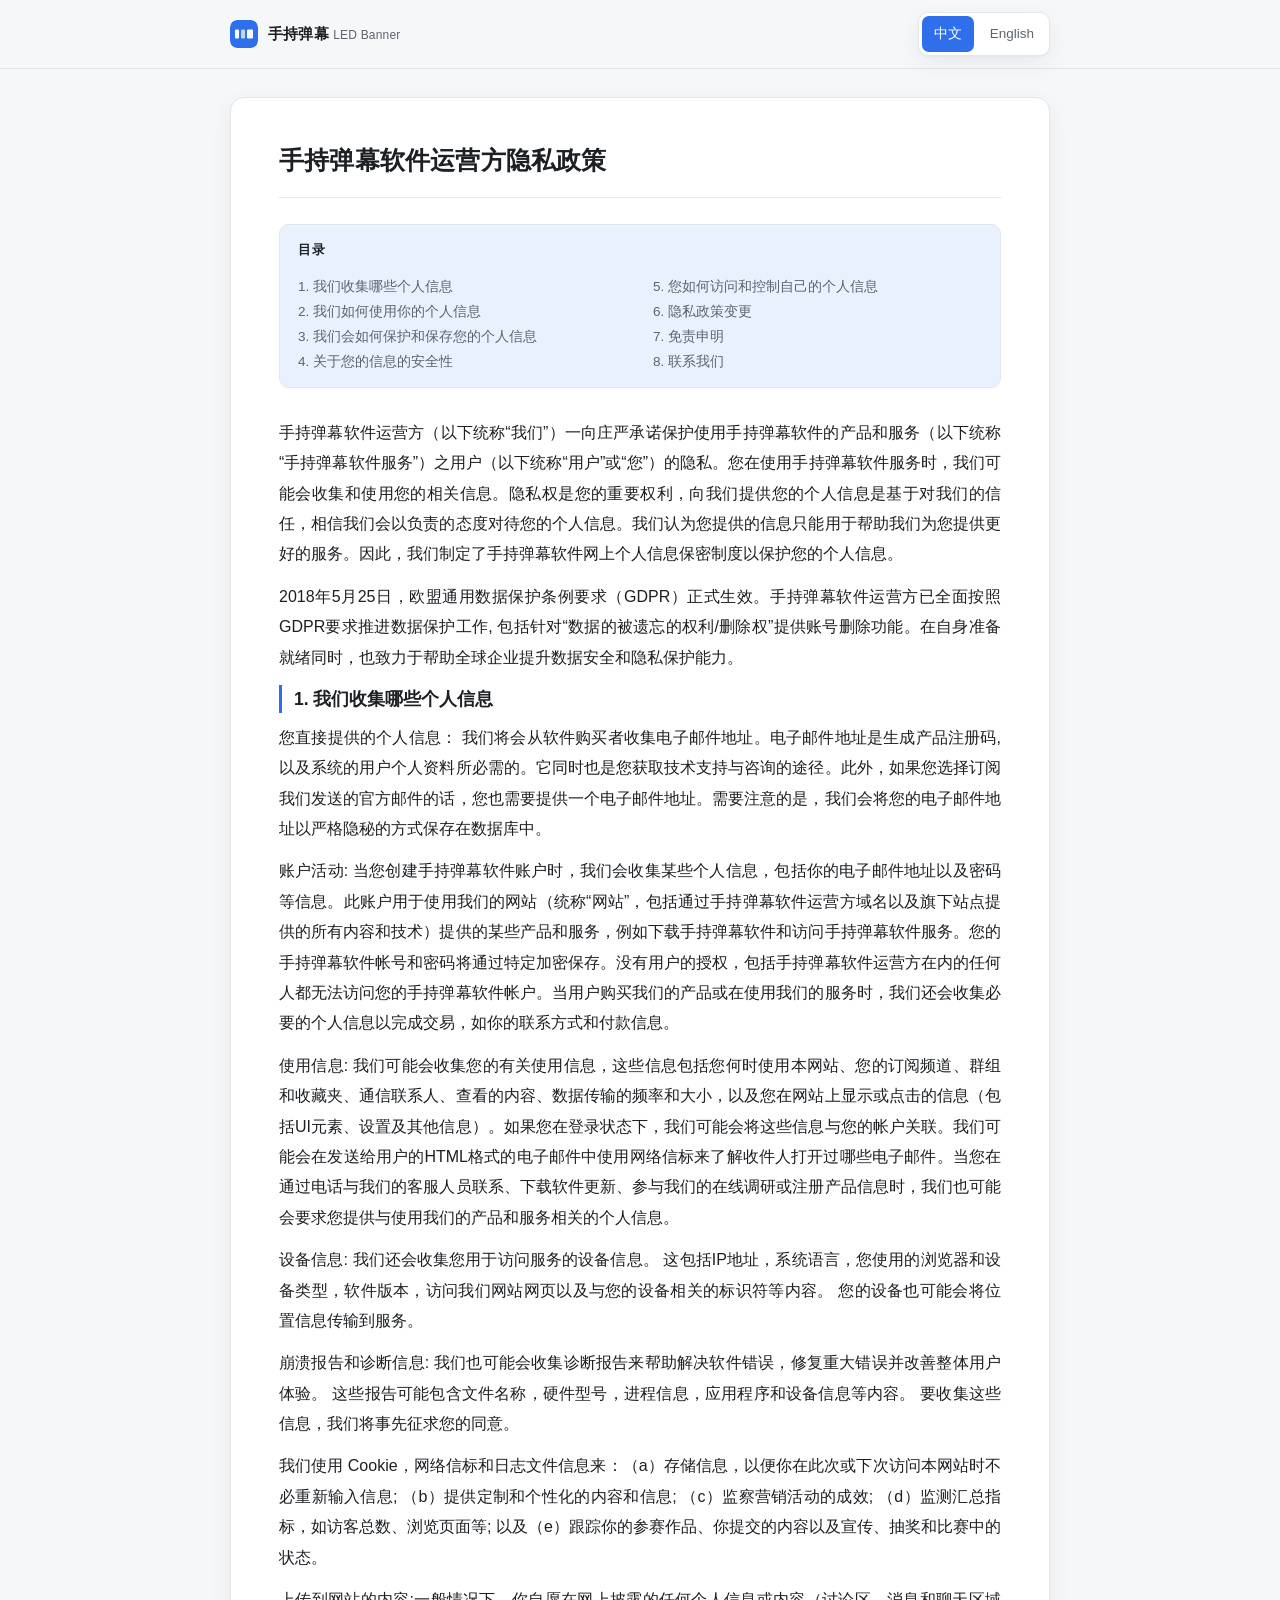
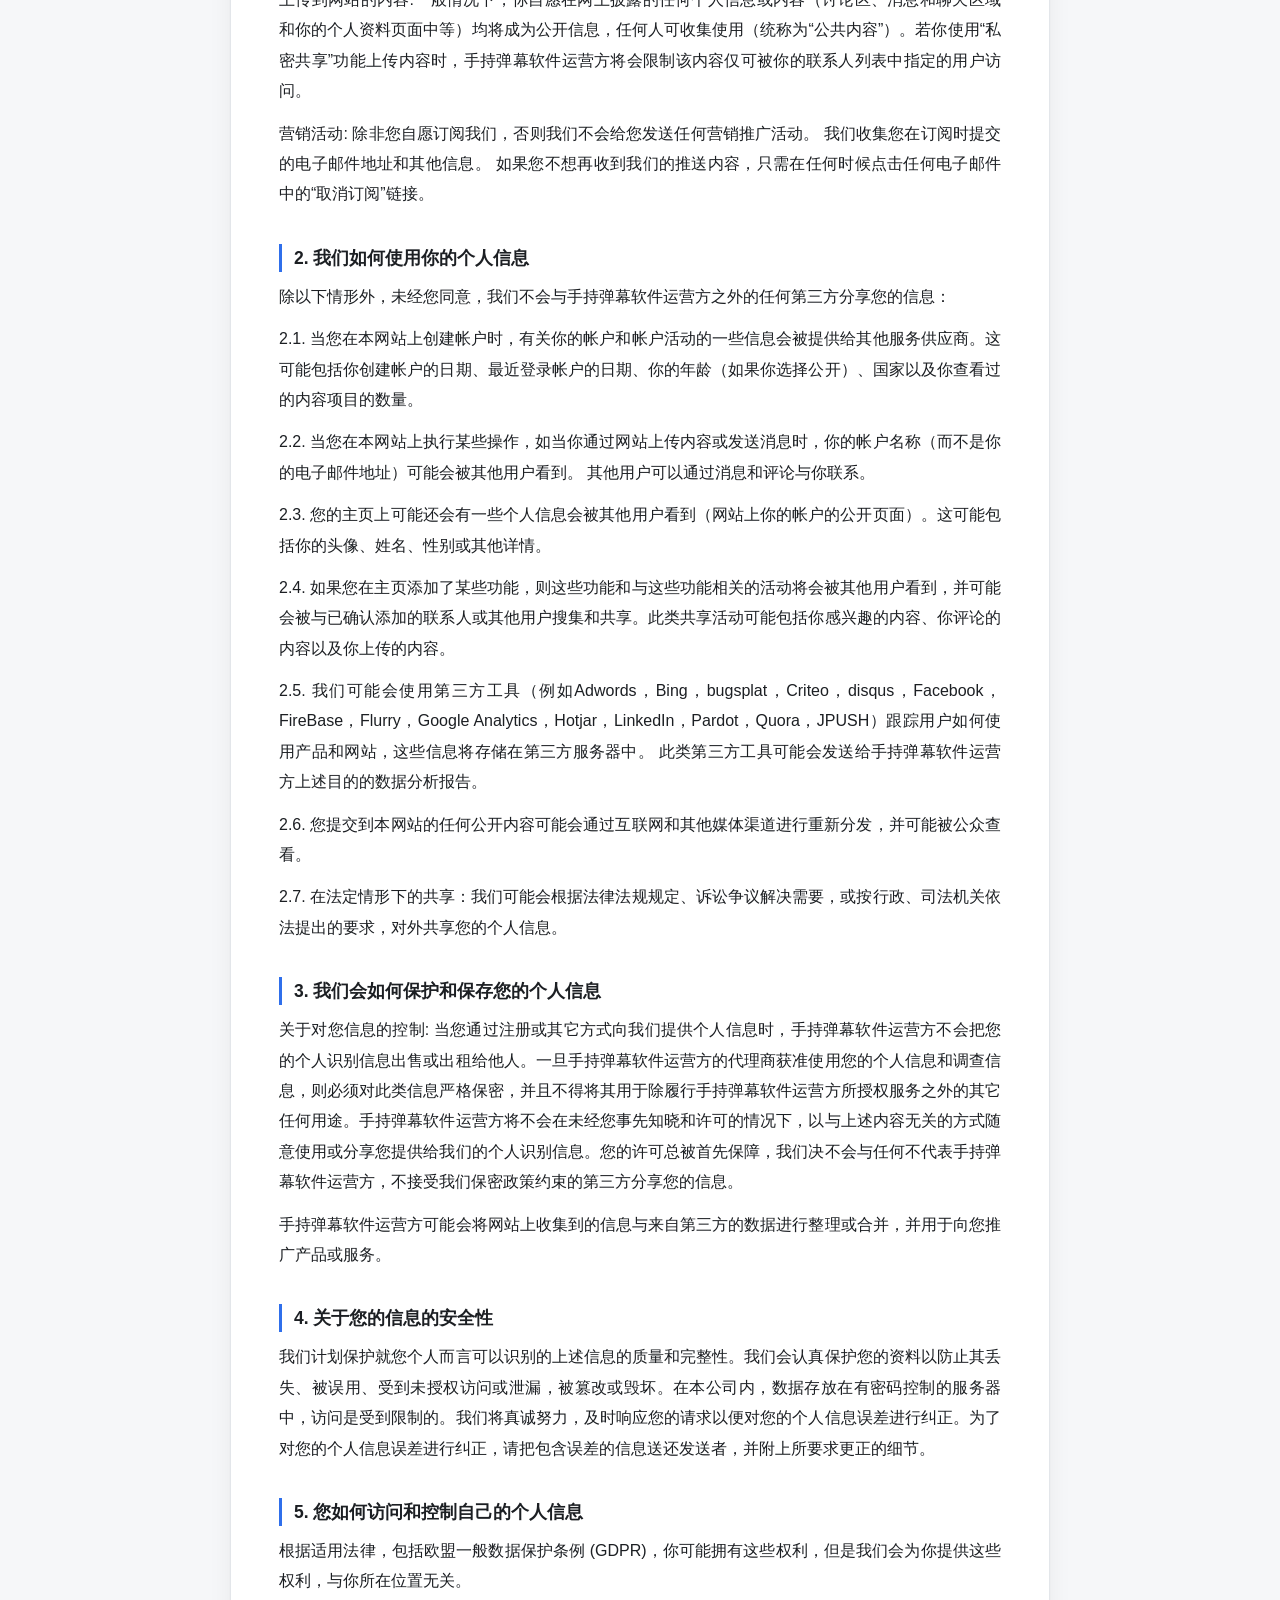
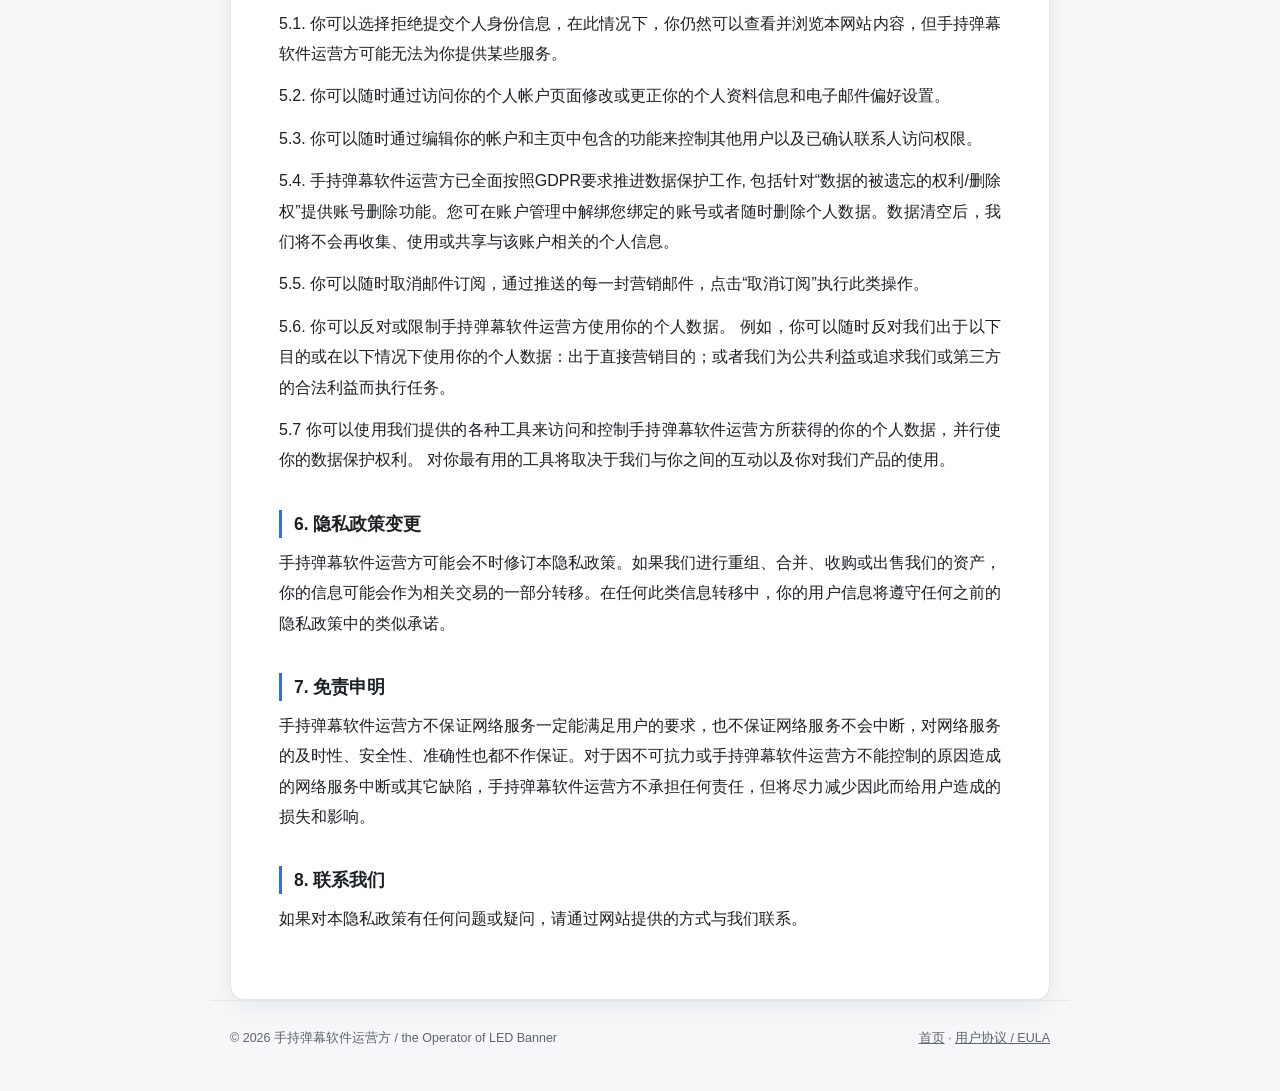
==== privacy.html @ 0177c6c2 "Add files via upload" ====
<!DOCTYPE html>
<html lang="zh-CN">
<head>
<meta charset="utf-8">
<meta name="viewport" content="width=device-width,initial-scale=1">
<title>手持弹幕 LED Banner · 隐私政策 / Privacy Policy</title>
<meta name="description" content="手持弹幕（LED Banner）隐私政策，说明个人信息的收集、使用、保护与用户权利。">
<meta name="theme-color" content="#2f6feb">
<link rel="icon" href="data:image/svg+xml,%3Csvg xmlns='http://www.w3.org/2000/svg' viewBox='0 0 28 28'%3E%3Crect width='28' height='28' rx='7' fill='%232f6feb'/%3E%3Crect x='5' y='9.5' width='4' height='9' rx='1.2' fill='%23fff'/%3E%3Crect x='11' y='9.5' width='4' height='9' rx='1.2' fill='%23fff' opacity='.72'/%3E%3Crect x='17' y='9.5' width='6' height='9' rx='1.2' fill='%23fff'/%3E%3C/svg%3E">
<style>
*,*::before,*::after{box-sizing:border-box}
:root{
  --bg:#f6f7f9; --card:#ffffff; --text:#1c1f23; --muted:#5d646e;
  --line:#e3e6ea; --accent:#2f6feb; --accent-soft:#eaf1fe;
  --ph-bg:#fff7e6; --ph-line:#e0a32e; --ph-text:#8a5b00;
  --shadow:0 1px 2px rgba(16,24,40,.04),0 8px 24px rgba(16,24,40,.06);
}
@media (prefers-color-scheme:dark){
  :root{--bg:#14161a;--card:#1c1f24;--text:#e8eaed;--muted:#a2a9b4;--line:#2c3138;
        --accent:#6c9bff;--accent-soft:#1f2a3d;--ph-bg:#33280f;--ph-line:#a97d1f;--ph-text:#e8c477;
        --shadow:0 1px 2px rgba(0,0,0,.4),0 8px 24px rgba(0,0,0,.35);}
}
html{-webkit-text-size-adjust:100%}
body{margin:0;background:var(--bg);color:var(--text);
  font-family:-apple-system,BlinkMacSystemFont,"Segoe UI","PingFang SC","Hiragino Sans GB","Microsoft YaHei",Roboto,Helvetica,Arial,sans-serif;
  line-height:1.9;font-size:16px}
header{position:sticky;top:0;z-index:10;background:var(--bg);border-bottom:1px solid var(--line)}
@supports (backdrop-filter:blur(1px)) or (-webkit-backdrop-filter:blur(1px)){
  header{background:rgba(246,247,249,.86);-webkit-backdrop-filter:saturate(180%) blur(12px);backdrop-filter:saturate(180%) blur(12px)}
  @media (prefers-color-scheme:dark){header{background:rgba(20,22,26,.86)}}
}
.hd{max-width:860px;margin:0 auto;padding:12px 20px;display:flex;flex-wrap:wrap;gap:10px;align-items:center}
.brand{display:flex;align-items:center;gap:10px;font-weight:700;font-size:15px;letter-spacing:.2px;text-decoration:none;color:inherit}
.brand svg{flex:none;border-radius:7px}
.brand small{font-weight:500;color:var(--muted);font-size:12px}
.spacer{flex:1 1 auto}
.seg{display:flex;gap:4px;background:var(--card);border:1px solid var(--line);border-radius:10px;padding:3px;box-shadow:var(--shadow)}
.seg a{padding:5px 12px;border-radius:7px;font-size:13.5px;color:var(--muted);text-decoration:none;white-space:nowrap;font-weight:500}
.seg a.on{background:var(--accent);color:#fff}
.seg a:not(.on):hover{background:var(--accent-soft);color:var(--accent)}
main{max-width:860px;margin:0 auto;padding:28px 20px 0}
.doc{display:none;background:var(--card);border:1px solid var(--line);border-radius:14px;
  padding:44px 48px 52px;box-shadow:var(--shadow)}
.doc.on{display:block}
.doc h1{font-size:25px;line-height:1.5;margin:0 0 26px;padding-bottom:18px;border-bottom:1px solid var(--line);letter-spacing:.2px}
.doc h2{font-size:17.5px;margin:34px 0 10px;padding-left:12px;border-left:3px solid var(--accent);line-height:1.6}
.doc h2:first-of-type{margin-top:0}
.doc p{margin:0 0 12px;color:var(--text);text-align:justify}
.doc ol,.doc ul{padding-left:22px}
.toc{background:var(--accent-soft);border:1px solid var(--line);border-radius:10px;padding:14px 18px 12px;margin:0 0 30px}
.toc-t{margin:0 0 6px;font-size:12.5px;font-weight:700;color:var(--accent);letter-spacing:1px;text-transform:uppercase}
.toc ul{margin:0;padding:0;list-style:none;columns:2;column-gap:26px}
.toc li{font-size:13.5px;color:var(--muted);line-height:1.85;break-inside:avoid}
.ph{background:var(--ph-bg);border-bottom:1px dashed var(--ph-line);color:var(--ph-text);
  padding:1px 5px;border-radius:4px;font-weight:600;white-space:nowrap}
footer{max-width:860px;margin:0 auto;padding:26px 20px 40px;color:var(--muted);font-size:12.5px;
  border-top:1px solid var(--line);display:flex;flex-wrap:wrap;gap:8px;justify-content:space-between}
footer a{color:inherit}
@media (max-width:640px){
  .doc{padding:26px 20px 34px;border-radius:12px}
  .doc h1{font-size:20px}.doc h2{font-size:16px}
  .toc ul{columns:1}
  .hd{padding:10px 14px;row-gap:8px}
  .spacer{display:none}
  .seg{flex:1 1 46%}
  .seg a{flex:1 1 auto;text-align:center;padding:6px 4px;font-size:13px}
}
@media print{
  header,footer,.toc{display:none!important}
  body{background:#fff;font-size:11.5pt;line-height:1.75}
  .doc{display:none;border:0;box-shadow:none;padding:0}
  .doc.on{display:block}
  .doc h2{page-break-after:avoid}
  .doc p{page-break-inside:avoid}
}
</style>
</head>
<body>
<header>
  <div class="hd">
    <a class="brand" href="index.html"><svg width='28' height='28' viewBox='0 0 28 28' xmlns='http://www.w3.org/2000/svg'><rect width='28' height='28' rx='7' fill='#2f6feb'/><rect x='5' y='9.5' width='4' height='9' rx='1.2' fill='#fff'/><rect x='11' y='9.5' width='4' height='9' rx='1.2' fill='#fff' opacity='.72'/><rect x='17' y='9.5' width='6' height='9' rx='1.2' fill='#fff'/></svg><span>手持弹幕 <small>LED Banner</small></span></a>
    <div class="spacer"></div>
    <nav class="seg" id="langSeg" aria-label="语言 / Language">
      <a href="#zh" data-lang="zh">中文</a>
      <a href="#en" data-lang="en">English</a>
    </nav>
  </div>
</header>
<main>
<section class="doc" id="zh" lang="zh-CN">
<h1>手持弹幕软件运营方隐私政策</h1>
<nav class="toc"><p class="toc-t">目录</p><ul><li>1. 我们收集哪些个人信息</li><li>2. 我们如何使用你的个人信息</li><li>3. 我们会如何保护和保存您的个人信息</li><li>4. 关于您的信息的安全性</li><li>5. 您如何访问和控制自己的个人信息</li><li>6. 隐私政策变更</li><li>7. 免责申明</li><li>8. 联系我们</li></ul></nav>
<p>手持弹幕软件运营方（以下统称“我们”）一向庄严承诺保护使用手持弹幕软件的产品和服务（以下统称“手持弹幕软件服务”）之用户（以下统称“用户”或“您”）的隐私。您在使用手持弹幕软件服务时，我们可能会收集和使用您的相关信息。隐私权是您的重要权利，向我们提供您的个人信息是基于对我们的信任，相信我们会以负责的态度对待您的个人信息。我们认为您提供的信息只能用于帮助我们为您提供更好的服务。因此，我们制定了手持弹幕软件网上个人信息保密制度以保护您的个人信息。</p>
<p>2018年5月25日，欧盟通用数据保护条例要求（GDPR）正式生效。手持弹幕软件运营方已全面按照GDPR要求推进数据保护工作, 包括针对“数据的被遗忘的权利/删除权”提供账号删除功能。在自身准备就绪同时，也致力于帮助全球企业提升数据安全和隐私保护能力。</p>
<h2>1. 我们收集哪些个人信息</h2>
<p>您直接提供的个人信息： 我们将会从软件购买者收集电子邮件地址。电子邮件地址是生成产品注册码, 以及系统的用户个人资料所必需的。它同时也是您获取技术支持与咨询的途径。此外，如果您选择订阅我们发送的官方邮件的话，您也需要提供一个电子邮件地址。需要注意的是，我们会将您的电子邮件地址以严格隐秘的方式保存在数据库中。</p>
<p>账户活动: 当您创建手持弹幕软件账户时，我们会收集某些个人信息，包括你的电子邮件地址以及密码等信息。此账户用于使用我们的网站（统称“网站”，包括通过手持弹幕软件运营方域名以及旗下站点提供的所有内容和技术）提供的某些产品和服务，例如下载手持弹幕软件和访问手持弹幕软件服务。您的手持弹幕软件帐号和密码将通过特定加密保存。没有用户的授权，包括手持弹幕软件运营方在内的任何人都无法访问您的手持弹幕软件帐户。当用户购买我们的产品或在使用我们的服务时，我们还会收集必要的个人信息以完成交易，如你的联系方式和付款信息。</p>
<p>使用信息: 我们可能会收集您的有关使用信息，这些信息包括您何时使用本网站、您的订阅频道、群组和收藏夹、通信联系人、查看的内容、数据传输的频率和大小，以及您在网站上显示或点击的信息（包括UI元素、设置及其他信息）。如果您在登录状态下，我们可能会将这些信息与您的帐户关联。我们可能会在发送给用户的HTML格式的电子邮件中使用网络信标来了解收件人打开过哪些电子邮件。当您在通过电话与我们的客服人员联系、下载软件更新、参与我们的在线调研或注册产品信息时，我们也可能会要求您提供与使用我们的产品和服务相关的个人信息。</p>
<p>设备信息: 我们还会收集您用于访问服务的设备信息。 这包括IP地址，系统语言，您使用的浏览器和设备类型，软件版本，访问我们网站网页以及与您的设备相关的标识符等内容。 您的设备也可能会将位置信息传输到服务。</p>
<p>崩溃报告和诊断信息: 我们也可能会收集诊断报告来帮助解决软件错误，修复重大错误并改善整体用户体验。 这些报告可能包含文件名称，硬件型号，进程信息，应用程序和设备信息等内容。 要收集这些信息，我们将事先征求您的同意。</p>
<p>我们使用 Cookie，网络信标和日志文件信息来：（a）存储信息，以便你在此次或下次访问本网站时不必重新输入信息; （b）提供定制和个性化的内容和信息; （c）监察营销活动的成效; （d）监测汇总指标，如访客总数、浏览页面等; 以及（e）跟踪你的参赛作品、你提交的内容以及宣传、抽奖和比赛中的状态。</p>
<p>上传到网站的内容:一般情况下，你自愿在网上披露的任何个人信息或内容（讨论区、消息和聊天区域和你的个人资料页面中等）均将成为公开信息，任何人可收集使用（统称为“公共内容”）。若你使用“私密共享”功能上传内容时，手持弹幕软件运营方将会限制该内容仅可被你的联系人列表中指定的用户访问。</p>
<p>营销活动: 除非您自愿订阅我们，否则我们不会给您发送任何营销推广活动。 我们收集您在订阅时提交的电子邮件地址和其他信息。 如果您不想再收到我们的推送内容，只需在任何时候点击任何电子邮件中的“取消订阅”链接。</p>
<h2>2. 我们如何使用你的个人信息</h2>
<p>除以下情形外，未经您同意，我们不会与手持弹幕软件运营方之外的任何第三方分享您的信息：</p>
<p>2.1. 当您在本网站上创建帐户时，有关你的帐户和帐户活动的一些信息会被提供给其他服务供应商。这可能包括你创建帐户的日期、最近登录帐户的日期、你的年龄（如果你选择公开）、国家以及你查看过的内容项目的数量。</p>
<p>2.2. 当您在本网站上执行某些操作，如当你通过网站上传内容或发送消息时，你的帐户名称（而不是你的电子邮件地址）可能会被其他用户看到。 其他用户可以通过消息和评论与你联系。</p>
<p>2.3. 您的主页上可能还会有一些个人信息会被其他用户看到（网站上你的帐户的公开页面）。这可能包括你的头像、姓名、性别或其他详情。</p>
<p>2.4. 如果您在主页添加了某些功能，则这些功能和与这些功能相关的活动将会被其他用户看到，并可能会被与已确认添加的联系人或其他用户搜集和共享。此类共享活动可能包括你感兴趣的内容、你评论的内容以及你上传的内容。</p>
<p>2.5. 我们可能会使用第三方工具（例如Adwords，Bing，bugsplat，Criteo，disqus，Facebook，FireBase，Flurry，Google Analytics，Hotjar，LinkedIn，Pardot，Quora，JPUSH）跟踪用户如何使用产品和网站，这些信息将存储在第三方服务器中。 此类第三方工具可能会发送给手持弹幕软件运营方上述目的的数据分析报告。</p>
<p>2.6. 您提交到本网站的任何公开内容可能会通过互联网和其他媒体渠道进行重新分发，并可能被公众查看。</p>
<p>2.7. 在法定情形下的共享：我们可能会根据法律法规规定、诉讼争议解决需要，或按行政、司法机关依法提出的要求，对外共享您的个人信息。</p>
<h2>3. 我们会如何保护和保存您的个人信息</h2>
<p>关于对您信息的控制: 当您通过注册或其它方式向我们提供个人信息时，手持弹幕软件运营方不会把您的个人识别信息出售或出租给他人。一旦手持弹幕软件运营方的代理商获准使用您的个人信息和调查信息，则必须对此类信息严格保密，并且不得将其用于除履行手持弹幕软件运营方所授权服务之外的其它任何用途。手持弹幕软件运营方将不会在未经您事先知晓和许可的情况下，以与上述内容无关的方式随意使用或分享您提供给我们的个人识别信息。您的许可总被首先保障，我们决不会与任何不代表手持弹幕软件运营方，不接受我们保密政策约束的第三方分享您的信息。</p>
<p>手持弹幕软件运营方可能会将网站上收集到的信息与来自第三方的数据进行整理或合并，并用于向您推广产品或服务。</p>
<h2>4. 关于您的信息的安全性</h2>
<p>我们计划保护就您个人而言可以识别的上述信息的质量和完整性。我们会认真保护您的资料以防止其丢失、被误用、受到未授权访问或泄漏，被篡改或毁坏。在本公司内，数据存放在有密码控制的服务器中，访问是受到限制的。我们将真诚努力，及时响应您的请求以便对您的个人信息误差进行纠正。为了对您的个人信息误差进行纠正，请把包含误差的信息送还发送者，并附上所要求更正的细节。</p>
<h2>5. 您如何访问和控制自己的个人信息</h2>
<p>根据适用法律，包括欧盟一般数据保护条例 (GDPR)，你可能拥有这些权利，但是我们会为你提供这些权利，与你所在位置无关。</p>
<p>5.1. 你可以选择拒绝提交个人身份信息，在此情况下，你仍然可以查看并浏览本网站内容，但手持弹幕软件运营方可能无法为你提供某些服务。</p>
<p>5.2. 你可以随时通过访问你的个人帐户页面修改或更正你的个人资料信息和电子邮件偏好设置。</p>
<p>5.3. 你可以随时通过编辑你的帐户和主页中包含的功能来控制其他用户以及已确认联系人访问权限。</p>
<p>5.4. 手持弹幕软件运营方已全面按照GDPR要求推进数据保护工作, 包括针对“数据的被遗忘的权利/删除权”提供账号删除功能。您可在账户管理中解绑您绑定的账号或者随时删除个人数据。数据清空后，我们将不会再收集、使用或共享与该账户相关的个人信息。</p>
<p>5.5. 你可以随时取消邮件订阅，通过推送的每一封营销邮件，点击“取消订阅”执行此类操作。</p>
<p>5.6. 你可以反对或限制手持弹幕软件运营方使用你的个人数据。 例如，你可以随时反对我们出于以下目的或在以下情况下使用你的个人数据：出于直接营销目的；或者我们为公共利益或追求我们或第三方的合法利益而执行任务。</p>
<p>5.7 你可以使用我们提供的各种工具来访问和控制手持弹幕软件运营方所获得的你的个人数据，并行使你的数据保护权利。 对你最有用的工具将取决于我们与你之间的互动以及你对我们产品的使用。</p>
<h2>6. 隐私政策变更</h2>
<p>手持弹幕软件运营方可能会不时修订本隐私政策。如果我们进行重组、合并、收购或出售我们的资产，你的信息可能会作为相关交易的一部分转移。在任何此类信息转移中，你的用户信息将遵守任何之前的隐私政策中的类似承诺。</p>
<h2>7. 免责申明</h2>
<p>手持弹幕软件运营方不保证网络服务一定能满足用户的要求，也不保证网络服务不会中断，对网络服务的及时性、安全性、准确性也都不作保证。对于因不可抗力或手持弹幕软件运营方不能控制的原因造成的网络服务中断或其它缺陷，手持弹幕软件运营方不承担任何责任，但将尽力减少因此而给用户造成的损失和影响。</p>
<h2>8. 联系我们</h2>
<p>如果对本隐私政策有任何问题或疑问，请通过网站提供的方式与我们联系。</p>
</section>
<section class="doc" id="en" lang="en">
<h1>Privacy Policy of the Operator of LED Banner</h1>
<nav class="toc"><p class="toc-t">Contents</p><ul><li>1. What Personal Information We Collect</li><li>2. How We Use Your Personal Information</li><li>3. How We Protect and Retain Your Personal Information</li><li>4. Security of Your Information</li><li>5. How You Can Access and Control Your Personal Information</li><li>6. Changes to This Privacy Policy</li><li>7. Disclaimer</li><li>8. Contact Us</li></ul></nav>
<p>The Operator of LED Banner (hereinafter collectively referred to as “we”, “us” or “our”) has always been solemnly committed to protecting the privacy of users (hereinafter collectively referred to as “users” or “you”) of the LED Banner products and services (hereinafter collectively referred to as the “LED Banner Services”). When you use the LED Banner Services, we may collect and use information relating to you. Privacy is an important right of yours, and your provision of personal information to us is based on your trust that we will treat your personal information responsibly. We believe that the information you provide may only be used to help us provide you with better services. Accordingly, we have established an online personal information confidentiality system to protect your personal information.</p>
<p>On May 25, 2018, the EU General Data Protection Regulation (GDPR) came into effect. We have comprehensively advanced our data protection work in accordance with GDPR requirements, including providing an account deletion function for the “right to be forgotten / right to erasure” of data. While preparing ourselves, we are also committed to helping enterprises worldwide improve their data security and privacy protection capabilities.</p>
<h2>1. What Personal Information We Collect</h2>
<p>Personal information you provide directly: We collect email addresses from purchasers of the Software. An email address is required to generate a product registration code and the user profile in the system. It is also the channel through which you obtain technical support and consultation. In addition, if you choose to subscribe to official emails sent by us, you will also need to provide an email address. Please note that we store your email address in our database in a strictly confidential manner.</p>
<p>Account activity: When you create an account, we collect certain personal information, including your email address and password. This account is used to access certain products and services provided through our website (collectively the “Website”, including all content and technology provided through our domains and affiliated sites), such as downloading our software and accessing our services. Your account name and password are stored using specific encryption. Without your authorization, no one — including us — can access your account. When users purchase our products or use our services, we also collect the personal information necessary to complete the transaction, such as your contact details and payment information.</p>
<p>Usage information: We may collect information about your use, including when you use this Website, your subscribed channels, groups and favorites, communication contacts, content viewed, the frequency and size of data transmissions, and information you display or click on the Website (including UI elements, settings and other information). If you are logged in, we may associate this information with your account. We may use web beacons in HTML-format emails sent to users to understand which emails recipients have opened. When you contact our customer service by phone, download software updates, participate in our online surveys or register product information, we may also ask you to provide personal information related to your use of our products and services.</p>
<p>Device information: We also collect information about the device you use to access the services. This includes IP address, system language, the browser and device type you use, software version, the pages of our Website you visit, and identifiers related to your device. Your device may also transmit location information to the services.</p>
<p>Crash reports and diagnostic information: We may also collect diagnostic reports to help resolve software errors, fix critical bugs and improve the overall user experience. These reports may contain file names, hardware models, process information, application and device information, and the like. We will obtain your consent in advance before collecting such information.</p>
<p>We use cookies, web beacons and log file information to: (a) store information so that you do not have to re-enter it during this or your next visit to the Website; (b) provide customized and personalized content and information; (c) monitor the effectiveness of marketing campaigns; (d) monitor aggregate metrics such as total number of visitors and pages viewed; and (e) track your entries, submitted content and status in promotions, sweepstakes and contests.</p>
<p>Content uploaded to the Website: In general, any personal information or content you voluntarily disclose online (in discussion areas, message and chat areas, on your profile page, etc.) becomes public information that anyone may collect and use (collectively “Public Content”). If you use the “private sharing” function to upload content, we will restrict access to that content to the users you designate in your contact list.</p>
<p>Marketing activities: Unless you voluntarily subscribe, we will not send you any marketing or promotional materials. We collect the email address and other information you submit when subscribing. If you no longer wish to receive our communications, simply click the “unsubscribe” link in any email at any time.</p>
<h2>2. How We Use Your Personal Information</h2>
<p>Except in the circumstances below, we will not share your information with any third party other than us without your consent:</p>
<p>2.1. When you create an account on this Website, some information about your account and account activity is provided to other service providers. This may include the date you created your account, the date you last logged in, your age (if you choose to make it public), your country, and the number of content items you have viewed.</p>
<p>2.2. When you perform certain actions on this Website, such as uploading content or sending messages through the Website, your account name (not your email address) may be visible to other users. Other users may contact you through messages and comments.</p>
<p>2.3. Some personal information on your profile page may also be visible to other users (the public page of your account on the Website). This may include your avatar, name, gender or other details.</p>
<p>2.4. If you add certain features to your profile page, those features and the activity related to them will be visible to other users and may be collected and shared by contacts you have confirmed and by other users. Such sharing may include content you are interested in, content you comment on, and content you upload.</p>
<p>2.5. We may use third-party tools (such as Adwords, Bing, Bugsplat, Criteo, Disqus, Facebook, Firebase, Flurry, Google Analytics, Hotjar, LinkedIn, Pardot, Quora and JPUSH) to track how users use our products and Website; such information will be stored on third-party servers. These third-party tools may send us data analysis reports for the purposes described above.</p>
<p>2.6. Any public content you submit to this Website may be redistributed through the Internet and other media channels and may be viewed by the public.</p>
<p>2.7. Sharing under statutory circumstances: We may share your personal information externally in accordance with laws and regulations, as required for the resolution of litigation or disputes, or upon lawful requests from administrative or judicial authorities.</p>
<h2>3. How We Protect and Retain Your Personal Information</h2>
<p>Control over your information: When you provide us with personal information by registering or by other means, we will not sell or rent your personally identifiable information to others. Once our agents are authorized to use your personal and survey information, they must keep such information strictly confidential and may not use it for any purpose other than performing the services we have authorized. We will not, without your prior knowledge and permission, use or share the personally identifiable information you provide to us in any way unrelated to the foregoing. Your permission always comes first: we will never share your information with any third party that does not represent us or is not bound by our confidentiality policy.</p>
<p>We may organize or combine information collected on the Website with data from third parties and use it to promote products or services to you.</p>
<h2>4. Security of Your Information</h2>
<p>We intend to protect the quality and integrity of the above information that can identify you personally. We will carefully protect your data against loss, misuse, unauthorized access or disclosure, alteration or destruction. Within our company, data is stored on password-protected servers and access is restricted. We will make sincere efforts to respond promptly to your requests to correct inaccuracies in your personal information. To correct inaccuracies in your personal information, please return the information containing the inaccuracies to the sender together with the details of the correction requested.</p>
<h2>5. How You Can Access and Control Your Personal Information</h2>
<p>Under applicable laws, including the EU General Data Protection Regulation (GDPR), you may have these rights; however, we will provide you with these rights regardless of your location.</p>
<p>5.1. You may choose not to submit personally identifiable information. In that case, you can still view and browse the content of this Website, but we may not be able to provide you with certain services.</p>
<p>5.2. You may modify or correct your profile information and email preferences at any time by visiting your personal account page.</p>
<p>5.3. You may control the access rights of other users and confirmed contacts at any time by editing the features contained in your account and profile page.</p>
<p>5.4. We have comprehensively advanced our data protection work in accordance with GDPR requirements, including providing an account deletion function for the “right to be forgotten / right to erasure” of data. You can unbind your linked account in account management or delete your personal data at any time. Once the data is cleared, we will no longer collect, use or share personal information related to that account.</p>
<p>5.5. You may unsubscribe from emails at any time by clicking “unsubscribe” in any marketing email we send.</p>
<p>5.6. You may object to or restrict our use of your personal data. For example, you may object at any time to our use of your personal data for the following purposes or in the following circumstances: direct marketing purposes; or where we perform a task in the public interest or in pursuit of our legitimate interests or those of a third party.</p>
<p>5.7. You may use the various tools we provide to access and control your personal data held by us and to exercise your data protection rights. The tools most useful to you will depend on the interactions between us and your use of our products.</p>
<h2>6. Changes to This Privacy Policy</h2>
<p>We may revise this Privacy Policy from time to time. If we undergo a reorganization, merger, acquisition or sale of our assets, your information may be transferred as part of the relevant transaction. In any such transfer, your user information will be subject to commitments similar to those in any prior privacy policy.</p>
<h2>7. Disclaimer</h2>
<p>We do not guarantee that the network services will meet users’ requirements, nor that the network services will be uninterrupted, and we make no guarantee as to the timeliness, security or accuracy of the network services. We assume no liability for any interruption or other defect of the network services caused by force majeure or by reasons beyond our control, but we will do our best to reduce the losses and impact thereby caused to users.</p>
<h2>8. Contact Us</h2>
<p>If you have any questions or concerns about this Privacy Policy, please contact us through the contact methods provided on the website.</p>
</section>
</main>
<footer>
  <span>© <span id="yr">2026</span> 手持弹幕软件运营方 / the Operator of LED Banner</span>
  <span><a href="index.html">首页</a> · <a href="terms.html">用户协议 / EULA</a></span>
</footer>
<script>
(function(){
  var docs=document.querySelectorAll('.doc');
  var langA=document.querySelectorAll('#langSeg a');
  function apply(){
    var h=(location.hash||'').replace('#','');
    if(h!=='zh'&&h!=='en'){ h='zh'; history.replaceState(null,'','#zh'); }
    docs.forEach(function(d){ d.classList.toggle('on', d.id===h); });
    langA.forEach(function(a){ a.classList.toggle('on', a.dataset.lang===h); });
    document.documentElement.lang = (h==='zh')?'zh-CN':'en';
    document.title = (h==='zh'?'手持弹幕软件运营方隐私政策':'Privacy Policy of the Operator of LED Banner')+' · 手持弹幕 LED Banner';
  }
  window.addEventListener('hashchange',apply);
  apply();
  document.getElementById('yr').textContent=new Date().getFullYear();
})();
</script>
</body>
</html>
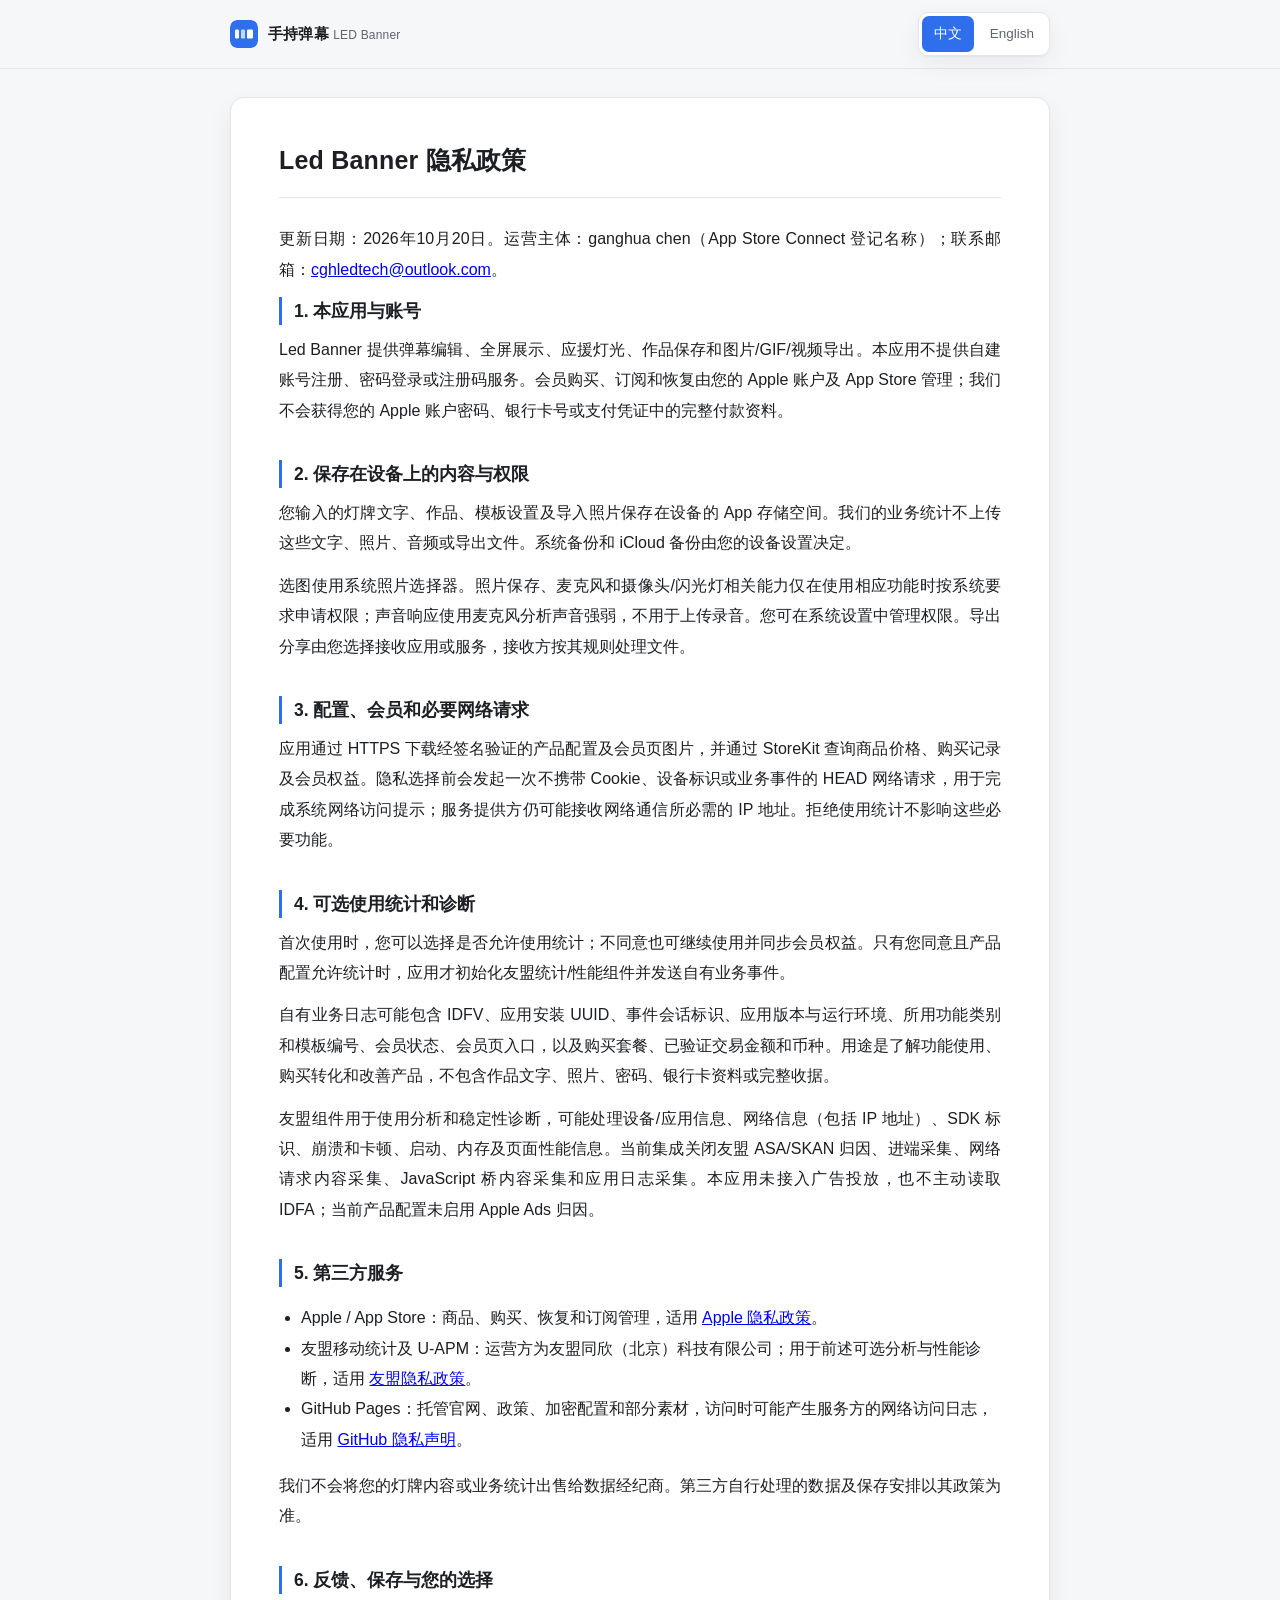
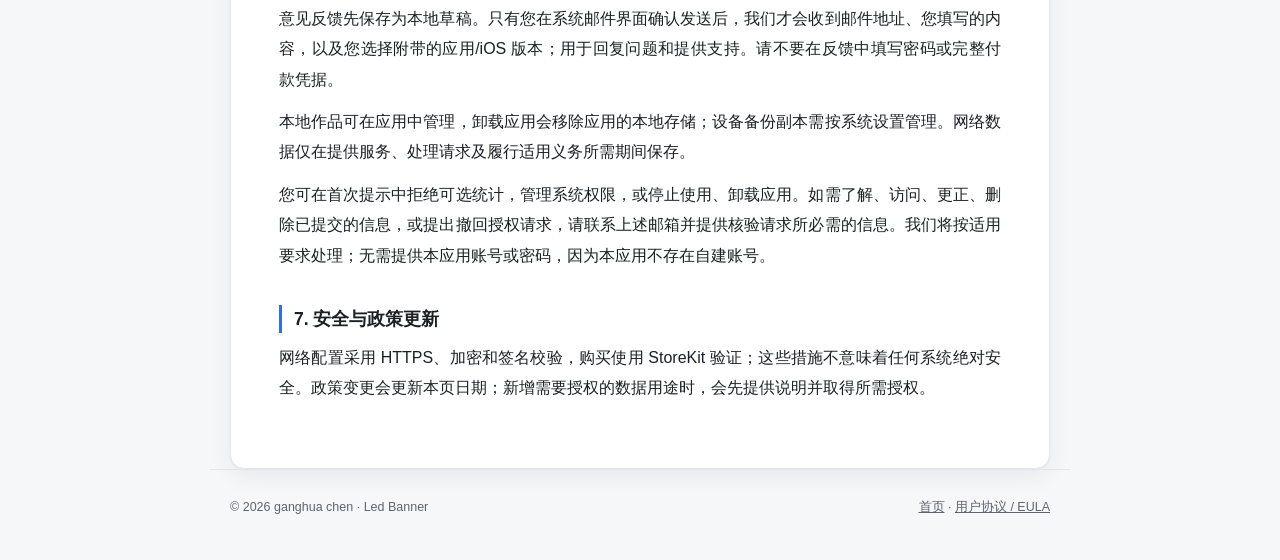
==== commit 037145ab: "Align privacy policy and terms with Led Banner services" ====
--- a/privacy.html
+++ b/privacy.html
@@ -1,201 +1,165 @@
-<!DOCTYPE html>
-<html lang="zh-CN">
-<head>
-<meta charset="utf-8">
-<meta name="viewport" content="width=device-width,initial-scale=1">
-<title>手持弹幕 LED Banner · 隐私政策 / Privacy Policy</title>
-<meta name="description" content="手持弹幕（LED Banner）隐私政策，说明个人信息的收集、使用、保护与用户权利。">
-<meta name="theme-color" content="#2f6feb">
-<link rel="icon" href="data:image/svg+xml,%3Csvg xmlns='http://www.w3.org/2000/svg' viewBox='0 0 28 28'%3E%3Crect width='28' height='28' rx='7' fill='%232f6feb'/%3E%3Crect x='5' y='9.5' width='4' height='9' rx='1.2' fill='%23fff'/%3E%3Crect x='11' y='9.5' width='4' height='9' rx='1.2' fill='%23fff' opacity='.72'/%3E%3Crect x='17' y='9.5' width='6' height='9' rx='1.2' fill='%23fff'/%3E%3C/svg%3E">
-<style>
-*,*::before,*::after{box-sizing:border-box}
-:root{
-  --bg:#f6f7f9; --card:#ffffff; --text:#1c1f23; --muted:#5d646e;
-  --line:#e3e6ea; --accent:#2f6feb; --accent-soft:#eaf1fe;
-  --ph-bg:#fff7e6; --ph-line:#e0a32e; --ph-text:#8a5b00;
-  --shadow:0 1px 2px rgba(16,24,40,.04),0 8px 24px rgba(16,24,40,.06);
-}
-@media (prefers-color-scheme:dark){
-  :root{--bg:#14161a;--card:#1c1f24;--text:#e8eaed;--muted:#a2a9b4;--line:#2c3138;
-        --accent:#6c9bff;--accent-soft:#1f2a3d;--ph-bg:#33280f;--ph-line:#a97d1f;--ph-text:#e8c477;
-        --shadow:0 1px 2px rgba(0,0,0,.4),0 8px 24px rgba(0,0,0,.35);}
-}
-html{-webkit-text-size-adjust:100%}
-body{margin:0;background:var(--bg);color:var(--text);
-  font-family:-apple-system,BlinkMacSystemFont,"Segoe UI","PingFang SC","Hiragino Sans GB","Microsoft YaHei",Roboto,Helvetica,Arial,sans-serif;
-  line-height:1.9;font-size:16px}
-header{position:sticky;top:0;z-index:10;background:var(--bg);border-bottom:1px solid var(--line)}
-@supports (backdrop-filter:blur(1px)) or (-webkit-backdrop-filter:blur(1px)){
-  header{background:rgba(246,247,249,.86);-webkit-backdrop-filter:saturate(180%) blur(12px);backdrop-filter:saturate(180%) blur(12px)}
-  @media (prefers-color-scheme:dark){header{background:rgba(20,22,26,.86)}}
-}
-.hd{max-width:860px;margin:0 auto;padding:12px 20px;display:flex;flex-wrap:wrap;gap:10px;align-items:center}
-.brand{display:flex;align-items:center;gap:10px;font-weight:700;font-size:15px;letter-spacing:.2px;text-decoration:none;color:inherit}
-.brand svg{flex:none;border-radius:7px}
-.brand small{font-weight:500;color:var(--muted);font-size:12px}
-.spacer{flex:1 1 auto}
-.seg{display:flex;gap:4px;background:var(--card);border:1px solid var(--line);border-radius:10px;padding:3px;box-shadow:var(--shadow)}
-.seg a{padding:5px 12px;border-radius:7px;font-size:13.5px;color:var(--muted);text-decoration:none;white-space:nowrap;font-weight:500}
-.seg a.on{background:var(--accent);color:#fff}
-.seg a:not(.on):hover{background:var(--accent-soft);color:var(--accent)}
-main{max-width:860px;margin:0 auto;padding:28px 20px 0}
-.doc{display:none;background:var(--card);border:1px solid var(--line);border-radius:14px;
-  padding:44px 48px 52px;box-shadow:var(--shadow)}
-.doc.on{display:block}
-.doc h1{font-size:25px;line-height:1.5;margin:0 0 26px;padding-bottom:18px;border-bottom:1px solid var(--line);letter-spacing:.2px}
-.doc h2{font-size:17.5px;margin:34px 0 10px;padding-left:12px;border-left:3px solid var(--accent);line-height:1.6}
-.doc h2:first-of-type{margin-top:0}
-.doc p{margin:0 0 12px;color:var(--text);text-align:justify}
-.doc ol,.doc ul{padding-left:22px}
-.toc{background:var(--accent-soft);border:1px solid var(--line);border-radius:10px;padding:14px 18px 12px;margin:0 0 30px}
-.toc-t{margin:0 0 6px;font-size:12.5px;font-weight:700;color:var(--accent);letter-spacing:1px;text-transform:uppercase}
-.toc ul{margin:0;padding:0;list-style:none;columns:2;column-gap:26px}
-.toc li{font-size:13.5px;color:var(--muted);line-height:1.85;break-inside:avoid}
-.ph{background:var(--ph-bg);border-bottom:1px dashed var(--ph-line);color:var(--ph-text);
-  padding:1px 5px;border-radius:4px;font-weight:600;white-space:nowrap}
-footer{max-width:860px;margin:0 auto;padding:26px 20px 40px;color:var(--muted);font-size:12.5px;
-  border-top:1px solid var(--line);display:flex;flex-wrap:wrap;gap:8px;justify-content:space-between}
-footer a{color:inherit}
-@media (max-width:640px){
-  .doc{padding:26px 20px 34px;border-radius:12px}
-  .doc h1{font-size:20px}.doc h2{font-size:16px}
-  .toc ul{columns:1}
-  .hd{padding:10px 14px;row-gap:8px}
-  .spacer{display:none}
-  .seg{flex:1 1 46%}
-  .seg a{flex:1 1 auto;text-align:center;padding:6px 4px;font-size:13px}
-}
-@media print{
-  header,footer,.toc{display:none!important}
-  body{background:#fff;font-size:11.5pt;line-height:1.75}
-  .doc{display:none;border:0;box-shadow:none;padding:0}
-  .doc.on{display:block}
-  .doc h2{page-break-after:avoid}
-  .doc p{page-break-inside:avoid}
-}
-</style>
-</head>
-<body>
-<header>
-  <div class="hd">
-    <a class="brand" href="index.html"><svg width='28' height='28' viewBox='0 0 28 28' xmlns='http://www.w3.org/2000/svg'><rect width='28' height='28' rx='7' fill='#2f6feb'/><rect x='5' y='9.5' width='4' height='9' rx='1.2' fill='#fff'/><rect x='11' y='9.5' width='4' height='9' rx='1.2' fill='#fff' opacity='.72'/><rect x='17' y='9.5' width='6' height='9' rx='1.2' fill='#fff'/></svg><span>手持弹幕 <small>LED Banner</small></span></a>
-    <div class="spacer"></div>
-    <nav class="seg" id="langSeg" aria-label="语言 / Language">
-      <a href="#zh" data-lang="zh">中文</a>
-      <a href="#en" data-lang="en">English</a>
-    </nav>
-  </div>
-</header>
-<main>
-<section class="doc" id="zh" lang="zh-CN">
-<h1>手持弹幕软件运营方隐私政策</h1>
-<nav class="toc"><p class="toc-t">目录</p><ul><li>1. 我们收集哪些个人信息</li><li>2. 我们如何使用你的个人信息</li><li>3. 我们会如何保护和保存您的个人信息</li><li>4. 关于您的信息的安全性</li><li>5. 您如何访问和控制自己的个人信息</li><li>6. 隐私政策变更</li><li>7. 免责申明</li><li>8. 联系我们</li></ul></nav>
-<p>手持弹幕软件运营方（以下统称“我们”）一向庄严承诺保护使用手持弹幕软件的产品和服务（以下统称“手持弹幕软件服务”）之用户（以下统称“用户”或“您”）的隐私。您在使用手持弹幕软件服务时，我们可能会收集和使用您的相关信息。隐私权是您的重要权利，向我们提供您的个人信息是基于对我们的信任，相信我们会以负责的态度对待您的个人信息。我们认为您提供的信息只能用于帮助我们为您提供更好的服务。因此，我们制定了手持弹幕软件网上个人信息保密制度以保护您的个人信息。</p>
-<p>2018年5月25日，欧盟通用数据保护条例要求（GDPR）正式生效。手持弹幕软件运营方已全面按照GDPR要求推进数据保护工作, 包括针对“数据的被遗忘的权利/删除权”提供账号删除功能。在自身准备就绪同时，也致力于帮助全球企业提升数据安全和隐私保护能力。</p>
-<h2>1. 我们收集哪些个人信息</h2>
-<p>您直接提供的个人信息： 我们将会从软件购买者收集电子邮件地址。电子邮件地址是生成产品注册码, 以及系统的用户个人资料所必需的。它同时也是您获取技术支持与咨询的途径。此外，如果您选择订阅我们发送的官方邮件的话，您也需要提供一个电子邮件地址。需要注意的是，我们会将您的电子邮件地址以严格隐秘的方式保存在数据库中。</p>
-<p>账户活动: 当您创建手持弹幕软件账户时，我们会收集某些个人信息，包括你的电子邮件地址以及密码等信息。此账户用于使用我们的网站（统称“网站”，包括通过手持弹幕软件运营方域名以及旗下站点提供的所有内容和技术）提供的某些产品和服务，例如下载手持弹幕软件和访问手持弹幕软件服务。您的手持弹幕软件帐号和密码将通过特定加密保存。没有用户的授权，包括手持弹幕软件运营方在内的任何人都无法访问您的手持弹幕软件帐户。当用户购买我们的产品或在使用我们的服务时，我们还会收集必要的个人信息以完成交易，如你的联系方式和付款信息。</p>
-<p>使用信息: 我们可能会收集您的有关使用信息，这些信息包括您何时使用本网站、您的订阅频道、群组和收藏夹、通信联系人、查看的内容、数据传输的频率和大小，以及您在网站上显示或点击的信息（包括UI元素、设置及其他信息）。如果您在登录状态下，我们可能会将这些信息与您的帐户关联。我们可能会在发送给用户的HTML格式的电子邮件中使用网络信标来了解收件人打开过哪些电子邮件。当您在通过电话与我们的客服人员联系、下载软件更新、参与我们的在线调研或注册产品信息时，我们也可能会要求您提供与使用我们的产品和服务相关的个人信息。</p>
-<p>设备信息: 我们还会收集您用于访问服务的设备信息。 这包括IP地址，系统语言，您使用的浏览器和设备类型，软件版本，访问我们网站网页以及与您的设备相关的标识符等内容。 您的设备也可能会将位置信息传输到服务。</p>
-<p>崩溃报告和诊断信息: 我们也可能会收集诊断报告来帮助解决软件错误，修复重大错误并改善整体用户体验。 这些报告可能包含文件名称，硬件型号，进程信息，应用程序和设备信息等内容。 要收集这些信息，我们将事先征求您的同意。</p>
-<p>我们使用 Cookie，网络信标和日志文件信息来：（a）存储信息，以便你在此次或下次访问本网站时不必重新输入信息; （b）提供定制和个性化的内容和信息; （c）监察营销活动的成效; （d）监测汇总指标，如访客总数、浏览页面等; 以及（e）跟踪你的参赛作品、你提交的内容以及宣传、抽奖和比赛中的状态。</p>
-<p>上传到网站的内容:一般情况下，你自愿在网上披露的任何个人信息或内容（讨论区、消息和聊天区域和你的个人资料页面中等）均将成为公开信息，任何人可收集使用（统称为“公共内容”）。若你使用“私密共享”功能上传内容时，手持弹幕软件运营方将会限制该内容仅可被你的联系人列表中指定的用户访问。</p>
-<p>营销活动: 除非您自愿订阅我们，否则我们不会给您发送任何营销推广活动。 我们收集您在订阅时提交的电子邮件地址和其他信息。 如果您不想再收到我们的推送内容，只需在任何时候点击任何电子邮件中的“取消订阅”链接。</p>
-<h2>2. 我们如何使用你的个人信息</h2>
-<p>除以下情形外，未经您同意，我们不会与手持弹幕软件运营方之外的任何第三方分享您的信息：</p>
-<p>2.1. 当您在本网站上创建帐户时，有关你的帐户和帐户活动的一些信息会被提供给其他服务供应商。这可能包括你创建帐户的日期、最近登录帐户的日期、你的年龄（如果你选择公开）、国家以及你查看过的内容项目的数量。</p>
-<p>2.2. 当您在本网站上执行某些操作，如当你通过网站上传内容或发送消息时，你的帐户名称（而不是你的电子邮件地址）可能会被其他用户看到。 其他用户可以通过消息和评论与你联系。</p>
-<p>2.3. 您的主页上可能还会有一些个人信息会被其他用户看到（网站上你的帐户的公开页面）。这可能包括你的头像、姓名、性别或其他详情。</p>
-<p>2.4. 如果您在主页添加了某些功能，则这些功能和与这些功能相关的活动将会被其他用户看到，并可能会被与已确认添加的联系人或其他用户搜集和共享。此类共享活动可能包括你感兴趣的内容、你评论的内容以及你上传的内容。</p>
-<p>2.5. 我们可能会使用第三方工具（例如Adwords，Bing，bugsplat，Criteo，disqus，Facebook，FireBase，Flurry，Google Analytics，Hotjar，LinkedIn，Pardot，Quora，JPUSH）跟踪用户如何使用产品和网站，这些信息将存储在第三方服务器中。 此类第三方工具可能会发送给手持弹幕软件运营方上述目的的数据分析报告。</p>
-<p>2.6. 您提交到本网站的任何公开内容可能会通过互联网和其他媒体渠道进行重新分发，并可能被公众查看。</p>
-<p>2.7. 在法定情形下的共享：我们可能会根据法律法规规定、诉讼争议解决需要，或按行政、司法机关依法提出的要求，对外共享您的个人信息。</p>
-<h2>3. 我们会如何保护和保存您的个人信息</h2>
-<p>关于对您信息的控制: 当您通过注册或其它方式向我们提供个人信息时，手持弹幕软件运营方不会把您的个人识别信息出售或出租给他人。一旦手持弹幕软件运营方的代理商获准使用您的个人信息和调查信息，则必须对此类信息严格保密，并且不得将其用于除履行手持弹幕软件运营方所授权服务之外的其它任何用途。手持弹幕软件运营方将不会在未经您事先知晓和许可的情况下，以与上述内容无关的方式随意使用或分享您提供给我们的个人识别信息。您的许可总被首先保障，我们决不会与任何不代表手持弹幕软件运营方，不接受我们保密政策约束的第三方分享您的信息。</p>
-<p>手持弹幕软件运营方可能会将网站上收集到的信息与来自第三方的数据进行整理或合并，并用于向您推广产品或服务。</p>
-<h2>4. 关于您的信息的安全性</h2>
-<p>我们计划保护就您个人而言可以识别的上述信息的质量和完整性。我们会认真保护您的资料以防止其丢失、被误用、受到未授权访问或泄漏，被篡改或毁坏。在本公司内，数据存放在有密码控制的服务器中，访问是受到限制的。我们将真诚努力，及时响应您的请求以便对您的个人信息误差进行纠正。为了对您的个人信息误差进行纠正，请把包含误差的信息送还发送者，并附上所要求更正的细节。</p>
-<h2>5. 您如何访问和控制自己的个人信息</h2>
-<p>根据适用法律，包括欧盟一般数据保护条例 (GDPR)，你可能拥有这些权利，但是我们会为你提供这些权利，与你所在位置无关。</p>
-<p>5.1. 你可以选择拒绝提交个人身份信息，在此情况下，你仍然可以查看并浏览本网站内容，但手持弹幕软件运营方可能无法为你提供某些服务。</p>
-<p>5.2. 你可以随时通过访问你的个人帐户页面修改或更正你的个人资料信息和电子邮件偏好设置。</p>
-<p>5.3. 你可以随时通过编辑你的帐户和主页中包含的功能来控制其他用户以及已确认联系人访问权限。</p>
-<p>5.4. 手持弹幕软件运营方已全面按照GDPR要求推进数据保护工作, 包括针对“数据的被遗忘的权利/删除权”提供账号删除功能。您可在账户管理中解绑您绑定的账号或者随时删除个人数据。数据清空后，我们将不会再收集、使用或共享与该账户相关的个人信息。</p>
-<p>5.5. 你可以随时取消邮件订阅，通过推送的每一封营销邮件，点击“取消订阅”执行此类操作。</p>
-<p>5.6. 你可以反对或限制手持弹幕软件运营方使用你的个人数据。 例如，你可以随时反对我们出于以下目的或在以下情况下使用你的个人数据：出于直接营销目的；或者我们为公共利益或追求我们或第三方的合法利益而执行任务。</p>
-<p>5.7 你可以使用我们提供的各种工具来访问和控制手持弹幕软件运营方所获得的你的个人数据，并行使你的数据保护权利。 对你最有用的工具将取决于我们与你之间的互动以及你对我们产品的使用。</p>
-<h2>6. 隐私政策变更</h2>
-<p>手持弹幕软件运营方可能会不时修订本隐私政策。如果我们进行重组、合并、收购或出售我们的资产，你的信息可能会作为相关交易的一部分转移。在任何此类信息转移中，你的用户信息将遵守任何之前的隐私政策中的类似承诺。</p>
-<h2>7. 免责申明</h2>
-<p>手持弹幕软件运营方不保证网络服务一定能满足用户的要求，也不保证网络服务不会中断，对网络服务的及时性、安全性、准确性也都不作保证。对于因不可抗力或手持弹幕软件运营方不能控制的原因造成的网络服务中断或其它缺陷，手持弹幕软件运营方不承担任何责任，但将尽力减少因此而给用户造成的损失和影响。</p>
-<h2>8. 联系我们</h2>
-<p>如果对本隐私政策有任何问题或疑问，请通过网站提供的方式与我们联系。</p>
-</section>
-<section class="doc" id="en" lang="en">
-<h1>Privacy Policy of the Operator of LED Banner</h1>
-<nav class="toc"><p class="toc-t">Contents</p><ul><li>1. What Personal Information We Collect</li><li>2. How We Use Your Personal Information</li><li>3. How We Protect and Retain Your Personal Information</li><li>4. Security of Your Information</li><li>5. How You Can Access and Control Your Personal Information</li><li>6. Changes to This Privacy Policy</li><li>7. Disclaimer</li><li>8. Contact Us</li></ul></nav>
-<p>The Operator of LED Banner (hereinafter collectively referred to as “we”, “us” or “our”) has always been solemnly committed to protecting the privacy of users (hereinafter collectively referred to as “users” or “you”) of the LED Banner products and services (hereinafter collectively referred to as the “LED Banner Services”). When you use the LED Banner Services, we may collect and use information relating to you. Privacy is an important right of yours, and your provision of personal information to us is based on your trust that we will treat your personal information responsibly. We believe that the information you provide may only be used to help us provide you with better services. Accordingly, we have established an online personal information confidentiality system to protect your personal information.</p>
-<p>On May 25, 2018, the EU General Data Protection Regulation (GDPR) came into effect. We have comprehensively advanced our data protection work in accordance with GDPR requirements, including providing an account deletion function for the “right to be forgotten / right to erasure” of data. While preparing ourselves, we are also committed to helping enterprises worldwide improve their data security and privacy protection capabilities.</p>
-<h2>1. What Personal Information We Collect</h2>
-<p>Personal information you provide directly: We collect email addresses from purchasers of the Software. An email address is required to generate a product registration code and the user profile in the system. It is also the channel through which you obtain technical support and consultation. In addition, if you choose to subscribe to official emails sent by us, you will also need to provide an email address. Please note that we store your email address in our database in a strictly confidential manner.</p>
-<p>Account activity: When you create an account, we collect certain personal information, including your email address and password. This account is used to access certain products and services provided through our website (collectively the “Website”, including all content and technology provided through our domains and affiliated sites), such as downloading our software and accessing our services. Your account name and password are stored using specific encryption. Without your authorization, no one — including us — can access your account. When users purchase our products or use our services, we also collect the personal information necessary to complete the transaction, such as your contact details and payment information.</p>
-<p>Usage information: We may collect information about your use, including when you use this Website, your subscribed channels, groups and favorites, communication contacts, content viewed, the frequency and size of data transmissions, and information you display or click on the Website (including UI elements, settings and other information). If you are logged in, we may associate this information with your account. We may use web beacons in HTML-format emails sent to users to understand which emails recipients have opened. When you contact our customer service by phone, download software updates, participate in our online surveys or register product information, we may also ask you to provide personal information related to your use of our products and services.</p>
-<p>Device information: We also collect information about the device you use to access the services. This includes IP address, system language, the browser and device type you use, software version, the pages of our Website you visit, and identifiers related to your device. Your device may also transmit location information to the services.</p>
-<p>Crash reports and diagnostic information: We may also collect diagnostic reports to help resolve software errors, fix critical bugs and improve the overall user experience. These reports may contain file names, hardware models, process information, application and device information, and the like. We will obtain your consent in advance before collecting such information.</p>
-<p>We use cookies, web beacons and log file information to: (a) store information so that you do not have to re-enter it during this or your next visit to the Website; (b) provide customized and personalized content and information; (c) monitor the effectiveness of marketing campaigns; (d) monitor aggregate metrics such as total number of visitors and pages viewed; and (e) track your entries, submitted content and status in promotions, sweepstakes and contests.</p>
-<p>Content uploaded to the Website: In general, any personal information or content you voluntarily disclose online (in discussion areas, message and chat areas, on your profile page, etc.) becomes public information that anyone may collect and use (collectively “Public Content”). If you use the “private sharing” function to upload content, we will restrict access to that content to the users you designate in your contact list.</p>
-<p>Marketing activities: Unless you voluntarily subscribe, we will not send you any marketing or promotional materials. We collect the email address and other information you submit when subscribing. If you no longer wish to receive our communications, simply click the “unsubscribe” link in any email at any time.</p>
-<h2>2. How We Use Your Personal Information</h2>
-<p>Except in the circumstances below, we will not share your information with any third party other than us without your consent:</p>
-<p>2.1. When you create an account on this Website, some information about your account and account activity is provided to other service providers. This may include the date you created your account, the date you last logged in, your age (if you choose to make it public), your country, and the number of content items you have viewed.</p>
-<p>2.2. When you perform certain actions on this Website, such as uploading content or sending messages through the Website, your account name (not your email address) may be visible to other users. Other users may contact you through messages and comments.</p>
-<p>2.3. Some personal information on your profile page may also be visible to other users (the public page of your account on the Website). This may include your avatar, name, gender or other details.</p>
-<p>2.4. If you add certain features to your profile page, those features and the activity related to them will be visible to other users and may be collected and shared by contacts you have confirmed and by other users. Such sharing may include content you are interested in, content you comment on, and content you upload.</p>
-<p>2.5. We may use third-party tools (such as Adwords, Bing, Bugsplat, Criteo, Disqus, Facebook, Firebase, Flurry, Google Analytics, Hotjar, LinkedIn, Pardot, Quora and JPUSH) to track how users use our products and Website; such information will be stored on third-party servers. These third-party tools may send us data analysis reports for the purposes described above.</p>
-<p>2.6. Any public content you submit to this Website may be redistributed through the Internet and other media channels and may be viewed by the public.</p>
-<p>2.7. Sharing under statutory circumstances: We may share your personal information externally in accordance with laws and regulations, as required for the resolution of litigation or disputes, or upon lawful requests from administrative or judicial authorities.</p>
-<h2>3. How We Protect and Retain Your Personal Information</h2>
-<p>Control over your information: When you provide us with personal information by registering or by other means, we will not sell or rent your personally identifiable information to others. Once our agents are authorized to use your personal and survey information, they must keep such information strictly confidential and may not use it for any purpose other than performing the services we have authorized. We will not, without your prior knowledge and permission, use or share the personally identifiable information you provide to us in any way unrelated to the foregoing. Your permission always comes first: we will never share your information with any third party that does not represent us or is not bound by our confidentiality policy.</p>
-<p>We may organize or combine information collected on the Website with data from third parties and use it to promote products or services to you.</p>
-<h2>4. Security of Your Information</h2>
-<p>We intend to protect the quality and integrity of the above information that can identify you personally. We will carefully protect your data against loss, misuse, unauthorized access or disclosure, alteration or destruction. Within our company, data is stored on password-protected servers and access is restricted. We will make sincere efforts to respond promptly to your requests to correct inaccuracies in your personal information. To correct inaccuracies in your personal information, please return the information containing the inaccuracies to the sender together with the details of the correction requested.</p>
-<h2>5. How You Can Access and Control Your Personal Information</h2>
-<p>Under applicable laws, including the EU General Data Protection Regulation (GDPR), you may have these rights; however, we will provide you with these rights regardless of your location.</p>
-<p>5.1. You may choose not to submit personally identifiable information. In that case, you can still view and browse the content of this Website, but we may not be able to provide you with certain services.</p>
-<p>5.2. You may modify or correct your profile information and email preferences at any time by visiting your personal account page.</p>
-<p>5.3. You may control the access rights of other users and confirmed contacts at any time by editing the features contained in your account and profile page.</p>
-<p>5.4. We have comprehensively advanced our data protection work in accordance with GDPR requirements, including providing an account deletion function for the “right to be forgotten / right to erasure” of data. You can unbind your linked account in account management or delete your personal data at any time. Once the data is cleared, we will no longer collect, use or share personal information related to that account.</p>
-<p>5.5. You may unsubscribe from emails at any time by clicking “unsubscribe” in any marketing email we send.</p>
-<p>5.6. You may object to or restrict our use of your personal data. For example, you may object at any time to our use of your personal data for the following purposes or in the following circumstances: direct marketing purposes; or where we perform a task in the public interest or in pursuit of our legitimate interests or those of a third party.</p>
-<p>5.7. You may use the various tools we provide to access and control your personal data held by us and to exercise your data protection rights. The tools most useful to you will depend on the interactions between us and your use of our products.</p>
-<h2>6. Changes to This Privacy Policy</h2>
-<p>We may revise this Privacy Policy from time to time. If we undergo a reorganization, merger, acquisition or sale of our assets, your information may be transferred as part of the relevant transaction. In any such transfer, your user information will be subject to commitments similar to those in any prior privacy policy.</p>
-<h2>7. Disclaimer</h2>
-<p>We do not guarantee that the network services will meet users’ requirements, nor that the network services will be uninterrupted, and we make no guarantee as to the timeliness, security or accuracy of the network services. We assume no liability for any interruption or other defect of the network services caused by force majeure or by reasons beyond our control, but we will do our best to reduce the losses and impact thereby caused to users.</p>
-<h2>8. Contact Us</h2>
-<p>If you have any questions or concerns about this Privacy Policy, please contact us through the contact methods provided on the website.</p>
-</section>
-</main>
-<footer>
-  <span>© <span id="yr">2026</span> 手持弹幕软件运营方 / the Operator of LED Banner</span>
-  <span><a href="index.html">首页</a> · <a href="terms.html">用户协议 / EULA</a></span>
-</footer>
-<script>
-(function(){
-  var docs=document.querySelectorAll('.doc');
-  var langA=document.querySelectorAll('#langSeg a');
-  function apply(){
-    var h=(location.hash||'').replace('#','');
-    if(h!=='zh'&&h!=='en'){ h='zh'; history.replaceState(null,'','#zh'); }
-    docs.forEach(function(d){ d.classList.toggle('on', d.id===h); });
-    langA.forEach(function(a){ a.classList.toggle('on', a.dataset.lang===h); });
-    document.documentElement.lang = (h==='zh')?'zh-CN':'en';
-    document.title = (h==='zh'?'手持弹幕软件运营方隐私政策':'Privacy Policy of the Operator of LED Banner')+' · 手持弹幕 LED Banner';
-  }
-  window.addEventListener('hashchange',apply);
-  apply();
-  document.getElementById('yr').textContent=new Date().getFullYear();
-})();
-</script>
-</body>
-</html>
+<!DOCTYPE html>
+<html lang="zh-CN">
+<head>
+<meta charset="utf-8">
+<meta name="viewport" content="width=device-width,initial-scale=1">
+<title>手持弹幕 LED Banner · 隐私政策 / Privacy Policy</title>
+<meta name="description" content="手持弹幕（LED Banner）隐私政策，说明个人信息的收集、使用、保护与用户权利。">
+<meta name="theme-color" content="#2f6feb">
+<link rel="icon" href="data:image/svg+xml,%3Csvg xmlns='http://www.w3.org/2000/svg' viewBox='0 0 28 28'%3E%3Crect width='28' height='28' rx='7' fill='%232f6feb'/%3E%3Crect x='5' y='9.5' width='4' height='9' rx='1.2' fill='%23fff'/%3E%3Crect x='11' y='9.5' width='4' height='9' rx='1.2' fill='%23fff' opacity='.72'/%3E%3Crect x='17' y='9.5' width='6' height='9' rx='1.2' fill='%23fff'/%3E%3C/svg%3E">
+<style>
+*,*::before,*::after{box-sizing:border-box}
+:root{
+  --bg:#f6f7f9; --card:#ffffff; --text:#1c1f23; --muted:#5d646e;
+  --line:#e3e6ea; --accent:#2f6feb; --accent-soft:#eaf1fe;
+  --ph-bg:#fff7e6; --ph-line:#e0a32e; --ph-text:#8a5b00;
+  --shadow:0 1px 2px rgba(16,24,40,.04),0 8px 24px rgba(16,24,40,.06);
+}
+@media (prefers-color-scheme:dark){
+  :root{--bg:#14161a;--card:#1c1f24;--text:#e8eaed;--muted:#a2a9b4;--line:#2c3138;
+        --accent:#6c9bff;--accent-soft:#1f2a3d;--ph-bg:#33280f;--ph-line:#a97d1f;--ph-text:#e8c477;
+        --shadow:0 1px 2px rgba(0,0,0,.4),0 8px 24px rgba(0,0,0,.35);}
+}
+html{-webkit-text-size-adjust:100%}
+body{margin:0;background:var(--bg);color:var(--text);
+  font-family:-apple-system,BlinkMacSystemFont,"Segoe UI","PingFang SC","Hiragino Sans GB","Microsoft YaHei",Roboto,Helvetica,Arial,sans-serif;
+  line-height:1.9;font-size:16px}
+header{position:sticky;top:0;z-index:10;background:var(--bg);border-bottom:1px solid var(--line)}
+@supports (backdrop-filter:blur(1px)) or (-webkit-backdrop-filter:blur(1px)){
+  header{background:rgba(246,247,249,.86);-webkit-backdrop-filter:saturate(180%) blur(12px);backdrop-filter:saturate(180%) blur(12px)}
+  @media (prefers-color-scheme:dark){header{background:rgba(20,22,26,.86)}}
+}
+.hd{max-width:860px;margin:0 auto;padding:12px 20px;display:flex;flex-wrap:wrap;gap:10px;align-items:center}
+.brand{display:flex;align-items:center;gap:10px;font-weight:700;font-size:15px;letter-spacing:.2px;text-decoration:none;color:inherit}
+.brand svg{flex:none;border-radius:7px}
+.brand small{font-weight:500;color:var(--muted);font-size:12px}
+.spacer{flex:1 1 auto}
+.seg{display:flex;gap:4px;background:var(--card);border:1px solid var(--line);border-radius:10px;padding:3px;box-shadow:var(--shadow)}
+.seg a{padding:5px 12px;border-radius:7px;font-size:13.5px;color:var(--muted);text-decoration:none;white-space:nowrap;font-weight:500}
+.seg a.on{background:var(--accent);color:#fff}
+.seg a:not(.on):hover{background:var(--accent-soft);color:var(--accent)}
+main{max-width:860px;margin:0 auto;padding:28px 20px 0}
+.doc{display:none;background:var(--card);border:1px solid var(--line);border-radius:14px;
+  padding:44px 48px 52px;box-shadow:var(--shadow)}
+.doc.on{display:block}
+.doc h1{font-size:25px;line-height:1.5;margin:0 0 26px;padding-bottom:18px;border-bottom:1px solid var(--line);letter-spacing:.2px}
+.doc h2{font-size:17.5px;margin:34px 0 10px;padding-left:12px;border-left:3px solid var(--accent);line-height:1.6}
+.doc h2:first-of-type{margin-top:0}
+.doc p{margin:0 0 12px;color:var(--text);text-align:justify}
+.doc ol,.doc ul{padding-left:22px}
+.toc{background:var(--accent-soft);border:1px solid var(--line);border-radius:10px;padding:14px 18px 12px;margin:0 0 30px}
+.toc-t{margin:0 0 6px;font-size:12.5px;font-weight:700;color:var(--accent);letter-spacing:1px;text-transform:uppercase}
+.toc ul{margin:0;padding:0;list-style:none;columns:2;column-gap:26px}
+.toc li{font-size:13.5px;color:var(--muted);line-height:1.85;break-inside:avoid}
+.ph{background:var(--ph-bg);border-bottom:1px dashed var(--ph-line);color:var(--ph-text);
+  padding:1px 5px;border-radius:4px;font-weight:600;white-space:nowrap}
+footer{max-width:860px;margin:0 auto;padding:26px 20px 40px;color:var(--muted);font-size:12.5px;
+  border-top:1px solid var(--line);display:flex;flex-wrap:wrap;gap:8px;justify-content:space-between}
+footer a{color:inherit}
+@media (max-width:640px){
+  .doc{padding:26px 20px 34px;border-radius:12px}
+  .doc h1{font-size:20px}.doc h2{font-size:16px}
+  .toc ul{columns:1}
+  .hd{padding:10px 14px;row-gap:8px}
+  .spacer{display:none}
+  .seg{flex:1 1 46%}
+  .seg a{flex:1 1 auto;text-align:center;padding:6px 4px;font-size:13px}
+}
+@media print{
+  header,footer,.toc{display:none!important}
+  body{background:#fff;font-size:11.5pt;line-height:1.75}
+  .doc{display:none;border:0;box-shadow:none;padding:0}
+  .doc.on{display:block}
+  .doc h2{page-break-after:avoid}
+  .doc p{page-break-inside:avoid}
+}
+</style>
+</head>
+<body>
+<header>
+  <div class="hd">
+    <a class="brand" href="/ledbanner-site/index.html"><svg width='28' height='28' viewBox='0 0 28 28' xmlns='http://www.w3.org/2000/svg'><rect width='28' height='28' rx='7' fill='#2f6feb'/><rect x='5' y='9.5' width='4' height='9' rx='1.2' fill='#fff'/><rect x='11' y='9.5' width='4' height='9' rx='1.2' fill='#fff' opacity='.72'/><rect x='17' y='9.5' width='6' height='9' rx='1.2' fill='#fff'/></svg><span>手持弹幕 <small>LED Banner</small></span></a>
+    <div class="spacer"></div>
+    <nav class="seg" id="langSeg" aria-label="语言 / Language">
+      <a href="#zh" data-lang="zh">中文</a>
+      <a href="#en" data-lang="en">English</a>
+    </nav>
+  </div>
+</header>
+<main>
+<section class="doc" id="zh" lang="zh-CN">
+<h1>Led Banner 隐私政策</h1>
+<p>更新日期：2026年10月20日。运营主体：ganghua chen（App Store Connect 登记名称）；联系邮箱：<a href="mailto:cghledtech@outlook.com">cghledtech@outlook.com</a>。</p>
+<h2>1. 本应用与账号</h2>
+<p>Led Banner 提供弹幕编辑、全屏展示、应援灯光、作品保存和图片/GIF/视频导出。本应用不提供自建账号注册、密码登录或注册码服务。会员购买、订阅和恢复由您的 Apple 账户及 App Store 管理；我们不会获得您的 Apple 账户密码、银行卡号或支付凭证中的完整付款资料。</p>
+<h2>2. 保存在设备上的内容与权限</h2>
+<p>您输入的灯牌文字、作品、模板设置及导入照片保存在设备的 App 存储空间。我们的业务统计不上传这些文字、照片、音频或导出文件。系统备份和 iCloud 备份由您的设备设置决定。</p>
+<p>选图使用系统照片选择器。照片保存、麦克风和摄像头/闪光灯相关能力仅在使用相应功能时按系统要求申请权限；声音响应使用麦克风分析声音强弱，不用于上传录音。您可在系统设置中管理权限。导出分享由您选择接收应用或服务，接收方按其规则处理文件。</p>
+<h2>3. 配置、会员和必要网络请求</h2>
+<p>应用通过 HTTPS 下载经签名验证的产品配置及会员页图片，并通过 StoreKit 查询商品价格、购买记录及会员权益。隐私选择前会发起一次不携带 Cookie、设备标识或业务事件的 HEAD 网络请求，用于完成系统网络访问提示；服务提供方仍可能接收网络通信所必需的 IP 地址。拒绝使用统计不影响这些必要功能。</p>
+<h2>4. 可选使用统计和诊断</h2>
+<p>首次使用时，您可以选择是否允许使用统计；不同意也可继续使用并同步会员权益。只有您同意且产品配置允许统计时，应用才初始化友盟统计/性能组件并发送自有业务事件。</p>
+<p>自有业务日志可能包含 IDFV、应用安装 UUID、事件会话标识、应用版本与运行环境、所用功能类别和模板编号、会员状态、会员页入口，以及购买套餐、已验证交易金额和币种。用途是了解功能使用、购买转化和改善产品，不包含作品文字、照片、密码、银行卡资料或完整收据。</p>
+<p>友盟组件用于使用分析和稳定性诊断，可能处理设备/应用信息、网络信息（包括 IP 地址）、SDK 标识、崩溃和卡顿、启动、内存及页面性能信息。当前集成关闭友盟 ASA/SKAN 归因、进端采集、网络请求内容采集、JavaScript 桥内容采集和应用日志采集。本应用未接入广告投放，也不主动读取 IDFA；当前产品配置未启用 Apple Ads 归因。</p>
+<h2>5. 第三方服务</h2>
+<ul><li>Apple / App Store：商品、购买、恢复和订阅管理，适用 <a href="https://www.apple.com/legal/privacy/">Apple 隐私政策</a>。</li>
+<li>友盟移动统计及 U-APM：运营方为友盟同欣（北京）科技有限公司；用于前述可选分析与性能诊断，适用 <a href="https://www.umeng.com/page/policy">友盟隐私政策</a>。</li>
+<li>GitHub Pages：托管官网、政策、加密配置和部分素材，访问时可能产生服务方的网络访问日志，适用 <a href="https://docs.github.com/en/site-policy/privacy-policies/github-general-privacy-statement">GitHub 隐私声明</a>。</li></ul>
+<p>我们不会将您的灯牌内容或业务统计出售给数据经纪商。第三方自行处理的数据及保存安排以其政策为准。</p>
+<h2>6. 反馈、保存与您的选择</h2>
+<p>意见反馈先保存为本地草稿。只有您在系统邮件界面确认发送后，我们才会收到邮件地址、您填写的内容，以及您选择附带的应用/iOS 版本；用于回复问题和提供支持。请不要在反馈中填写密码或完整付款凭据。</p>
+<p>本地作品可在应用中管理，卸载应用会移除应用的本地存储；设备备份副本需按系统设置管理。网络数据仅在提供服务、处理请求及履行适用义务所需期间保存。</p>
+<p>您可在首次提示中拒绝可选统计，管理系统权限，或停止使用、卸载应用。如需了解、访问、更正、删除已提交的信息，或提出撤回授权请求，请联系上述邮箱并提供核验请求所必需的信息。我们将按适用要求处理；无需提供本应用账号或密码，因为本应用不存在自建账号。</p>
+<h2>7. 安全与政策更新</h2>
+<p>网络配置采用 HTTPS、加密和签名校验，购买使用 StoreKit 验证；这些措施不意味着任何系统绝对安全。政策变更会更新本页日期；新增需要授权的数据用途时，会先提供说明并取得所需授权。</p>
+</section>
+<section class="doc" id="en" lang="en">
+<h1>Led Banner Privacy Policy</h1>
+<p>Updated October 20, 2026. Operator: ganghua chen, the legal entity registered in App Store Connect. Contact: <a href="mailto:cghledtech@outlook.com">cghledtech@outlook.com</a>.</p>
+<h2>1. The app and accounts</h2>
+<p>Led Banner provides banner editing, fullscreen displays, cheering lights, saved designs and image/GIF/video exports. It has no app-owned account registration, password login or registration-code service. Apple and the App Store manage membership purchases, subscriptions and restoration. We do not receive your Apple account password, card number or full payment credentials.</p>
+<h2>2. On-device content and permissions</h2>
+<p>Your banner text, designs, settings and imported photos are stored in the app's on-device storage. Our business analytics do not upload this text, photos, audio or exported files. System and iCloud backups depend on your device settings.</p>
+<p>Photo import uses the system photo picker. Photo saving, microphone and camera/flash capabilities request system permissions when the corresponding feature is used. Sound-responsive effects analyze sound levels without uploading recordings. Manage permissions in system settings. When you share an export, the destination you choose handles it under its own rules.</p>
+<h2>3. Configuration, membership and necessary requests</h2>
+<p>The app downloads signed product configuration and membership images over HTTPS, and uses StoreKit to obtain product prices, purchases and entitlements. Before the privacy choice, one HEAD request helps complete the system network-access prompt. It carries no cookies, device identifiers or business events; a network service may still receive the IP address needed for communication. Declining analytics does not disable these necessary functions.</p>
+<h2>4. Optional analytics and diagnostics</h2>
+<p>At first use, you can choose whether to allow analytics. You can continue using the app and synchronize membership without consenting. Umeng analytics/performance components and our business-event reporting start only with your consent and an enabled product analytics setting.</p>
+<p>Our business logs may contain IDFV, an app installation UUID, event session identifiers, app version and environment, feature categories and template numbers, membership status, membership-page entry points, purchased plans, and verified transaction amounts and currency. These support usage analysis, conversion measurement and product improvements. They do not contain your banner content, photos, passwords, card details or full receipts.</p>
+<p>Umeng may process device/app and network information (including IP address), SDK identifiers, crashes, stalls, launch, memory and page-performance data for optional analytics and stability diagnostics. This integration disables Umeng ASA/SKAN attribution, inbound collection, network request-content capture, JavaScript bridge-content capture and application-log capture. The app does not serve ads or actively read IDFA; Apple Ads attribution is disabled in the current product configuration.</p>
+<h2>5. Service providers</h2>
+<ul><li>Apple / App Store: products, purchases, restoration and subscription management; see <a href="https://www.apple.com/legal/privacy/">Apple's privacy policy</a>.</li>
+<li>Umeng mobile analytics and U-APM, operated by Umeng Tongxin (Beijing) Technology Co., Ltd.: optional analytics and diagnostics described above; see <a href="https://www.umeng.com/page/policy">Umeng's privacy policy</a>.</li>
+<li>GitHub Pages: website, policies, encrypted configuration and some assets; requests may generate provider access logs. See the <a href="https://docs.github.com/en/site-policy/privacy-policies/github-general-privacy-statement">GitHub privacy statement</a>.</li></ul>
+<p>We do not sell your banner content or business analytics to data brokers. Providers' independent processing and retention are governed by their policies.</p>
+<h2>6. Feedback, retention and choices</h2>
+<p>Feedback begins as a local draft. We receive your email address, message and any app/iOS version information you choose to include only after you confirm sending in the system mail interface. We use it to respond and provide support. Do not include passwords or full payment credentials.</p>
+<p>Manage local designs in the app. Uninstalling removes app-local storage; manage backup copies through system settings. Network data is retained only as long as needed to provide services, handle requests and meet applicable obligations.</p>
+<p>You may decline optional analytics at the initial prompt, manage device permissions, stop using or uninstall the app. For information, access, correction, deletion or a request to withdraw authorization, contact the email above with the information needed to verify your request. We handle requests as required. No app account or password is needed because the app does not create its own accounts.</p>
+<h2>7. Security and updates</h2>
+<p>Configuration uses HTTPS, encryption and signature verification, and purchases use StoreKit verification. No system is absolutely secure. Changes update the date on this page; new purposes requiring authorization will be explained and the necessary authorization obtained first.</p>
+</section>
+</main>
+<footer>
+  <span>© <span id="yr">2026</span> ganghua chen · Led Banner</span>
+  <span><a href="/ledbanner-site/index.html">首页</a> · <a href="/terms.html">用户协议 / EULA</a></span>
+</footer>
+<script>
+(function(){
+  var docs=document.querySelectorAll('.doc');
+  var langA=document.querySelectorAll('#langSeg a');
+  function apply(){
+    var h=(location.hash||'').replace('#','');
+    if(h!=='zh'&&h!=='en'){ h='zh'; history.replaceState(null,'','#zh'); }
+    docs.forEach(function(d){ d.classList.toggle('on', d.id===h); });
+    langA.forEach(function(a){ a.classList.toggle('on', a.dataset.lang===h); });
+    document.documentElement.lang = (h==='zh')?'zh-CN':'en';
+    document.title = (h==='zh'?'手持弹幕软件运营方隐私政策':'Privacy Policy of the Operator of LED Banner')+' · 手持弹幕 LED Banner';
+  }
+  window.addEventListener('hashchange',apply);
+  apply();
+  document.getElementById('yr').textContent=new Date().getFullYear();
+})();
+</script>
+</body>
+</html>
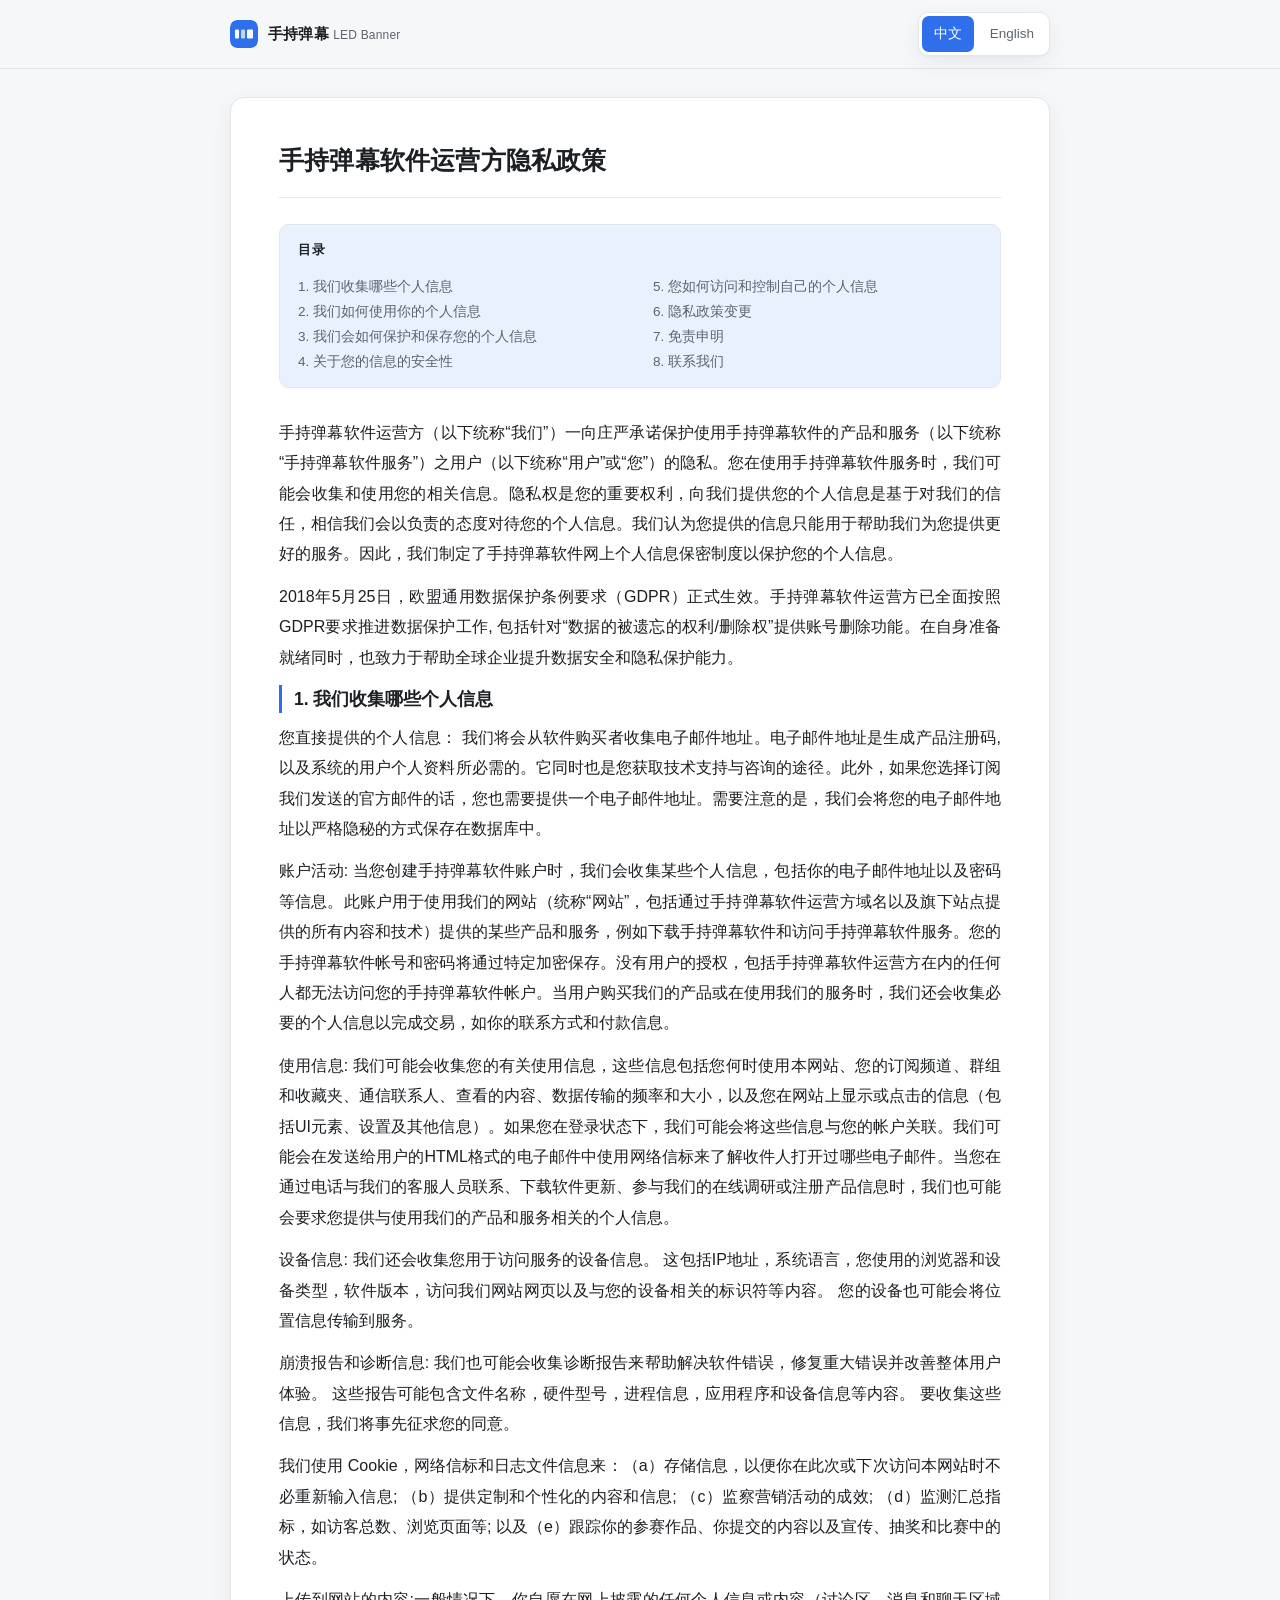
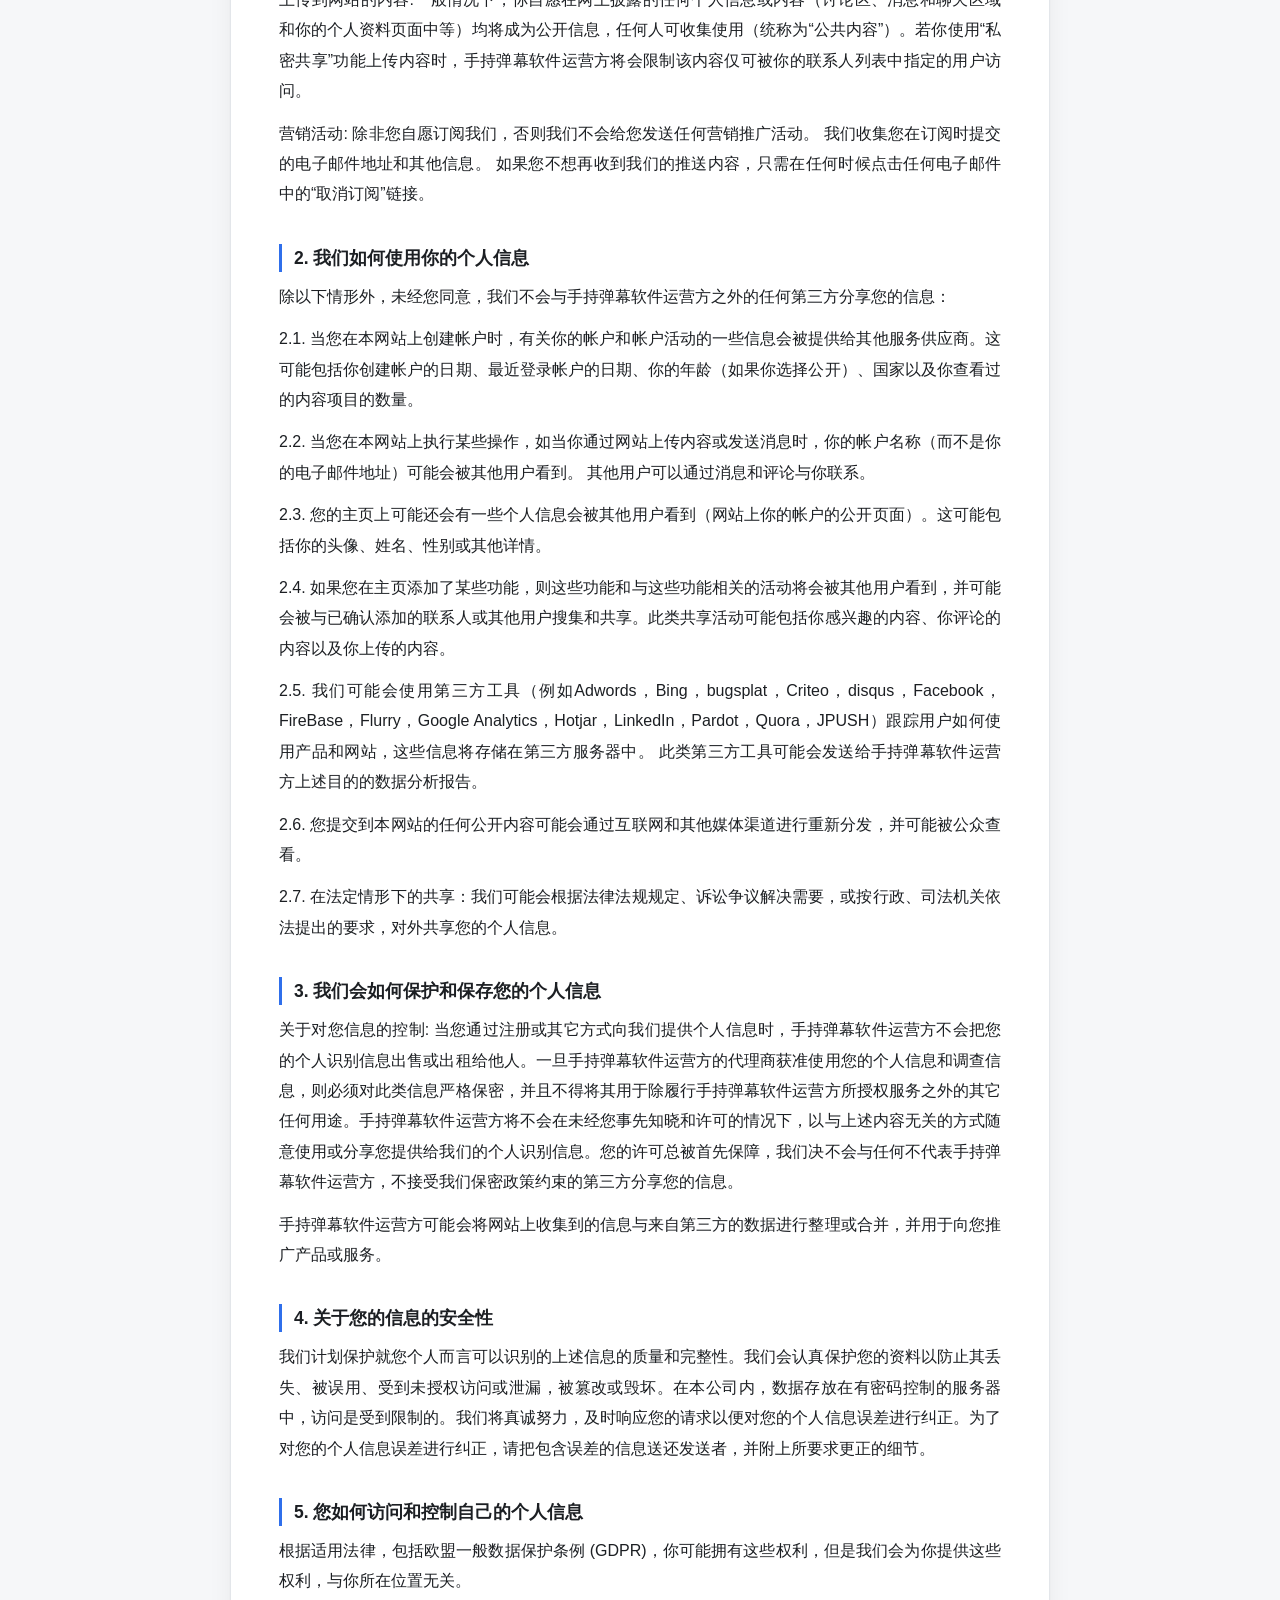
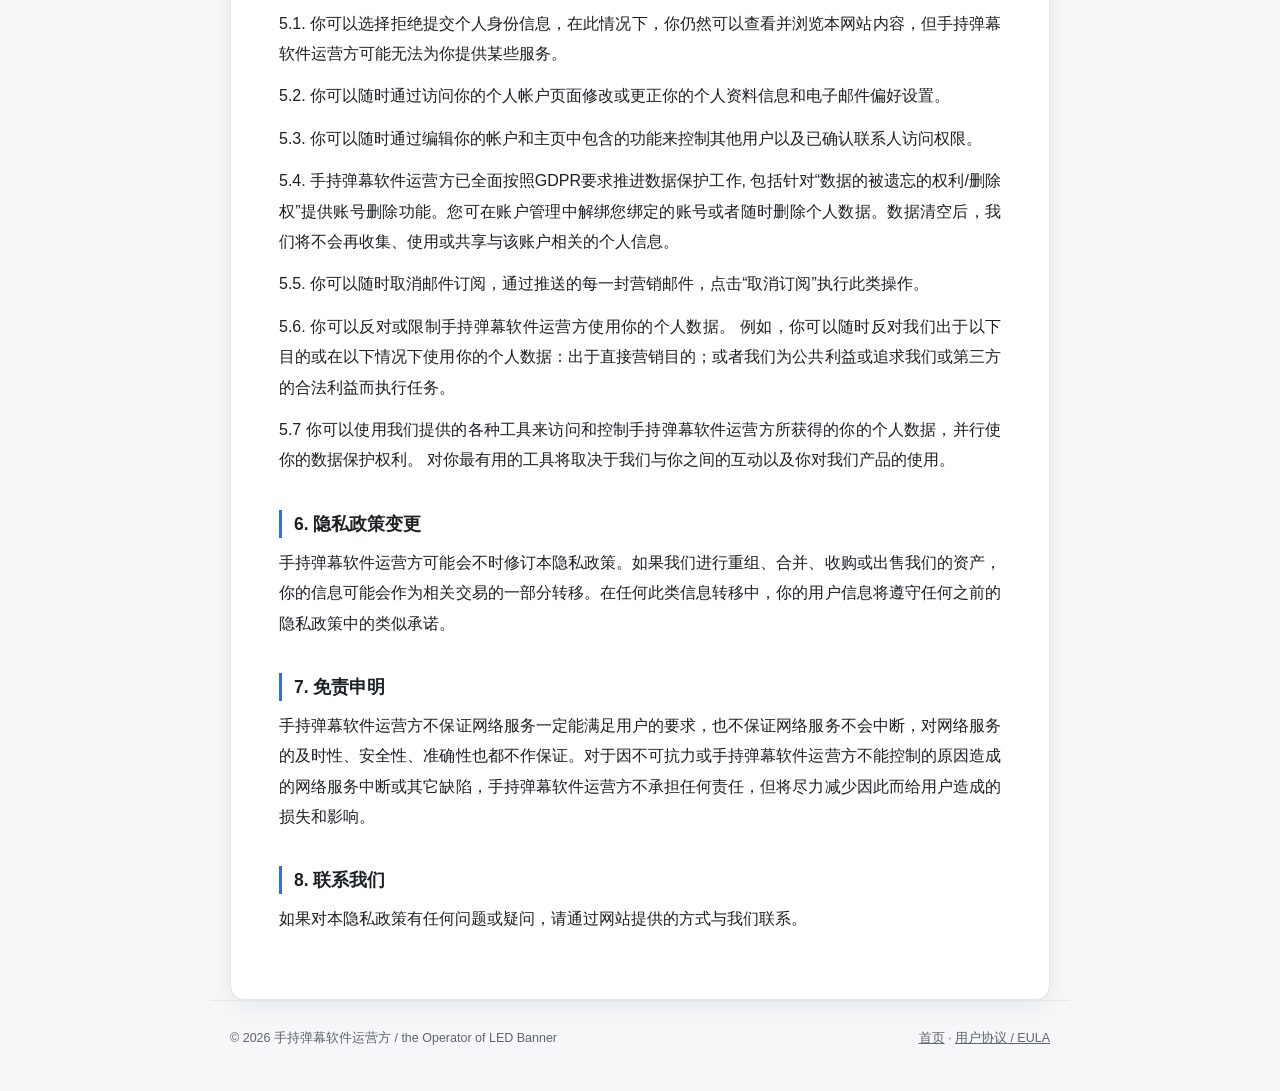
==== commit 451587b7: "Add files via upload" ====
--- a/privacy.html
+++ b/privacy.html
@@ -1,165 +1,201 @@
-<!DOCTYPE html>
-<html lang="zh-CN">
-<head>
-<meta charset="utf-8">
-<meta name="viewport" content="width=device-width,initial-scale=1">
-<title>手持弹幕 LED Banner · 隐私政策 / Privacy Policy</title>
-<meta name="description" content="手持弹幕（LED Banner）隐私政策，说明个人信息的收集、使用、保护与用户权利。">
-<meta name="theme-color" content="#2f6feb">
-<link rel="icon" href="data:image/svg+xml,%3Csvg xmlns='http://www.w3.org/2000/svg' viewBox='0 0 28 28'%3E%3Crect width='28' height='28' rx='7' fill='%232f6feb'/%3E%3Crect x='5' y='9.5' width='4' height='9' rx='1.2' fill='%23fff'/%3E%3Crect x='11' y='9.5' width='4' height='9' rx='1.2' fill='%23fff' opacity='.72'/%3E%3Crect x='17' y='9.5' width='6' height='9' rx='1.2' fill='%23fff'/%3E%3C/svg%3E">
-<style>
-*,*::before,*::after{box-sizing:border-box}
-:root{
-  --bg:#f6f7f9; --card:#ffffff; --text:#1c1f23; --muted:#5d646e;
-  --line:#e3e6ea; --accent:#2f6feb; --accent-soft:#eaf1fe;
-  --ph-bg:#fff7e6; --ph-line:#e0a32e; --ph-text:#8a5b00;
-  --shadow:0 1px 2px rgba(16,24,40,.04),0 8px 24px rgba(16,24,40,.06);
-}
-@media (prefers-color-scheme:dark){
-  :root{--bg:#14161a;--card:#1c1f24;--text:#e8eaed;--muted:#a2a9b4;--line:#2c3138;
-        --accent:#6c9bff;--accent-soft:#1f2a3d;--ph-bg:#33280f;--ph-line:#a97d1f;--ph-text:#e8c477;
-        --shadow:0 1px 2px rgba(0,0,0,.4),0 8px 24px rgba(0,0,0,.35);}
-}
-html{-webkit-text-size-adjust:100%}
-body{margin:0;background:var(--bg);color:var(--text);
-  font-family:-apple-system,BlinkMacSystemFont,"Segoe UI","PingFang SC","Hiragino Sans GB","Microsoft YaHei",Roboto,Helvetica,Arial,sans-serif;
-  line-height:1.9;font-size:16px}
-header{position:sticky;top:0;z-index:10;background:var(--bg);border-bottom:1px solid var(--line)}
-@supports (backdrop-filter:blur(1px)) or (-webkit-backdrop-filter:blur(1px)){
-  header{background:rgba(246,247,249,.86);-webkit-backdrop-filter:saturate(180%) blur(12px);backdrop-filter:saturate(180%) blur(12px)}
-  @media (prefers-color-scheme:dark){header{background:rgba(20,22,26,.86)}}
-}
-.hd{max-width:860px;margin:0 auto;padding:12px 20px;display:flex;flex-wrap:wrap;gap:10px;align-items:center}
-.brand{display:flex;align-items:center;gap:10px;font-weight:700;font-size:15px;letter-spacing:.2px;text-decoration:none;color:inherit}
-.brand svg{flex:none;border-radius:7px}
-.brand small{font-weight:500;color:var(--muted);font-size:12px}
-.spacer{flex:1 1 auto}
-.seg{display:flex;gap:4px;background:var(--card);border:1px solid var(--line);border-radius:10px;padding:3px;box-shadow:var(--shadow)}
-.seg a{padding:5px 12px;border-radius:7px;font-size:13.5px;color:var(--muted);text-decoration:none;white-space:nowrap;font-weight:500}
-.seg a.on{background:var(--accent);color:#fff}
-.seg a:not(.on):hover{background:var(--accent-soft);color:var(--accent)}
-main{max-width:860px;margin:0 auto;padding:28px 20px 0}
-.doc{display:none;background:var(--card);border:1px solid var(--line);border-radius:14px;
-  padding:44px 48px 52px;box-shadow:var(--shadow)}
-.doc.on{display:block}
-.doc h1{font-size:25px;line-height:1.5;margin:0 0 26px;padding-bottom:18px;border-bottom:1px solid var(--line);letter-spacing:.2px}
-.doc h2{font-size:17.5px;margin:34px 0 10px;padding-left:12px;border-left:3px solid var(--accent);line-height:1.6}
-.doc h2:first-of-type{margin-top:0}
-.doc p{margin:0 0 12px;color:var(--text);text-align:justify}
-.doc ol,.doc ul{padding-left:22px}
-.toc{background:var(--accent-soft);border:1px solid var(--line);border-radius:10px;padding:14px 18px 12px;margin:0 0 30px}
-.toc-t{margin:0 0 6px;font-size:12.5px;font-weight:700;color:var(--accent);letter-spacing:1px;text-transform:uppercase}
-.toc ul{margin:0;padding:0;list-style:none;columns:2;column-gap:26px}
-.toc li{font-size:13.5px;color:var(--muted);line-height:1.85;break-inside:avoid}
-.ph{background:var(--ph-bg);border-bottom:1px dashed var(--ph-line);color:var(--ph-text);
-  padding:1px 5px;border-radius:4px;font-weight:600;white-space:nowrap}
-footer{max-width:860px;margin:0 auto;padding:26px 20px 40px;color:var(--muted);font-size:12.5px;
-  border-top:1px solid var(--line);display:flex;flex-wrap:wrap;gap:8px;justify-content:space-between}
-footer a{color:inherit}
-@media (max-width:640px){
-  .doc{padding:26px 20px 34px;border-radius:12px}
-  .doc h1{font-size:20px}.doc h2{font-size:16px}
-  .toc ul{columns:1}
-  .hd{padding:10px 14px;row-gap:8px}
-  .spacer{display:none}
-  .seg{flex:1 1 46%}
-  .seg a{flex:1 1 auto;text-align:center;padding:6px 4px;font-size:13px}
-}
-@media print{
-  header,footer,.toc{display:none!important}
-  body{background:#fff;font-size:11.5pt;line-height:1.75}
-  .doc{display:none;border:0;box-shadow:none;padding:0}
-  .doc.on{display:block}
-  .doc h2{page-break-after:avoid}
-  .doc p{page-break-inside:avoid}
-}
-</style>
-</head>
-<body>
-<header>
-  <div class="hd">
-    <a class="brand" href="/ledbanner-site/index.html"><svg width='28' height='28' viewBox='0 0 28 28' xmlns='http://www.w3.org/2000/svg'><rect width='28' height='28' rx='7' fill='#2f6feb'/><rect x='5' y='9.5' width='4' height='9' rx='1.2' fill='#fff'/><rect x='11' y='9.5' width='4' height='9' rx='1.2' fill='#fff' opacity='.72'/><rect x='17' y='9.5' width='6' height='9' rx='1.2' fill='#fff'/></svg><span>手持弹幕 <small>LED Banner</small></span></a>
-    <div class="spacer"></div>
-    <nav class="seg" id="langSeg" aria-label="语言 / Language">
-      <a href="#zh" data-lang="zh">中文</a>
-      <a href="#en" data-lang="en">English</a>
-    </nav>
-  </div>
-</header>
-<main>
-<section class="doc" id="zh" lang="zh-CN">
-<h1>Led Banner 隐私政策</h1>
-<p>更新日期：2026年10月20日。运营主体：ganghua chen（App Store Connect 登记名称）；联系邮箱：<a href="mailto:cghledtech@outlook.com">cghledtech@outlook.com</a>。</p>
-<h2>1. 本应用与账号</h2>
-<p>Led Banner 提供弹幕编辑、全屏展示、应援灯光、作品保存和图片/GIF/视频导出。本应用不提供自建账号注册、密码登录或注册码服务。会员购买、订阅和恢复由您的 Apple 账户及 App Store 管理；我们不会获得您的 Apple 账户密码、银行卡号或支付凭证中的完整付款资料。</p>
-<h2>2. 保存在设备上的内容与权限</h2>
-<p>您输入的灯牌文字、作品、模板设置及导入照片保存在设备的 App 存储空间。我们的业务统计不上传这些文字、照片、音频或导出文件。系统备份和 iCloud 备份由您的设备设置决定。</p>
-<p>选图使用系统照片选择器。照片保存、麦克风和摄像头/闪光灯相关能力仅在使用相应功能时按系统要求申请权限；声音响应使用麦克风分析声音强弱，不用于上传录音。您可在系统设置中管理权限。导出分享由您选择接收应用或服务，接收方按其规则处理文件。</p>
-<h2>3. 配置、会员和必要网络请求</h2>
-<p>应用通过 HTTPS 下载经签名验证的产品配置及会员页图片，并通过 StoreKit 查询商品价格、购买记录及会员权益。隐私选择前会发起一次不携带 Cookie、设备标识或业务事件的 HEAD 网络请求，用于完成系统网络访问提示；服务提供方仍可能接收网络通信所必需的 IP 地址。拒绝使用统计不影响这些必要功能。</p>
-<h2>4. 可选使用统计和诊断</h2>
-<p>首次使用时，您可以选择是否允许使用统计；不同意也可继续使用并同步会员权益。只有您同意且产品配置允许统计时，应用才初始化友盟统计/性能组件并发送自有业务事件。</p>
-<p>自有业务日志可能包含 IDFV、应用安装 UUID、事件会话标识、应用版本与运行环境、所用功能类别和模板编号、会员状态、会员页入口，以及购买套餐、已验证交易金额和币种。用途是了解功能使用、购买转化和改善产品，不包含作品文字、照片、密码、银行卡资料或完整收据。</p>
-<p>友盟组件用于使用分析和稳定性诊断，可能处理设备/应用信息、网络信息（包括 IP 地址）、SDK 标识、崩溃和卡顿、启动、内存及页面性能信息。当前集成关闭友盟 ASA/SKAN 归因、进端采集、网络请求内容采集、JavaScript 桥内容采集和应用日志采集。本应用未接入广告投放，也不主动读取 IDFA；当前产品配置未启用 Apple Ads 归因。</p>
-<h2>5. 第三方服务</h2>
-<ul><li>Apple / App Store：商品、购买、恢复和订阅管理，适用 <a href="https://www.apple.com/legal/privacy/">Apple 隐私政策</a>。</li>
-<li>友盟移动统计及 U-APM：运营方为友盟同欣（北京）科技有限公司；用于前述可选分析与性能诊断，适用 <a href="https://www.umeng.com/page/policy">友盟隐私政策</a>。</li>
-<li>GitHub Pages：托管官网、政策、加密配置和部分素材，访问时可能产生服务方的网络访问日志，适用 <a href="https://docs.github.com/en/site-policy/privacy-policies/github-general-privacy-statement">GitHub 隐私声明</a>。</li></ul>
-<p>我们不会将您的灯牌内容或业务统计出售给数据经纪商。第三方自行处理的数据及保存安排以其政策为准。</p>
-<h2>6. 反馈、保存与您的选择</h2>
-<p>意见反馈先保存为本地草稿。只有您在系统邮件界面确认发送后，我们才会收到邮件地址、您填写的内容，以及您选择附带的应用/iOS 版本；用于回复问题和提供支持。请不要在反馈中填写密码或完整付款凭据。</p>
-<p>本地作品可在应用中管理，卸载应用会移除应用的本地存储；设备备份副本需按系统设置管理。网络数据仅在提供服务、处理请求及履行适用义务所需期间保存。</p>
-<p>您可在首次提示中拒绝可选统计，管理系统权限，或停止使用、卸载应用。如需了解、访问、更正、删除已提交的信息，或提出撤回授权请求，请联系上述邮箱并提供核验请求所必需的信息。我们将按适用要求处理；无需提供本应用账号或密码，因为本应用不存在自建账号。</p>
-<h2>7. 安全与政策更新</h2>
-<p>网络配置采用 HTTPS、加密和签名校验，购买使用 StoreKit 验证；这些措施不意味着任何系统绝对安全。政策变更会更新本页日期；新增需要授权的数据用途时，会先提供说明并取得所需授权。</p>
-</section>
-<section class="doc" id="en" lang="en">
-<h1>Led Banner Privacy Policy</h1>
-<p>Updated October 20, 2026. Operator: ganghua chen, the legal entity registered in App Store Connect. Contact: <a href="mailto:cghledtech@outlook.com">cghledtech@outlook.com</a>.</p>
-<h2>1. The app and accounts</h2>
-<p>Led Banner provides banner editing, fullscreen displays, cheering lights, saved designs and image/GIF/video exports. It has no app-owned account registration, password login or registration-code service. Apple and the App Store manage membership purchases, subscriptions and restoration. We do not receive your Apple account password, card number or full payment credentials.</p>
-<h2>2. On-device content and permissions</h2>
-<p>Your banner text, designs, settings and imported photos are stored in the app's on-device storage. Our business analytics do not upload this text, photos, audio or exported files. System and iCloud backups depend on your device settings.</p>
-<p>Photo import uses the system photo picker. Photo saving, microphone and camera/flash capabilities request system permissions when the corresponding feature is used. Sound-responsive effects analyze sound levels without uploading recordings. Manage permissions in system settings. When you share an export, the destination you choose handles it under its own rules.</p>
-<h2>3. Configuration, membership and necessary requests</h2>
-<p>The app downloads signed product configuration and membership images over HTTPS, and uses StoreKit to obtain product prices, purchases and entitlements. Before the privacy choice, one HEAD request helps complete the system network-access prompt. It carries no cookies, device identifiers or business events; a network service may still receive the IP address needed for communication. Declining analytics does not disable these necessary functions.</p>
-<h2>4. Optional analytics and diagnostics</h2>
-<p>At first use, you can choose whether to allow analytics. You can continue using the app and synchronize membership without consenting. Umeng analytics/performance components and our business-event reporting start only with your consent and an enabled product analytics setting.</p>
-<p>Our business logs may contain IDFV, an app installation UUID, event session identifiers, app version and environment, feature categories and template numbers, membership status, membership-page entry points, purchased plans, and verified transaction amounts and currency. These support usage analysis, conversion measurement and product improvements. They do not contain your banner content, photos, passwords, card details or full receipts.</p>
-<p>Umeng may process device/app and network information (including IP address), SDK identifiers, crashes, stalls, launch, memory and page-performance data for optional analytics and stability diagnostics. This integration disables Umeng ASA/SKAN attribution, inbound collection, network request-content capture, JavaScript bridge-content capture and application-log capture. The app does not serve ads or actively read IDFA; Apple Ads attribution is disabled in the current product configuration.</p>
-<h2>5. Service providers</h2>
-<ul><li>Apple / App Store: products, purchases, restoration and subscription management; see <a href="https://www.apple.com/legal/privacy/">Apple's privacy policy</a>.</li>
-<li>Umeng mobile analytics and U-APM, operated by Umeng Tongxin (Beijing) Technology Co., Ltd.: optional analytics and diagnostics described above; see <a href="https://www.umeng.com/page/policy">Umeng's privacy policy</a>.</li>
-<li>GitHub Pages: website, policies, encrypted configuration and some assets; requests may generate provider access logs. See the <a href="https://docs.github.com/en/site-policy/privacy-policies/github-general-privacy-statement">GitHub privacy statement</a>.</li></ul>
-<p>We do not sell your banner content or business analytics to data brokers. Providers' independent processing and retention are governed by their policies.</p>
-<h2>6. Feedback, retention and choices</h2>
-<p>Feedback begins as a local draft. We receive your email address, message and any app/iOS version information you choose to include only after you confirm sending in the system mail interface. We use it to respond and provide support. Do not include passwords or full payment credentials.</p>
-<p>Manage local designs in the app. Uninstalling removes app-local storage; manage backup copies through system settings. Network data is retained only as long as needed to provide services, handle requests and meet applicable obligations.</p>
-<p>You may decline optional analytics at the initial prompt, manage device permissions, stop using or uninstall the app. For information, access, correction, deletion or a request to withdraw authorization, contact the email above with the information needed to verify your request. We handle requests as required. No app account or password is needed because the app does not create its own accounts.</p>
-<h2>7. Security and updates</h2>
-<p>Configuration uses HTTPS, encryption and signature verification, and purchases use StoreKit verification. No system is absolutely secure. Changes update the date on this page; new purposes requiring authorization will be explained and the necessary authorization obtained first.</p>
-</section>
-</main>
-<footer>
-  <span>© <span id="yr">2026</span> ganghua chen · Led Banner</span>
-  <span><a href="/ledbanner-site/index.html">首页</a> · <a href="/terms.html">用户协议 / EULA</a></span>
-</footer>
-<script>
-(function(){
-  var docs=document.querySelectorAll('.doc');
-  var langA=document.querySelectorAll('#langSeg a');
-  function apply(){
-    var h=(location.hash||'').replace('#','');
-    if(h!=='zh'&&h!=='en'){ h='zh'; history.replaceState(null,'','#zh'); }
-    docs.forEach(function(d){ d.classList.toggle('on', d.id===h); });
-    langA.forEach(function(a){ a.classList.toggle('on', a.dataset.lang===h); });
-    document.documentElement.lang = (h==='zh')?'zh-CN':'en';
-    document.title = (h==='zh'?'手持弹幕软件运营方隐私政策':'Privacy Policy of the Operator of LED Banner')+' · 手持弹幕 LED Banner';
-  }
-  window.addEventListener('hashchange',apply);
-  apply();
-  document.getElementById('yr').textContent=new Date().getFullYear();
-})();
-</script>
-</body>
-</html>
+<!DOCTYPE html>
+<html lang="zh-CN">
+<head>
+<meta charset="utf-8">
+<meta name="viewport" content="width=device-width,initial-scale=1">
+<title>手持弹幕 LED Banner · 隐私政策 / Privacy Policy</title>
+<meta name="description" content="手持弹幕（LED Banner）隐私政策，说明个人信息的收集、使用、保护与用户权利。">
+<meta name="theme-color" content="#2f6feb">
+<link rel="icon" href="data:image/svg+xml,%3Csvg xmlns='http://www.w3.org/2000/svg' viewBox='0 0 28 28'%3E%3Crect width='28' height='28' rx='7' fill='%232f6feb'/%3E%3Crect x='5' y='9.5' width='4' height='9' rx='1.2' fill='%23fff'/%3E%3Crect x='11' y='9.5' width='4' height='9' rx='1.2' fill='%23fff' opacity='.72'/%3E%3Crect x='17' y='9.5' width='6' height='9' rx='1.2' fill='%23fff'/%3E%3C/svg%3E">
+<style>
+*,*::before,*::after{box-sizing:border-box}
+:root{
+  --bg:#f6f7f9; --card:#ffffff; --text:#1c1f23; --muted:#5d646e;
+  --line:#e3e6ea; --accent:#2f6feb; --accent-soft:#eaf1fe;
+  --ph-bg:#fff7e6; --ph-line:#e0a32e; --ph-text:#8a5b00;
+  --shadow:0 1px 2px rgba(16,24,40,.04),0 8px 24px rgba(16,24,40,.06);
+}
+@media (prefers-color-scheme:dark){
+  :root{--bg:#14161a;--card:#1c1f24;--text:#e8eaed;--muted:#a2a9b4;--line:#2c3138;
+        --accent:#6c9bff;--accent-soft:#1f2a3d;--ph-bg:#33280f;--ph-line:#a97d1f;--ph-text:#e8c477;
+        --shadow:0 1px 2px rgba(0,0,0,.4),0 8px 24px rgba(0,0,0,.35);}
+}
+html{-webkit-text-size-adjust:100%}
+body{margin:0;background:var(--bg);color:var(--text);
+  font-family:-apple-system,BlinkMacSystemFont,"Segoe UI","PingFang SC","Hiragino Sans GB","Microsoft YaHei",Roboto,Helvetica,Arial,sans-serif;
+  line-height:1.9;font-size:16px}
+header{position:sticky;top:0;z-index:10;background:var(--bg);border-bottom:1px solid var(--line)}
+@supports (backdrop-filter:blur(1px)) or (-webkit-backdrop-filter:blur(1px)){
+  header{background:rgba(246,247,249,.86);-webkit-backdrop-filter:saturate(180%) blur(12px);backdrop-filter:saturate(180%) blur(12px)}
+  @media (prefers-color-scheme:dark){header{background:rgba(20,22,26,.86)}}
+}
+.hd{max-width:860px;margin:0 auto;padding:12px 20px;display:flex;flex-wrap:wrap;gap:10px;align-items:center}
+.brand{display:flex;align-items:center;gap:10px;font-weight:700;font-size:15px;letter-spacing:.2px;text-decoration:none;color:inherit}
+.brand svg{flex:none;border-radius:7px}
+.brand small{font-weight:500;color:var(--muted);font-size:12px}
+.spacer{flex:1 1 auto}
+.seg{display:flex;gap:4px;background:var(--card);border:1px solid var(--line);border-radius:10px;padding:3px;box-shadow:var(--shadow)}
+.seg a{padding:5px 12px;border-radius:7px;font-size:13.5px;color:var(--muted);text-decoration:none;white-space:nowrap;font-weight:500}
+.seg a.on{background:var(--accent);color:#fff}
+.seg a:not(.on):hover{background:var(--accent-soft);color:var(--accent)}
+main{max-width:860px;margin:0 auto;padding:28px 20px 0}
+.doc{display:none;background:var(--card);border:1px solid var(--line);border-radius:14px;
+  padding:44px 48px 52px;box-shadow:var(--shadow)}
+.doc.on{display:block}
+.doc h1{font-size:25px;line-height:1.5;margin:0 0 26px;padding-bottom:18px;border-bottom:1px solid var(--line);letter-spacing:.2px}
+.doc h2{font-size:17.5px;margin:34px 0 10px;padding-left:12px;border-left:3px solid var(--accent);line-height:1.6}
+.doc h2:first-of-type{margin-top:0}
+.doc p{margin:0 0 12px;color:var(--text);text-align:justify}
+.doc ol,.doc ul{padding-left:22px}
+.toc{background:var(--accent-soft);border:1px solid var(--line);border-radius:10px;padding:14px 18px 12px;margin:0 0 30px}
+.toc-t{margin:0 0 6px;font-size:12.5px;font-weight:700;color:var(--accent);letter-spacing:1px;text-transform:uppercase}
+.toc ul{margin:0;padding:0;list-style:none;columns:2;column-gap:26px}
+.toc li{font-size:13.5px;color:var(--muted);line-height:1.85;break-inside:avoid}
+.ph{background:var(--ph-bg);border-bottom:1px dashed var(--ph-line);color:var(--ph-text);
+  padding:1px 5px;border-radius:4px;font-weight:600;white-space:nowrap}
+footer{max-width:860px;margin:0 auto;padding:26px 20px 40px;color:var(--muted);font-size:12.5px;
+  border-top:1px solid var(--line);display:flex;flex-wrap:wrap;gap:8px;justify-content:space-between}
+footer a{color:inherit}
+@media (max-width:640px){
+  .doc{padding:26px 20px 34px;border-radius:12px}
+  .doc h1{font-size:20px}.doc h2{font-size:16px}
+  .toc ul{columns:1}
+  .hd{padding:10px 14px;row-gap:8px}
+  .spacer{display:none}
+  .seg{flex:1 1 46%}
+  .seg a{flex:1 1 auto;text-align:center;padding:6px 4px;font-size:13px}
+}
+@media print{
+  header,footer,.toc{display:none!important}
+  body{background:#fff;font-size:11.5pt;line-height:1.75}
+  .doc{display:none;border:0;box-shadow:none;padding:0}
+  .doc.on{display:block}
+  .doc h2{page-break-after:avoid}
+  .doc p{page-break-inside:avoid}
+}
+</style>
+</head>
+<body>
+<header>
+  <div class="hd">
+    <a class="brand" href="index.html"><svg width='28' height='28' viewBox='0 0 28 28' xmlns='http://www.w3.org/2000/svg'><rect width='28' height='28' rx='7' fill='#2f6feb'/><rect x='5' y='9.5' width='4' height='9' rx='1.2' fill='#fff'/><rect x='11' y='9.5' width='4' height='9' rx='1.2' fill='#fff' opacity='.72'/><rect x='17' y='9.5' width='6' height='9' rx='1.2' fill='#fff'/></svg><span>手持弹幕 <small>LED Banner</small></span></a>
+    <div class="spacer"></div>
+    <nav class="seg" id="langSeg" aria-label="语言 / Language">
+      <a href="#zh" data-lang="zh">中文</a>
+      <a href="#en" data-lang="en">English</a>
+    </nav>
+  </div>
+</header>
+<main>
+<section class="doc" id="zh" lang="zh-CN">
+<h1>手持弹幕软件运营方隐私政策</h1>
+<nav class="toc"><p class="toc-t">目录</p><ul><li>1. 我们收集哪些个人信息</li><li>2. 我们如何使用你的个人信息</li><li>3. 我们会如何保护和保存您的个人信息</li><li>4. 关于您的信息的安全性</li><li>5. 您如何访问和控制自己的个人信息</li><li>6. 隐私政策变更</li><li>7. 免责申明</li><li>8. 联系我们</li></ul></nav>
+<p>手持弹幕软件运营方（以下统称“我们”）一向庄严承诺保护使用手持弹幕软件的产品和服务（以下统称“手持弹幕软件服务”）之用户（以下统称“用户”或“您”）的隐私。您在使用手持弹幕软件服务时，我们可能会收集和使用您的相关信息。隐私权是您的重要权利，向我们提供您的个人信息是基于对我们的信任，相信我们会以负责的态度对待您的个人信息。我们认为您提供的信息只能用于帮助我们为您提供更好的服务。因此，我们制定了手持弹幕软件网上个人信息保密制度以保护您的个人信息。</p>
+<p>2018年5月25日，欧盟通用数据保护条例要求（GDPR）正式生效。手持弹幕软件运营方已全面按照GDPR要求推进数据保护工作, 包括针对“数据的被遗忘的权利/删除权”提供账号删除功能。在自身准备就绪同时，也致力于帮助全球企业提升数据安全和隐私保护能力。</p>
+<h2>1. 我们收集哪些个人信息</h2>
+<p>您直接提供的个人信息： 我们将会从软件购买者收集电子邮件地址。电子邮件地址是生成产品注册码, 以及系统的用户个人资料所必需的。它同时也是您获取技术支持与咨询的途径。此外，如果您选择订阅我们发送的官方邮件的话，您也需要提供一个电子邮件地址。需要注意的是，我们会将您的电子邮件地址以严格隐秘的方式保存在数据库中。</p>
+<p>账户活动: 当您创建手持弹幕软件账户时，我们会收集某些个人信息，包括你的电子邮件地址以及密码等信息。此账户用于使用我们的网站（统称“网站”，包括通过手持弹幕软件运营方域名以及旗下站点提供的所有内容和技术）提供的某些产品和服务，例如下载手持弹幕软件和访问手持弹幕软件服务。您的手持弹幕软件帐号和密码将通过特定加密保存。没有用户的授权，包括手持弹幕软件运营方在内的任何人都无法访问您的手持弹幕软件帐户。当用户购买我们的产品或在使用我们的服务时，我们还会收集必要的个人信息以完成交易，如你的联系方式和付款信息。</p>
+<p>使用信息: 我们可能会收集您的有关使用信息，这些信息包括您何时使用本网站、您的订阅频道、群组和收藏夹、通信联系人、查看的内容、数据传输的频率和大小，以及您在网站上显示或点击的信息（包括UI元素、设置及其他信息）。如果您在登录状态下，我们可能会将这些信息与您的帐户关联。我们可能会在发送给用户的HTML格式的电子邮件中使用网络信标来了解收件人打开过哪些电子邮件。当您在通过电话与我们的客服人员联系、下载软件更新、参与我们的在线调研或注册产品信息时，我们也可能会要求您提供与使用我们的产品和服务相关的个人信息。</p>
+<p>设备信息: 我们还会收集您用于访问服务的设备信息。 这包括IP地址，系统语言，您使用的浏览器和设备类型，软件版本，访问我们网站网页以及与您的设备相关的标识符等内容。 您的设备也可能会将位置信息传输到服务。</p>
+<p>崩溃报告和诊断信息: 我们也可能会收集诊断报告来帮助解决软件错误，修复重大错误并改善整体用户体验。 这些报告可能包含文件名称，硬件型号，进程信息，应用程序和设备信息等内容。 要收集这些信息，我们将事先征求您的同意。</p>
+<p>我们使用 Cookie，网络信标和日志文件信息来：（a）存储信息，以便你在此次或下次访问本网站时不必重新输入信息; （b）提供定制和个性化的内容和信息; （c）监察营销活动的成效; （d）监测汇总指标，如访客总数、浏览页面等; 以及（e）跟踪你的参赛作品、你提交的内容以及宣传、抽奖和比赛中的状态。</p>
+<p>上传到网站的内容:一般情况下，你自愿在网上披露的任何个人信息或内容（讨论区、消息和聊天区域和你的个人资料页面中等）均将成为公开信息，任何人可收集使用（统称为“公共内容”）。若你使用“私密共享”功能上传内容时，手持弹幕软件运营方将会限制该内容仅可被你的联系人列表中指定的用户访问。</p>
+<p>营销活动: 除非您自愿订阅我们，否则我们不会给您发送任何营销推广活动。 我们收集您在订阅时提交的电子邮件地址和其他信息。 如果您不想再收到我们的推送内容，只需在任何时候点击任何电子邮件中的“取消订阅”链接。</p>
+<h2>2. 我们如何使用你的个人信息</h2>
+<p>除以下情形外，未经您同意，我们不会与手持弹幕软件运营方之外的任何第三方分享您的信息：</p>
+<p>2.1. 当您在本网站上创建帐户时，有关你的帐户和帐户活动的一些信息会被提供给其他服务供应商。这可能包括你创建帐户的日期、最近登录帐户的日期、你的年龄（如果你选择公开）、国家以及你查看过的内容项目的数量。</p>
+<p>2.2. 当您在本网站上执行某些操作，如当你通过网站上传内容或发送消息时，你的帐户名称（而不是你的电子邮件地址）可能会被其他用户看到。 其他用户可以通过消息和评论与你联系。</p>
+<p>2.3. 您的主页上可能还会有一些个人信息会被其他用户看到（网站上你的帐户的公开页面）。这可能包括你的头像、姓名、性别或其他详情。</p>
+<p>2.4. 如果您在主页添加了某些功能，则这些功能和与这些功能相关的活动将会被其他用户看到，并可能会被与已确认添加的联系人或其他用户搜集和共享。此类共享活动可能包括你感兴趣的内容、你评论的内容以及你上传的内容。</p>
+<p>2.5. 我们可能会使用第三方工具（例如Adwords，Bing，bugsplat，Criteo，disqus，Facebook，FireBase，Flurry，Google Analytics，Hotjar，LinkedIn，Pardot，Quora，JPUSH）跟踪用户如何使用产品和网站，这些信息将存储在第三方服务器中。 此类第三方工具可能会发送给手持弹幕软件运营方上述目的的数据分析报告。</p>
+<p>2.6. 您提交到本网站的任何公开内容可能会通过互联网和其他媒体渠道进行重新分发，并可能被公众查看。</p>
+<p>2.7. 在法定情形下的共享：我们可能会根据法律法规规定、诉讼争议解决需要，或按行政、司法机关依法提出的要求，对外共享您的个人信息。</p>
+<h2>3. 我们会如何保护和保存您的个人信息</h2>
+<p>关于对您信息的控制: 当您通过注册或其它方式向我们提供个人信息时，手持弹幕软件运营方不会把您的个人识别信息出售或出租给他人。一旦手持弹幕软件运营方的代理商获准使用您的个人信息和调查信息，则必须对此类信息严格保密，并且不得将其用于除履行手持弹幕软件运营方所授权服务之外的其它任何用途。手持弹幕软件运营方将不会在未经您事先知晓和许可的情况下，以与上述内容无关的方式随意使用或分享您提供给我们的个人识别信息。您的许可总被首先保障，我们决不会与任何不代表手持弹幕软件运营方，不接受我们保密政策约束的第三方分享您的信息。</p>
+<p>手持弹幕软件运营方可能会将网站上收集到的信息与来自第三方的数据进行整理或合并，并用于向您推广产品或服务。</p>
+<h2>4. 关于您的信息的安全性</h2>
+<p>我们计划保护就您个人而言可以识别的上述信息的质量和完整性。我们会认真保护您的资料以防止其丢失、被误用、受到未授权访问或泄漏，被篡改或毁坏。在本公司内，数据存放在有密码控制的服务器中，访问是受到限制的。我们将真诚努力，及时响应您的请求以便对您的个人信息误差进行纠正。为了对您的个人信息误差进行纠正，请把包含误差的信息送还发送者，并附上所要求更正的细节。</p>
+<h2>5. 您如何访问和控制自己的个人信息</h2>
+<p>根据适用法律，包括欧盟一般数据保护条例 (GDPR)，你可能拥有这些权利，但是我们会为你提供这些权利，与你所在位置无关。</p>
+<p>5.1. 你可以选择拒绝提交个人身份信息，在此情况下，你仍然可以查看并浏览本网站内容，但手持弹幕软件运营方可能无法为你提供某些服务。</p>
+<p>5.2. 你可以随时通过访问你的个人帐户页面修改或更正你的个人资料信息和电子邮件偏好设置。</p>
+<p>5.3. 你可以随时通过编辑你的帐户和主页中包含的功能来控制其他用户以及已确认联系人访问权限。</p>
+<p>5.4. 手持弹幕软件运营方已全面按照GDPR要求推进数据保护工作, 包括针对“数据的被遗忘的权利/删除权”提供账号删除功能。您可在账户管理中解绑您绑定的账号或者随时删除个人数据。数据清空后，我们将不会再收集、使用或共享与该账户相关的个人信息。</p>
+<p>5.5. 你可以随时取消邮件订阅，通过推送的每一封营销邮件，点击“取消订阅”执行此类操作。</p>
+<p>5.6. 你可以反对或限制手持弹幕软件运营方使用你的个人数据。 例如，你可以随时反对我们出于以下目的或在以下情况下使用你的个人数据：出于直接营销目的；或者我们为公共利益或追求我们或第三方的合法利益而执行任务。</p>
+<p>5.7 你可以使用我们提供的各种工具来访问和控制手持弹幕软件运营方所获得的你的个人数据，并行使你的数据保护权利。 对你最有用的工具将取决于我们与你之间的互动以及你对我们产品的使用。</p>
+<h2>6. 隐私政策变更</h2>
+<p>手持弹幕软件运营方可能会不时修订本隐私政策。如果我们进行重组、合并、收购或出售我们的资产，你的信息可能会作为相关交易的一部分转移。在任何此类信息转移中，你的用户信息将遵守任何之前的隐私政策中的类似承诺。</p>
+<h2>7. 免责申明</h2>
+<p>手持弹幕软件运营方不保证网络服务一定能满足用户的要求，也不保证网络服务不会中断，对网络服务的及时性、安全性、准确性也都不作保证。对于因不可抗力或手持弹幕软件运营方不能控制的原因造成的网络服务中断或其它缺陷，手持弹幕软件运营方不承担任何责任，但将尽力减少因此而给用户造成的损失和影响。</p>
+<h2>8. 联系我们</h2>
+<p>如果对本隐私政策有任何问题或疑问，请通过网站提供的方式与我们联系。</p>
+</section>
+<section class="doc" id="en" lang="en">
+<h1>Privacy Policy of the Operator of LED Banner</h1>
+<nav class="toc"><p class="toc-t">Contents</p><ul><li>1. What Personal Information We Collect</li><li>2. How We Use Your Personal Information</li><li>3. How We Protect and Retain Your Personal Information</li><li>4. Security of Your Information</li><li>5. How You Can Access and Control Your Personal Information</li><li>6. Changes to This Privacy Policy</li><li>7. Disclaimer</li><li>8. Contact Us</li></ul></nav>
+<p>The Operator of LED Banner (hereinafter collectively referred to as “we”, “us” or “our”) has always been solemnly committed to protecting the privacy of users (hereinafter collectively referred to as “users” or “you”) of the LED Banner products and services (hereinafter collectively referred to as the “LED Banner Services”). When you use the LED Banner Services, we may collect and use information relating to you. Privacy is an important right of yours, and your provision of personal information to us is based on your trust that we will treat your personal information responsibly. We believe that the information you provide may only be used to help us provide you with better services. Accordingly, we have established an online personal information confidentiality system to protect your personal information.</p>
+<p>On May 25, 2018, the EU General Data Protection Regulation (GDPR) came into effect. We have comprehensively advanced our data protection work in accordance with GDPR requirements, including providing an account deletion function for the “right to be forgotten / right to erasure” of data. While preparing ourselves, we are also committed to helping enterprises worldwide improve their data security and privacy protection capabilities.</p>
+<h2>1. What Personal Information We Collect</h2>
+<p>Personal information you provide directly: We collect email addresses from purchasers of the Software. An email address is required to generate a product registration code and the user profile in the system. It is also the channel through which you obtain technical support and consultation. In addition, if you choose to subscribe to official emails sent by us, you will also need to provide an email address. Please note that we store your email address in our database in a strictly confidential manner.</p>
+<p>Account activity: When you create an account, we collect certain personal information, including your email address and password. This account is used to access certain products and services provided through our website (collectively the “Website”, including all content and technology provided through our domains and affiliated sites), such as downloading our software and accessing our services. Your account name and password are stored using specific encryption. Without your authorization, no one — including us — can access your account. When users purchase our products or use our services, we also collect the personal information necessary to complete the transaction, such as your contact details and payment information.</p>
+<p>Usage information: We may collect information about your use, including when you use this Website, your subscribed channels, groups and favorites, communication contacts, content viewed, the frequency and size of data transmissions, and information you display or click on the Website (including UI elements, settings and other information). If you are logged in, we may associate this information with your account. We may use web beacons in HTML-format emails sent to users to understand which emails recipients have opened. When you contact our customer service by phone, download software updates, participate in our online surveys or register product information, we may also ask you to provide personal information related to your use of our products and services.</p>
+<p>Device information: We also collect information about the device you use to access the services. This includes IP address, system language, the browser and device type you use, software version, the pages of our Website you visit, and identifiers related to your device. Your device may also transmit location information to the services.</p>
+<p>Crash reports and diagnostic information: We may also collect diagnostic reports to help resolve software errors, fix critical bugs and improve the overall user experience. These reports may contain file names, hardware models, process information, application and device information, and the like. We will obtain your consent in advance before collecting such information.</p>
+<p>We use cookies, web beacons and log file information to: (a) store information so that you do not have to re-enter it during this or your next visit to the Website; (b) provide customized and personalized content and information; (c) monitor the effectiveness of marketing campaigns; (d) monitor aggregate metrics such as total number of visitors and pages viewed; and (e) track your entries, submitted content and status in promotions, sweepstakes and contests.</p>
+<p>Content uploaded to the Website: In general, any personal information or content you voluntarily disclose online (in discussion areas, message and chat areas, on your profile page, etc.) becomes public information that anyone may collect and use (collectively “Public Content”). If you use the “private sharing” function to upload content, we will restrict access to that content to the users you designate in your contact list.</p>
+<p>Marketing activities: Unless you voluntarily subscribe, we will not send you any marketing or promotional materials. We collect the email address and other information you submit when subscribing. If you no longer wish to receive our communications, simply click the “unsubscribe” link in any email at any time.</p>
+<h2>2. How We Use Your Personal Information</h2>
+<p>Except in the circumstances below, we will not share your information with any third party other than us without your consent:</p>
+<p>2.1. When you create an account on this Website, some information about your account and account activity is provided to other service providers. This may include the date you created your account, the date you last logged in, your age (if you choose to make it public), your country, and the number of content items you have viewed.</p>
+<p>2.2. When you perform certain actions on this Website, such as uploading content or sending messages through the Website, your account name (not your email address) may be visible to other users. Other users may contact you through messages and comments.</p>
+<p>2.3. Some personal information on your profile page may also be visible to other users (the public page of your account on the Website). This may include your avatar, name, gender or other details.</p>
+<p>2.4. If you add certain features to your profile page, those features and the activity related to them will be visible to other users and may be collected and shared by contacts you have confirmed and by other users. Such sharing may include content you are interested in, content you comment on, and content you upload.</p>
+<p>2.5. We may use third-party tools (such as Adwords, Bing, Bugsplat, Criteo, Disqus, Facebook, Firebase, Flurry, Google Analytics, Hotjar, LinkedIn, Pardot, Quora and JPUSH) to track how users use our products and Website; such information will be stored on third-party servers. These third-party tools may send us data analysis reports for the purposes described above.</p>
+<p>2.6. Any public content you submit to this Website may be redistributed through the Internet and other media channels and may be viewed by the public.</p>
+<p>2.7. Sharing under statutory circumstances: We may share your personal information externally in accordance with laws and regulations, as required for the resolution of litigation or disputes, or upon lawful requests from administrative or judicial authorities.</p>
+<h2>3. How We Protect and Retain Your Personal Information</h2>
+<p>Control over your information: When you provide us with personal information by registering or by other means, we will not sell or rent your personally identifiable information to others. Once our agents are authorized to use your personal and survey information, they must keep such information strictly confidential and may not use it for any purpose other than performing the services we have authorized. We will not, without your prior knowledge and permission, use or share the personally identifiable information you provide to us in any way unrelated to the foregoing. Your permission always comes first: we will never share your information with any third party that does not represent us or is not bound by our confidentiality policy.</p>
+<p>We may organize or combine information collected on the Website with data from third parties and use it to promote products or services to you.</p>
+<h2>4. Security of Your Information</h2>
+<p>We intend to protect the quality and integrity of the above information that can identify you personally. We will carefully protect your data against loss, misuse, unauthorized access or disclosure, alteration or destruction. Within our company, data is stored on password-protected servers and access is restricted. We will make sincere efforts to respond promptly to your requests to correct inaccuracies in your personal information. To correct inaccuracies in your personal information, please return the information containing the inaccuracies to the sender together with the details of the correction requested.</p>
+<h2>5. How You Can Access and Control Your Personal Information</h2>
+<p>Under applicable laws, including the EU General Data Protection Regulation (GDPR), you may have these rights; however, we will provide you with these rights regardless of your location.</p>
+<p>5.1. You may choose not to submit personally identifiable information. In that case, you can still view and browse the content of this Website, but we may not be able to provide you with certain services.</p>
+<p>5.2. You may modify or correct your profile information and email preferences at any time by visiting your personal account page.</p>
+<p>5.3. You may control the access rights of other users and confirmed contacts at any time by editing the features contained in your account and profile page.</p>
+<p>5.4. We have comprehensively advanced our data protection work in accordance with GDPR requirements, including providing an account deletion function for the “right to be forgotten / right to erasure” of data. You can unbind your linked account in account management or delete your personal data at any time. Once the data is cleared, we will no longer collect, use or share personal information related to that account.</p>
+<p>5.5. You may unsubscribe from emails at any time by clicking “unsubscribe” in any marketing email we send.</p>
+<p>5.6. You may object to or restrict our use of your personal data. For example, you may object at any time to our use of your personal data for the following purposes or in the following circumstances: direct marketing purposes; or where we perform a task in the public interest or in pursuit of our legitimate interests or those of a third party.</p>
+<p>5.7. You may use the various tools we provide to access and control your personal data held by us and to exercise your data protection rights. The tools most useful to you will depend on the interactions between us and your use of our products.</p>
+<h2>6. Changes to This Privacy Policy</h2>
+<p>We may revise this Privacy Policy from time to time. If we undergo a reorganization, merger, acquisition or sale of our assets, your information may be transferred as part of the relevant transaction. In any such transfer, your user information will be subject to commitments similar to those in any prior privacy policy.</p>
+<h2>7. Disclaimer</h2>
+<p>We do not guarantee that the network services will meet users’ requirements, nor that the network services will be uninterrupted, and we make no guarantee as to the timeliness, security or accuracy of the network services. We assume no liability for any interruption or other defect of the network services caused by force majeure or by reasons beyond our control, but we will do our best to reduce the losses and impact thereby caused to users.</p>
+<h2>8. Contact Us</h2>
+<p>If you have any questions or concerns about this Privacy Policy, please contact us through the contact methods provided on the website.</p>
+</section>
+</main>
+<footer>
+  <span>© <span id="yr">2026</span> 手持弹幕软件运营方 / the Operator of LED Banner</span>
+  <span><a href="index.html">首页</a> · <a href="terms.html">用户协议 / EULA</a></span>
+</footer>
+<script>
+(function(){
+  var docs=document.querySelectorAll('.doc');
+  var langA=document.querySelectorAll('#langSeg a');
+  function apply(){
+    var h=(location.hash||'').replace('#','');
+    if(h!=='zh'&&h!=='en'){ h='zh'; history.replaceState(null,'','#zh'); }
+    docs.forEach(function(d){ d.classList.toggle('on', d.id===h); });
+    langA.forEach(function(a){ a.classList.toggle('on', a.dataset.lang===h); });
+    document.documentElement.lang = (h==='zh')?'zh-CN':'en';
+    document.title = (h==='zh'?'手持弹幕软件运营方隐私政策':'Privacy Policy of the Operator of LED Banner')+' · 手持弹幕 LED Banner';
+  }
+  window.addEventListener('hashchange',apply);
+  apply();
+  document.getElementById('yr').textContent=new Date().getFullYear();
+})();
+</script>
+</body>
+</html>
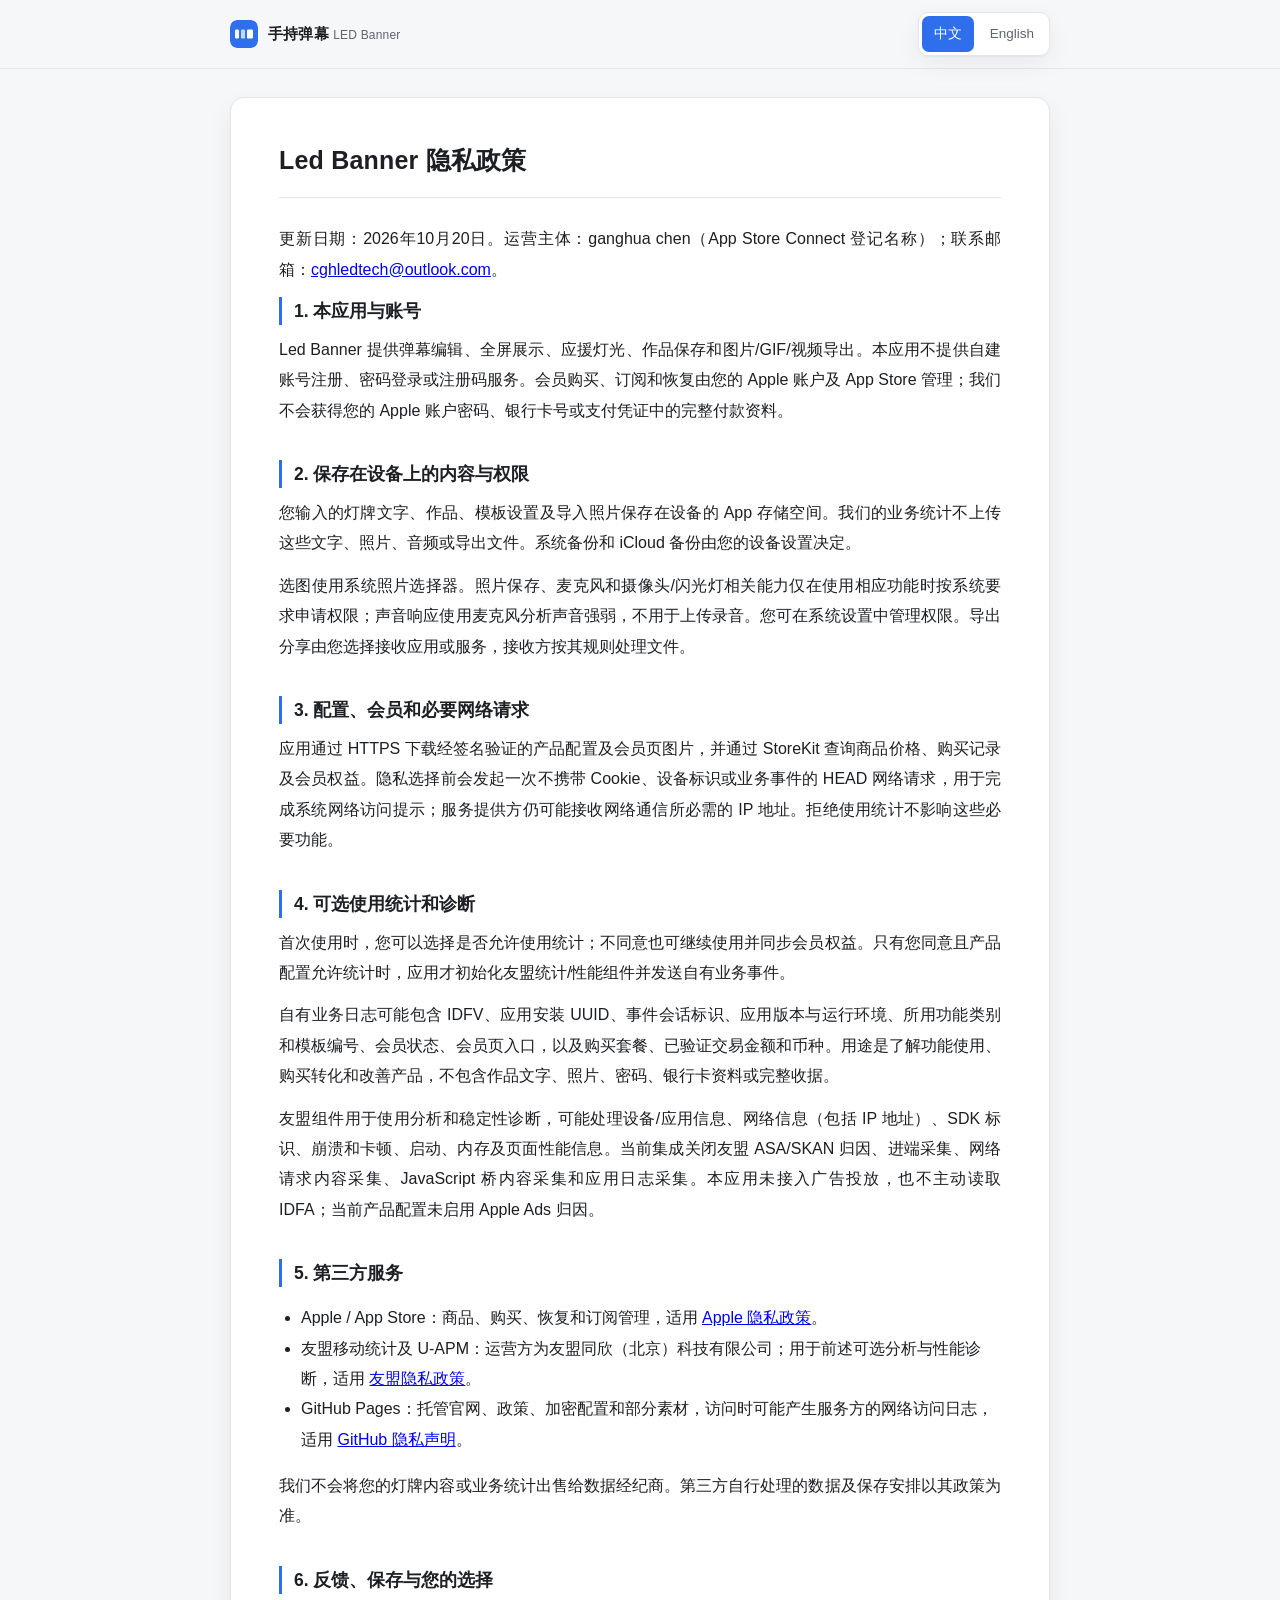
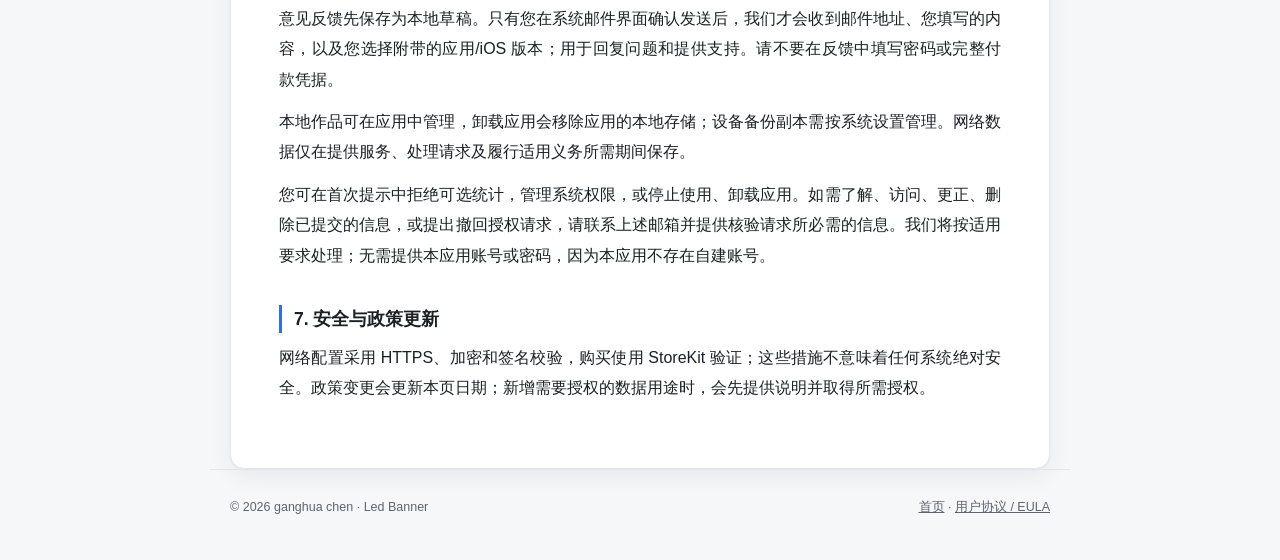
==== commit 6d180b83: "Restore approved Led Banner privacy policy and terms" ====
--- a/privacy.html
+++ b/privacy.html
@@ -1,201 +1,165 @@
-<!DOCTYPE html>
-<html lang="zh-CN">
-<head>
-<meta charset="utf-8">
-<meta name="viewport" content="width=device-width,initial-scale=1">
-<title>手持弹幕 LED Banner · 隐私政策 / Privacy Policy</title>
-<meta name="description" content="手持弹幕（LED Banner）隐私政策，说明个人信息的收集、使用、保护与用户权利。">
-<meta name="theme-color" content="#2f6feb">
-<link rel="icon" href="data:image/svg+xml,%3Csvg xmlns='http://www.w3.org/2000/svg' viewBox='0 0 28 28'%3E%3Crect width='28' height='28' rx='7' fill='%232f6feb'/%3E%3Crect x='5' y='9.5' width='4' height='9' rx='1.2' fill='%23fff'/%3E%3Crect x='11' y='9.5' width='4' height='9' rx='1.2' fill='%23fff' opacity='.72'/%3E%3Crect x='17' y='9.5' width='6' height='9' rx='1.2' fill='%23fff'/%3E%3C/svg%3E">
-<style>
-*,*::before,*::after{box-sizing:border-box}
-:root{
-  --bg:#f6f7f9; --card:#ffffff; --text:#1c1f23; --muted:#5d646e;
-  --line:#e3e6ea; --accent:#2f6feb; --accent-soft:#eaf1fe;
-  --ph-bg:#fff7e6; --ph-line:#e0a32e; --ph-text:#8a5b00;
-  --shadow:0 1px 2px rgba(16,24,40,.04),0 8px 24px rgba(16,24,40,.06);
-}
-@media (prefers-color-scheme:dark){
-  :root{--bg:#14161a;--card:#1c1f24;--text:#e8eaed;--muted:#a2a9b4;--line:#2c3138;
-        --accent:#6c9bff;--accent-soft:#1f2a3d;--ph-bg:#33280f;--ph-line:#a97d1f;--ph-text:#e8c477;
-        --shadow:0 1px 2px rgba(0,0,0,.4),0 8px 24px rgba(0,0,0,.35);}
-}
-html{-webkit-text-size-adjust:100%}
-body{margin:0;background:var(--bg);color:var(--text);
-  font-family:-apple-system,BlinkMacSystemFont,"Segoe UI","PingFang SC","Hiragino Sans GB","Microsoft YaHei",Roboto,Helvetica,Arial,sans-serif;
-  line-height:1.9;font-size:16px}
-header{position:sticky;top:0;z-index:10;background:var(--bg);border-bottom:1px solid var(--line)}
-@supports (backdrop-filter:blur(1px)) or (-webkit-backdrop-filter:blur(1px)){
-  header{background:rgba(246,247,249,.86);-webkit-backdrop-filter:saturate(180%) blur(12px);backdrop-filter:saturate(180%) blur(12px)}
-  @media (prefers-color-scheme:dark){header{background:rgba(20,22,26,.86)}}
-}
-.hd{max-width:860px;margin:0 auto;padding:12px 20px;display:flex;flex-wrap:wrap;gap:10px;align-items:center}
-.brand{display:flex;align-items:center;gap:10px;font-weight:700;font-size:15px;letter-spacing:.2px;text-decoration:none;color:inherit}
-.brand svg{flex:none;border-radius:7px}
-.brand small{font-weight:500;color:var(--muted);font-size:12px}
-.spacer{flex:1 1 auto}
-.seg{display:flex;gap:4px;background:var(--card);border:1px solid var(--line);border-radius:10px;padding:3px;box-shadow:var(--shadow)}
-.seg a{padding:5px 12px;border-radius:7px;font-size:13.5px;color:var(--muted);text-decoration:none;white-space:nowrap;font-weight:500}
-.seg a.on{background:var(--accent);color:#fff}
-.seg a:not(.on):hover{background:var(--accent-soft);color:var(--accent)}
-main{max-width:860px;margin:0 auto;padding:28px 20px 0}
-.doc{display:none;background:var(--card);border:1px solid var(--line);border-radius:14px;
-  padding:44px 48px 52px;box-shadow:var(--shadow)}
-.doc.on{display:block}
-.doc h1{font-size:25px;line-height:1.5;margin:0 0 26px;padding-bottom:18px;border-bottom:1px solid var(--line);letter-spacing:.2px}
-.doc h2{font-size:17.5px;margin:34px 0 10px;padding-left:12px;border-left:3px solid var(--accent);line-height:1.6}
-.doc h2:first-of-type{margin-top:0}
-.doc p{margin:0 0 12px;color:var(--text);text-align:justify}
-.doc ol,.doc ul{padding-left:22px}
-.toc{background:var(--accent-soft);border:1px solid var(--line);border-radius:10px;padding:14px 18px 12px;margin:0 0 30px}
-.toc-t{margin:0 0 6px;font-size:12.5px;font-weight:700;color:var(--accent);letter-spacing:1px;text-transform:uppercase}
-.toc ul{margin:0;padding:0;list-style:none;columns:2;column-gap:26px}
-.toc li{font-size:13.5px;color:var(--muted);line-height:1.85;break-inside:avoid}
-.ph{background:var(--ph-bg);border-bottom:1px dashed var(--ph-line);color:var(--ph-text);
-  padding:1px 5px;border-radius:4px;font-weight:600;white-space:nowrap}
-footer{max-width:860px;margin:0 auto;padding:26px 20px 40px;color:var(--muted);font-size:12.5px;
-  border-top:1px solid var(--line);display:flex;flex-wrap:wrap;gap:8px;justify-content:space-between}
-footer a{color:inherit}
-@media (max-width:640px){
-  .doc{padding:26px 20px 34px;border-radius:12px}
-  .doc h1{font-size:20px}.doc h2{font-size:16px}
-  .toc ul{columns:1}
-  .hd{padding:10px 14px;row-gap:8px}
-  .spacer{display:none}
-  .seg{flex:1 1 46%}
-  .seg a{flex:1 1 auto;text-align:center;padding:6px 4px;font-size:13px}
-}
-@media print{
-  header,footer,.toc{display:none!important}
-  body{background:#fff;font-size:11.5pt;line-height:1.75}
-  .doc{display:none;border:0;box-shadow:none;padding:0}
-  .doc.on{display:block}
-  .doc h2{page-break-after:avoid}
-  .doc p{page-break-inside:avoid}
-}
-</style>
-</head>
-<body>
-<header>
-  <div class="hd">
-    <a class="brand" href="index.html"><svg width='28' height='28' viewBox='0 0 28 28' xmlns='http://www.w3.org/2000/svg'><rect width='28' height='28' rx='7' fill='#2f6feb'/><rect x='5' y='9.5' width='4' height='9' rx='1.2' fill='#fff'/><rect x='11' y='9.5' width='4' height='9' rx='1.2' fill='#fff' opacity='.72'/><rect x='17' y='9.5' width='6' height='9' rx='1.2' fill='#fff'/></svg><span>手持弹幕 <small>LED Banner</small></span></a>
-    <div class="spacer"></div>
-    <nav class="seg" id="langSeg" aria-label="语言 / Language">
-      <a href="#zh" data-lang="zh">中文</a>
-      <a href="#en" data-lang="en">English</a>
-    </nav>
-  </div>
-</header>
-<main>
-<section class="doc" id="zh" lang="zh-CN">
-<h1>手持弹幕软件运营方隐私政策</h1>
-<nav class="toc"><p class="toc-t">目录</p><ul><li>1. 我们收集哪些个人信息</li><li>2. 我们如何使用你的个人信息</li><li>3. 我们会如何保护和保存您的个人信息</li><li>4. 关于您的信息的安全性</li><li>5. 您如何访问和控制自己的个人信息</li><li>6. 隐私政策变更</li><li>7. 免责申明</li><li>8. 联系我们</li></ul></nav>
-<p>手持弹幕软件运营方（以下统称“我们”）一向庄严承诺保护使用手持弹幕软件的产品和服务（以下统称“手持弹幕软件服务”）之用户（以下统称“用户”或“您”）的隐私。您在使用手持弹幕软件服务时，我们可能会收集和使用您的相关信息。隐私权是您的重要权利，向我们提供您的个人信息是基于对我们的信任，相信我们会以负责的态度对待您的个人信息。我们认为您提供的信息只能用于帮助我们为您提供更好的服务。因此，我们制定了手持弹幕软件网上个人信息保密制度以保护您的个人信息。</p>
-<p>2018年5月25日，欧盟通用数据保护条例要求（GDPR）正式生效。手持弹幕软件运营方已全面按照GDPR要求推进数据保护工作, 包括针对“数据的被遗忘的权利/删除权”提供账号删除功能。在自身准备就绪同时，也致力于帮助全球企业提升数据安全和隐私保护能力。</p>
-<h2>1. 我们收集哪些个人信息</h2>
-<p>您直接提供的个人信息： 我们将会从软件购买者收集电子邮件地址。电子邮件地址是生成产品注册码, 以及系统的用户个人资料所必需的。它同时也是您获取技术支持与咨询的途径。此外，如果您选择订阅我们发送的官方邮件的话，您也需要提供一个电子邮件地址。需要注意的是，我们会将您的电子邮件地址以严格隐秘的方式保存在数据库中。</p>
-<p>账户活动: 当您创建手持弹幕软件账户时，我们会收集某些个人信息，包括你的电子邮件地址以及密码等信息。此账户用于使用我们的网站（统称“网站”，包括通过手持弹幕软件运营方域名以及旗下站点提供的所有内容和技术）提供的某些产品和服务，例如下载手持弹幕软件和访问手持弹幕软件服务。您的手持弹幕软件帐号和密码将通过特定加密保存。没有用户的授权，包括手持弹幕软件运营方在内的任何人都无法访问您的手持弹幕软件帐户。当用户购买我们的产品或在使用我们的服务时，我们还会收集必要的个人信息以完成交易，如你的联系方式和付款信息。</p>
-<p>使用信息: 我们可能会收集您的有关使用信息，这些信息包括您何时使用本网站、您的订阅频道、群组和收藏夹、通信联系人、查看的内容、数据传输的频率和大小，以及您在网站上显示或点击的信息（包括UI元素、设置及其他信息）。如果您在登录状态下，我们可能会将这些信息与您的帐户关联。我们可能会在发送给用户的HTML格式的电子邮件中使用网络信标来了解收件人打开过哪些电子邮件。当您在通过电话与我们的客服人员联系、下载软件更新、参与我们的在线调研或注册产品信息时，我们也可能会要求您提供与使用我们的产品和服务相关的个人信息。</p>
-<p>设备信息: 我们还会收集您用于访问服务的设备信息。 这包括IP地址，系统语言，您使用的浏览器和设备类型，软件版本，访问我们网站网页以及与您的设备相关的标识符等内容。 您的设备也可能会将位置信息传输到服务。</p>
-<p>崩溃报告和诊断信息: 我们也可能会收集诊断报告来帮助解决软件错误，修复重大错误并改善整体用户体验。 这些报告可能包含文件名称，硬件型号，进程信息，应用程序和设备信息等内容。 要收集这些信息，我们将事先征求您的同意。</p>
-<p>我们使用 Cookie，网络信标和日志文件信息来：（a）存储信息，以便你在此次或下次访问本网站时不必重新输入信息; （b）提供定制和个性化的内容和信息; （c）监察营销活动的成效; （d）监测汇总指标，如访客总数、浏览页面等; 以及（e）跟踪你的参赛作品、你提交的内容以及宣传、抽奖和比赛中的状态。</p>
-<p>上传到网站的内容:一般情况下，你自愿在网上披露的任何个人信息或内容（讨论区、消息和聊天区域和你的个人资料页面中等）均将成为公开信息，任何人可收集使用（统称为“公共内容”）。若你使用“私密共享”功能上传内容时，手持弹幕软件运营方将会限制该内容仅可被你的联系人列表中指定的用户访问。</p>
-<p>营销活动: 除非您自愿订阅我们，否则我们不会给您发送任何营销推广活动。 我们收集您在订阅时提交的电子邮件地址和其他信息。 如果您不想再收到我们的推送内容，只需在任何时候点击任何电子邮件中的“取消订阅”链接。</p>
-<h2>2. 我们如何使用你的个人信息</h2>
-<p>除以下情形外，未经您同意，我们不会与手持弹幕软件运营方之外的任何第三方分享您的信息：</p>
-<p>2.1. 当您在本网站上创建帐户时，有关你的帐户和帐户活动的一些信息会被提供给其他服务供应商。这可能包括你创建帐户的日期、最近登录帐户的日期、你的年龄（如果你选择公开）、国家以及你查看过的内容项目的数量。</p>
-<p>2.2. 当您在本网站上执行某些操作，如当你通过网站上传内容或发送消息时，你的帐户名称（而不是你的电子邮件地址）可能会被其他用户看到。 其他用户可以通过消息和评论与你联系。</p>
-<p>2.3. 您的主页上可能还会有一些个人信息会被其他用户看到（网站上你的帐户的公开页面）。这可能包括你的头像、姓名、性别或其他详情。</p>
-<p>2.4. 如果您在主页添加了某些功能，则这些功能和与这些功能相关的活动将会被其他用户看到，并可能会被与已确认添加的联系人或其他用户搜集和共享。此类共享活动可能包括你感兴趣的内容、你评论的内容以及你上传的内容。</p>
-<p>2.5. 我们可能会使用第三方工具（例如Adwords，Bing，bugsplat，Criteo，disqus，Facebook，FireBase，Flurry，Google Analytics，Hotjar，LinkedIn，Pardot，Quora，JPUSH）跟踪用户如何使用产品和网站，这些信息将存储在第三方服务器中。 此类第三方工具可能会发送给手持弹幕软件运营方上述目的的数据分析报告。</p>
-<p>2.6. 您提交到本网站的任何公开内容可能会通过互联网和其他媒体渠道进行重新分发，并可能被公众查看。</p>
-<p>2.7. 在法定情形下的共享：我们可能会根据法律法规规定、诉讼争议解决需要，或按行政、司法机关依法提出的要求，对外共享您的个人信息。</p>
-<h2>3. 我们会如何保护和保存您的个人信息</h2>
-<p>关于对您信息的控制: 当您通过注册或其它方式向我们提供个人信息时，手持弹幕软件运营方不会把您的个人识别信息出售或出租给他人。一旦手持弹幕软件运营方的代理商获准使用您的个人信息和调查信息，则必须对此类信息严格保密，并且不得将其用于除履行手持弹幕软件运营方所授权服务之外的其它任何用途。手持弹幕软件运营方将不会在未经您事先知晓和许可的情况下，以与上述内容无关的方式随意使用或分享您提供给我们的个人识别信息。您的许可总被首先保障，我们决不会与任何不代表手持弹幕软件运营方，不接受我们保密政策约束的第三方分享您的信息。</p>
-<p>手持弹幕软件运营方可能会将网站上收集到的信息与来自第三方的数据进行整理或合并，并用于向您推广产品或服务。</p>
-<h2>4. 关于您的信息的安全性</h2>
-<p>我们计划保护就您个人而言可以识别的上述信息的质量和完整性。我们会认真保护您的资料以防止其丢失、被误用、受到未授权访问或泄漏，被篡改或毁坏。在本公司内，数据存放在有密码控制的服务器中，访问是受到限制的。我们将真诚努力，及时响应您的请求以便对您的个人信息误差进行纠正。为了对您的个人信息误差进行纠正，请把包含误差的信息送还发送者，并附上所要求更正的细节。</p>
-<h2>5. 您如何访问和控制自己的个人信息</h2>
-<p>根据适用法律，包括欧盟一般数据保护条例 (GDPR)，你可能拥有这些权利，但是我们会为你提供这些权利，与你所在位置无关。</p>
-<p>5.1. 你可以选择拒绝提交个人身份信息，在此情况下，你仍然可以查看并浏览本网站内容，但手持弹幕软件运营方可能无法为你提供某些服务。</p>
-<p>5.2. 你可以随时通过访问你的个人帐户页面修改或更正你的个人资料信息和电子邮件偏好设置。</p>
-<p>5.3. 你可以随时通过编辑你的帐户和主页中包含的功能来控制其他用户以及已确认联系人访问权限。</p>
-<p>5.4. 手持弹幕软件运营方已全面按照GDPR要求推进数据保护工作, 包括针对“数据的被遗忘的权利/删除权”提供账号删除功能。您可在账户管理中解绑您绑定的账号或者随时删除个人数据。数据清空后，我们将不会再收集、使用或共享与该账户相关的个人信息。</p>
-<p>5.5. 你可以随时取消邮件订阅，通过推送的每一封营销邮件，点击“取消订阅”执行此类操作。</p>
-<p>5.6. 你可以反对或限制手持弹幕软件运营方使用你的个人数据。 例如，你可以随时反对我们出于以下目的或在以下情况下使用你的个人数据：出于直接营销目的；或者我们为公共利益或追求我们或第三方的合法利益而执行任务。</p>
-<p>5.7 你可以使用我们提供的各种工具来访问和控制手持弹幕软件运营方所获得的你的个人数据，并行使你的数据保护权利。 对你最有用的工具将取决于我们与你之间的互动以及你对我们产品的使用。</p>
-<h2>6. 隐私政策变更</h2>
-<p>手持弹幕软件运营方可能会不时修订本隐私政策。如果我们进行重组、合并、收购或出售我们的资产，你的信息可能会作为相关交易的一部分转移。在任何此类信息转移中，你的用户信息将遵守任何之前的隐私政策中的类似承诺。</p>
-<h2>7. 免责申明</h2>
-<p>手持弹幕软件运营方不保证网络服务一定能满足用户的要求，也不保证网络服务不会中断，对网络服务的及时性、安全性、准确性也都不作保证。对于因不可抗力或手持弹幕软件运营方不能控制的原因造成的网络服务中断或其它缺陷，手持弹幕软件运营方不承担任何责任，但将尽力减少因此而给用户造成的损失和影响。</p>
-<h2>8. 联系我们</h2>
-<p>如果对本隐私政策有任何问题或疑问，请通过网站提供的方式与我们联系。</p>
-</section>
-<section class="doc" id="en" lang="en">
-<h1>Privacy Policy of the Operator of LED Banner</h1>
-<nav class="toc"><p class="toc-t">Contents</p><ul><li>1. What Personal Information We Collect</li><li>2. How We Use Your Personal Information</li><li>3. How We Protect and Retain Your Personal Information</li><li>4. Security of Your Information</li><li>5. How You Can Access and Control Your Personal Information</li><li>6. Changes to This Privacy Policy</li><li>7. Disclaimer</li><li>8. Contact Us</li></ul></nav>
-<p>The Operator of LED Banner (hereinafter collectively referred to as “we”, “us” or “our”) has always been solemnly committed to protecting the privacy of users (hereinafter collectively referred to as “users” or “you”) of the LED Banner products and services (hereinafter collectively referred to as the “LED Banner Services”). When you use the LED Banner Services, we may collect and use information relating to you. Privacy is an important right of yours, and your provision of personal information to us is based on your trust that we will treat your personal information responsibly. We believe that the information you provide may only be used to help us provide you with better services. Accordingly, we have established an online personal information confidentiality system to protect your personal information.</p>
-<p>On May 25, 2018, the EU General Data Protection Regulation (GDPR) came into effect. We have comprehensively advanced our data protection work in accordance with GDPR requirements, including providing an account deletion function for the “right to be forgotten / right to erasure” of data. While preparing ourselves, we are also committed to helping enterprises worldwide improve their data security and privacy protection capabilities.</p>
-<h2>1. What Personal Information We Collect</h2>
-<p>Personal information you provide directly: We collect email addresses from purchasers of the Software. An email address is required to generate a product registration code and the user profile in the system. It is also the channel through which you obtain technical support and consultation. In addition, if you choose to subscribe to official emails sent by us, you will also need to provide an email address. Please note that we store your email address in our database in a strictly confidential manner.</p>
-<p>Account activity: When you create an account, we collect certain personal information, including your email address and password. This account is used to access certain products and services provided through our website (collectively the “Website”, including all content and technology provided through our domains and affiliated sites), such as downloading our software and accessing our services. Your account name and password are stored using specific encryption. Without your authorization, no one — including us — can access your account. When users purchase our products or use our services, we also collect the personal information necessary to complete the transaction, such as your contact details and payment information.</p>
-<p>Usage information: We may collect information about your use, including when you use this Website, your subscribed channels, groups and favorites, communication contacts, content viewed, the frequency and size of data transmissions, and information you display or click on the Website (including UI elements, settings and other information). If you are logged in, we may associate this information with your account. We may use web beacons in HTML-format emails sent to users to understand which emails recipients have opened. When you contact our customer service by phone, download software updates, participate in our online surveys or register product information, we may also ask you to provide personal information related to your use of our products and services.</p>
-<p>Device information: We also collect information about the device you use to access the services. This includes IP address, system language, the browser and device type you use, software version, the pages of our Website you visit, and identifiers related to your device. Your device may also transmit location information to the services.</p>
-<p>Crash reports and diagnostic information: We may also collect diagnostic reports to help resolve software errors, fix critical bugs and improve the overall user experience. These reports may contain file names, hardware models, process information, application and device information, and the like. We will obtain your consent in advance before collecting such information.</p>
-<p>We use cookies, web beacons and log file information to: (a) store information so that you do not have to re-enter it during this or your next visit to the Website; (b) provide customized and personalized content and information; (c) monitor the effectiveness of marketing campaigns; (d) monitor aggregate metrics such as total number of visitors and pages viewed; and (e) track your entries, submitted content and status in promotions, sweepstakes and contests.</p>
-<p>Content uploaded to the Website: In general, any personal information or content you voluntarily disclose online (in discussion areas, message and chat areas, on your profile page, etc.) becomes public information that anyone may collect and use (collectively “Public Content”). If you use the “private sharing” function to upload content, we will restrict access to that content to the users you designate in your contact list.</p>
-<p>Marketing activities: Unless you voluntarily subscribe, we will not send you any marketing or promotional materials. We collect the email address and other information you submit when subscribing. If you no longer wish to receive our communications, simply click the “unsubscribe” link in any email at any time.</p>
-<h2>2. How We Use Your Personal Information</h2>
-<p>Except in the circumstances below, we will not share your information with any third party other than us without your consent:</p>
-<p>2.1. When you create an account on this Website, some information about your account and account activity is provided to other service providers. This may include the date you created your account, the date you last logged in, your age (if you choose to make it public), your country, and the number of content items you have viewed.</p>
-<p>2.2. When you perform certain actions on this Website, such as uploading content or sending messages through the Website, your account name (not your email address) may be visible to other users. Other users may contact you through messages and comments.</p>
-<p>2.3. Some personal information on your profile page may also be visible to other users (the public page of your account on the Website). This may include your avatar, name, gender or other details.</p>
-<p>2.4. If you add certain features to your profile page, those features and the activity related to them will be visible to other users and may be collected and shared by contacts you have confirmed and by other users. Such sharing may include content you are interested in, content you comment on, and content you upload.</p>
-<p>2.5. We may use third-party tools (such as Adwords, Bing, Bugsplat, Criteo, Disqus, Facebook, Firebase, Flurry, Google Analytics, Hotjar, LinkedIn, Pardot, Quora and JPUSH) to track how users use our products and Website; such information will be stored on third-party servers. These third-party tools may send us data analysis reports for the purposes described above.</p>
-<p>2.6. Any public content you submit to this Website may be redistributed through the Internet and other media channels and may be viewed by the public.</p>
-<p>2.7. Sharing under statutory circumstances: We may share your personal information externally in accordance with laws and regulations, as required for the resolution of litigation or disputes, or upon lawful requests from administrative or judicial authorities.</p>
-<h2>3. How We Protect and Retain Your Personal Information</h2>
-<p>Control over your information: When you provide us with personal information by registering or by other means, we will not sell or rent your personally identifiable information to others. Once our agents are authorized to use your personal and survey information, they must keep such information strictly confidential and may not use it for any purpose other than performing the services we have authorized. We will not, without your prior knowledge and permission, use or share the personally identifiable information you provide to us in any way unrelated to the foregoing. Your permission always comes first: we will never share your information with any third party that does not represent us or is not bound by our confidentiality policy.</p>
-<p>We may organize or combine information collected on the Website with data from third parties and use it to promote products or services to you.</p>
-<h2>4. Security of Your Information</h2>
-<p>We intend to protect the quality and integrity of the above information that can identify you personally. We will carefully protect your data against loss, misuse, unauthorized access or disclosure, alteration or destruction. Within our company, data is stored on password-protected servers and access is restricted. We will make sincere efforts to respond promptly to your requests to correct inaccuracies in your personal information. To correct inaccuracies in your personal information, please return the information containing the inaccuracies to the sender together with the details of the correction requested.</p>
-<h2>5. How You Can Access and Control Your Personal Information</h2>
-<p>Under applicable laws, including the EU General Data Protection Regulation (GDPR), you may have these rights; however, we will provide you with these rights regardless of your location.</p>
-<p>5.1. You may choose not to submit personally identifiable information. In that case, you can still view and browse the content of this Website, but we may not be able to provide you with certain services.</p>
-<p>5.2. You may modify or correct your profile information and email preferences at any time by visiting your personal account page.</p>
-<p>5.3. You may control the access rights of other users and confirmed contacts at any time by editing the features contained in your account and profile page.</p>
-<p>5.4. We have comprehensively advanced our data protection work in accordance with GDPR requirements, including providing an account deletion function for the “right to be forgotten / right to erasure” of data. You can unbind your linked account in account management or delete your personal data at any time. Once the data is cleared, we will no longer collect, use or share personal information related to that account.</p>
-<p>5.5. You may unsubscribe from emails at any time by clicking “unsubscribe” in any marketing email we send.</p>
-<p>5.6. You may object to or restrict our use of your personal data. For example, you may object at any time to our use of your personal data for the following purposes or in the following circumstances: direct marketing purposes; or where we perform a task in the public interest or in pursuit of our legitimate interests or those of a third party.</p>
-<p>5.7. You may use the various tools we provide to access and control your personal data held by us and to exercise your data protection rights. The tools most useful to you will depend on the interactions between us and your use of our products.</p>
-<h2>6. Changes to This Privacy Policy</h2>
-<p>We may revise this Privacy Policy from time to time. If we undergo a reorganization, merger, acquisition or sale of our assets, your information may be transferred as part of the relevant transaction. In any such transfer, your user information will be subject to commitments similar to those in any prior privacy policy.</p>
-<h2>7. Disclaimer</h2>
-<p>We do not guarantee that the network services will meet users’ requirements, nor that the network services will be uninterrupted, and we make no guarantee as to the timeliness, security or accuracy of the network services. We assume no liability for any interruption or other defect of the network services caused by force majeure or by reasons beyond our control, but we will do our best to reduce the losses and impact thereby caused to users.</p>
-<h2>8. Contact Us</h2>
-<p>If you have any questions or concerns about this Privacy Policy, please contact us through the contact methods provided on the website.</p>
-</section>
-</main>
-<footer>
-  <span>© <span id="yr">2026</span> 手持弹幕软件运营方 / the Operator of LED Banner</span>
-  <span><a href="index.html">首页</a> · <a href="terms.html">用户协议 / EULA</a></span>
-</footer>
-<script>
-(function(){
-  var docs=document.querySelectorAll('.doc');
-  var langA=document.querySelectorAll('#langSeg a');
-  function apply(){
-    var h=(location.hash||'').replace('#','');
-    if(h!=='zh'&&h!=='en'){ h='zh'; history.replaceState(null,'','#zh'); }
-    docs.forEach(function(d){ d.classList.toggle('on', d.id===h); });
-    langA.forEach(function(a){ a.classList.toggle('on', a.dataset.lang===h); });
-    document.documentElement.lang = (h==='zh')?'zh-CN':'en';
-    document.title = (h==='zh'?'手持弹幕软件运营方隐私政策':'Privacy Policy of the Operator of LED Banner')+' · 手持弹幕 LED Banner';
-  }
-  window.addEventListener('hashchange',apply);
-  apply();
-  document.getElementById('yr').textContent=new Date().getFullYear();
-})();
-</script>
-</body>
-</html>
+<!DOCTYPE html>
+<html lang="zh-CN">
+<head>
+<meta charset="utf-8">
+<meta name="viewport" content="width=device-width,initial-scale=1">
+<title>手持弹幕 LED Banner · 隐私政策 / Privacy Policy</title>
+<meta name="description" content="手持弹幕（LED Banner）隐私政策，说明个人信息的收集、使用、保护与用户权利。">
+<meta name="theme-color" content="#2f6feb">
+<link rel="icon" href="data:image/svg+xml,%3Csvg xmlns='http://www.w3.org/2000/svg' viewBox='0 0 28 28'%3E%3Crect width='28' height='28' rx='7' fill='%232f6feb'/%3E%3Crect x='5' y='9.5' width='4' height='9' rx='1.2' fill='%23fff'/%3E%3Crect x='11' y='9.5' width='4' height='9' rx='1.2' fill='%23fff' opacity='.72'/%3E%3Crect x='17' y='9.5' width='6' height='9' rx='1.2' fill='%23fff'/%3E%3C/svg%3E">
+<style>
+*,*::before,*::after{box-sizing:border-box}
+:root{
+  --bg:#f6f7f9; --card:#ffffff; --text:#1c1f23; --muted:#5d646e;
+  --line:#e3e6ea; --accent:#2f6feb; --accent-soft:#eaf1fe;
+  --ph-bg:#fff7e6; --ph-line:#e0a32e; --ph-text:#8a5b00;
+  --shadow:0 1px 2px rgba(16,24,40,.04),0 8px 24px rgba(16,24,40,.06);
+}
+@media (prefers-color-scheme:dark){
+  :root{--bg:#14161a;--card:#1c1f24;--text:#e8eaed;--muted:#a2a9b4;--line:#2c3138;
+        --accent:#6c9bff;--accent-soft:#1f2a3d;--ph-bg:#33280f;--ph-line:#a97d1f;--ph-text:#e8c477;
+        --shadow:0 1px 2px rgba(0,0,0,.4),0 8px 24px rgba(0,0,0,.35);}
+}
+html{-webkit-text-size-adjust:100%}
+body{margin:0;background:var(--bg);color:var(--text);
+  font-family:-apple-system,BlinkMacSystemFont,"Segoe UI","PingFang SC","Hiragino Sans GB","Microsoft YaHei",Roboto,Helvetica,Arial,sans-serif;
+  line-height:1.9;font-size:16px}
+header{position:sticky;top:0;z-index:10;background:var(--bg);border-bottom:1px solid var(--line)}
+@supports (backdrop-filter:blur(1px)) or (-webkit-backdrop-filter:blur(1px)){
+  header{background:rgba(246,247,249,.86);-webkit-backdrop-filter:saturate(180%) blur(12px);backdrop-filter:saturate(180%) blur(12px)}
+  @media (prefers-color-scheme:dark){header{background:rgba(20,22,26,.86)}}
+}
+.hd{max-width:860px;margin:0 auto;padding:12px 20px;display:flex;flex-wrap:wrap;gap:10px;align-items:center}
+.brand{display:flex;align-items:center;gap:10px;font-weight:700;font-size:15px;letter-spacing:.2px;text-decoration:none;color:inherit}
+.brand svg{flex:none;border-radius:7px}
+.brand small{font-weight:500;color:var(--muted);font-size:12px}
+.spacer{flex:1 1 auto}
+.seg{display:flex;gap:4px;background:var(--card);border:1px solid var(--line);border-radius:10px;padding:3px;box-shadow:var(--shadow)}
+.seg a{padding:5px 12px;border-radius:7px;font-size:13.5px;color:var(--muted);text-decoration:none;white-space:nowrap;font-weight:500}
+.seg a.on{background:var(--accent);color:#fff}
+.seg a:not(.on):hover{background:var(--accent-soft);color:var(--accent)}
+main{max-width:860px;margin:0 auto;padding:28px 20px 0}
+.doc{display:none;background:var(--card);border:1px solid var(--line);border-radius:14px;
+  padding:44px 48px 52px;box-shadow:var(--shadow)}
+.doc.on{display:block}
+.doc h1{font-size:25px;line-height:1.5;margin:0 0 26px;padding-bottom:18px;border-bottom:1px solid var(--line);letter-spacing:.2px}
+.doc h2{font-size:17.5px;margin:34px 0 10px;padding-left:12px;border-left:3px solid var(--accent);line-height:1.6}
+.doc h2:first-of-type{margin-top:0}
+.doc p{margin:0 0 12px;color:var(--text);text-align:justify}
+.doc ol,.doc ul{padding-left:22px}
+.toc{background:var(--accent-soft);border:1px solid var(--line);border-radius:10px;padding:14px 18px 12px;margin:0 0 30px}
+.toc-t{margin:0 0 6px;font-size:12.5px;font-weight:700;color:var(--accent);letter-spacing:1px;text-transform:uppercase}
+.toc ul{margin:0;padding:0;list-style:none;columns:2;column-gap:26px}
+.toc li{font-size:13.5px;color:var(--muted);line-height:1.85;break-inside:avoid}
+.ph{background:var(--ph-bg);border-bottom:1px dashed var(--ph-line);color:var(--ph-text);
+  padding:1px 5px;border-radius:4px;font-weight:600;white-space:nowrap}
+footer{max-width:860px;margin:0 auto;padding:26px 20px 40px;color:var(--muted);font-size:12.5px;
+  border-top:1px solid var(--line);display:flex;flex-wrap:wrap;gap:8px;justify-content:space-between}
+footer a{color:inherit}
+@media (max-width:640px){
+  .doc{padding:26px 20px 34px;border-radius:12px}
+  .doc h1{font-size:20px}.doc h2{font-size:16px}
+  .toc ul{columns:1}
+  .hd{padding:10px 14px;row-gap:8px}
+  .spacer{display:none}
+  .seg{flex:1 1 46%}
+  .seg a{flex:1 1 auto;text-align:center;padding:6px 4px;font-size:13px}
+}
+@media print{
+  header,footer,.toc{display:none!important}
+  body{background:#fff;font-size:11.5pt;line-height:1.75}
+  .doc{display:none;border:0;box-shadow:none;padding:0}
+  .doc.on{display:block}
+  .doc h2{page-break-after:avoid}
+  .doc p{page-break-inside:avoid}
+}
+</style>
+</head>
+<body>
+<header>
+  <div class="hd">
+    <a class="brand" href="/ledbanner-site/index.html"><svg width='28' height='28' viewBox='0 0 28 28' xmlns='http://www.w3.org/2000/svg'><rect width='28' height='28' rx='7' fill='#2f6feb'/><rect x='5' y='9.5' width='4' height='9' rx='1.2' fill='#fff'/><rect x='11' y='9.5' width='4' height='9' rx='1.2' fill='#fff' opacity='.72'/><rect x='17' y='9.5' width='6' height='9' rx='1.2' fill='#fff'/></svg><span>手持弹幕 <small>LED Banner</small></span></a>
+    <div class="spacer"></div>
+    <nav class="seg" id="langSeg" aria-label="语言 / Language">
+      <a href="#zh" data-lang="zh">中文</a>
+      <a href="#en" data-lang="en">English</a>
+    </nav>
+  </div>
+</header>
+<main>
+<section class="doc" id="zh" lang="zh-CN">
+<h1>Led Banner 隐私政策</h1>
+<p>更新日期：2026年10月20日。运营主体：ganghua chen（App Store Connect 登记名称）；联系邮箱：<a href="mailto:cghledtech@outlook.com">cghledtech@outlook.com</a>。</p>
+<h2>1. 本应用与账号</h2>
+<p>Led Banner 提供弹幕编辑、全屏展示、应援灯光、作品保存和图片/GIF/视频导出。本应用不提供自建账号注册、密码登录或注册码服务。会员购买、订阅和恢复由您的 Apple 账户及 App Store 管理；我们不会获得您的 Apple 账户密码、银行卡号或支付凭证中的完整付款资料。</p>
+<h2>2. 保存在设备上的内容与权限</h2>
+<p>您输入的灯牌文字、作品、模板设置及导入照片保存在设备的 App 存储空间。我们的业务统计不上传这些文字、照片、音频或导出文件。系统备份和 iCloud 备份由您的设备设置决定。</p>
+<p>选图使用系统照片选择器。照片保存、麦克风和摄像头/闪光灯相关能力仅在使用相应功能时按系统要求申请权限；声音响应使用麦克风分析声音强弱，不用于上传录音。您可在系统设置中管理权限。导出分享由您选择接收应用或服务，接收方按其规则处理文件。</p>
+<h2>3. 配置、会员和必要网络请求</h2>
+<p>应用通过 HTTPS 下载经签名验证的产品配置及会员页图片，并通过 StoreKit 查询商品价格、购买记录及会员权益。隐私选择前会发起一次不携带 Cookie、设备标识或业务事件的 HEAD 网络请求，用于完成系统网络访问提示；服务提供方仍可能接收网络通信所必需的 IP 地址。拒绝使用统计不影响这些必要功能。</p>
+<h2>4. 可选使用统计和诊断</h2>
+<p>首次使用时，您可以选择是否允许使用统计；不同意也可继续使用并同步会员权益。只有您同意且产品配置允许统计时，应用才初始化友盟统计/性能组件并发送自有业务事件。</p>
+<p>自有业务日志可能包含 IDFV、应用安装 UUID、事件会话标识、应用版本与运行环境、所用功能类别和模板编号、会员状态、会员页入口，以及购买套餐、已验证交易金额和币种。用途是了解功能使用、购买转化和改善产品，不包含作品文字、照片、密码、银行卡资料或完整收据。</p>
+<p>友盟组件用于使用分析和稳定性诊断，可能处理设备/应用信息、网络信息（包括 IP 地址）、SDK 标识、崩溃和卡顿、启动、内存及页面性能信息。当前集成关闭友盟 ASA/SKAN 归因、进端采集、网络请求内容采集、JavaScript 桥内容采集和应用日志采集。本应用未接入广告投放，也不主动读取 IDFA；当前产品配置未启用 Apple Ads 归因。</p>
+<h2>5. 第三方服务</h2>
+<ul><li>Apple / App Store：商品、购买、恢复和订阅管理，适用 <a href="https://www.apple.com/legal/privacy/">Apple 隐私政策</a>。</li>
+<li>友盟移动统计及 U-APM：运营方为友盟同欣（北京）科技有限公司；用于前述可选分析与性能诊断，适用 <a href="https://www.umeng.com/page/policy">友盟隐私政策</a>。</li>
+<li>GitHub Pages：托管官网、政策、加密配置和部分素材，访问时可能产生服务方的网络访问日志，适用 <a href="https://docs.github.com/en/site-policy/privacy-policies/github-general-privacy-statement">GitHub 隐私声明</a>。</li></ul>
+<p>我们不会将您的灯牌内容或业务统计出售给数据经纪商。第三方自行处理的数据及保存安排以其政策为准。</p>
+<h2>6. 反馈、保存与您的选择</h2>
+<p>意见反馈先保存为本地草稿。只有您在系统邮件界面确认发送后，我们才会收到邮件地址、您填写的内容，以及您选择附带的应用/iOS 版本；用于回复问题和提供支持。请不要在反馈中填写密码或完整付款凭据。</p>
+<p>本地作品可在应用中管理，卸载应用会移除应用的本地存储；设备备份副本需按系统设置管理。网络数据仅在提供服务、处理请求及履行适用义务所需期间保存。</p>
+<p>您可在首次提示中拒绝可选统计，管理系统权限，或停止使用、卸载应用。如需了解、访问、更正、删除已提交的信息，或提出撤回授权请求，请联系上述邮箱并提供核验请求所必需的信息。我们将按适用要求处理；无需提供本应用账号或密码，因为本应用不存在自建账号。</p>
+<h2>7. 安全与政策更新</h2>
+<p>网络配置采用 HTTPS、加密和签名校验，购买使用 StoreKit 验证；这些措施不意味着任何系统绝对安全。政策变更会更新本页日期；新增需要授权的数据用途时，会先提供说明并取得所需授权。</p>
+</section>
+<section class="doc" id="en" lang="en">
+<h1>Led Banner Privacy Policy</h1>
+<p>Updated October 20, 2026. Operator: ganghua chen, the legal entity registered in App Store Connect. Contact: <a href="mailto:cghledtech@outlook.com">cghledtech@outlook.com</a>.</p>
+<h2>1. The app and accounts</h2>
+<p>Led Banner provides banner editing, fullscreen displays, cheering lights, saved designs and image/GIF/video exports. It has no app-owned account registration, password login or registration-code service. Apple and the App Store manage membership purchases, subscriptions and restoration. We do not receive your Apple account password, card number or full payment credentials.</p>
+<h2>2. On-device content and permissions</h2>
+<p>Your banner text, designs, settings and imported photos are stored in the app's on-device storage. Our business analytics do not upload this text, photos, audio or exported files. System and iCloud backups depend on your device settings.</p>
+<p>Photo import uses the system photo picker. Photo saving, microphone and camera/flash capabilities request system permissions when the corresponding feature is used. Sound-responsive effects analyze sound levels without uploading recordings. Manage permissions in system settings. When you share an export, the destination you choose handles it under its own rules.</p>
+<h2>3. Configuration, membership and necessary requests</h2>
+<p>The app downloads signed product configuration and membership images over HTTPS, and uses StoreKit to obtain product prices, purchases and entitlements. Before the privacy choice, one HEAD request helps complete the system network-access prompt. It carries no cookies, device identifiers or business events; a network service may still receive the IP address needed for communication. Declining analytics does not disable these necessary functions.</p>
+<h2>4. Optional analytics and diagnostics</h2>
+<p>At first use, you can choose whether to allow analytics. You can continue using the app and synchronize membership without consenting. Umeng analytics/performance components and our business-event reporting start only with your consent and an enabled product analytics setting.</p>
+<p>Our business logs may contain IDFV, an app installation UUID, event session identifiers, app version and environment, feature categories and template numbers, membership status, membership-page entry points, purchased plans, and verified transaction amounts and currency. These support usage analysis, conversion measurement and product improvements. They do not contain your banner content, photos, passwords, card details or full receipts.</p>
+<p>Umeng may process device/app and network information (including IP address), SDK identifiers, crashes, stalls, launch, memory and page-performance data for optional analytics and stability diagnostics. This integration disables Umeng ASA/SKAN attribution, inbound collection, network request-content capture, JavaScript bridge-content capture and application-log capture. The app does not serve ads or actively read IDFA; Apple Ads attribution is disabled in the current product configuration.</p>
+<h2>5. Service providers</h2>
+<ul><li>Apple / App Store: products, purchases, restoration and subscription management; see <a href="https://www.apple.com/legal/privacy/">Apple's privacy policy</a>.</li>
+<li>Umeng mobile analytics and U-APM, operated by Umeng Tongxin (Beijing) Technology Co., Ltd.: optional analytics and diagnostics described above; see <a href="https://www.umeng.com/page/policy">Umeng's privacy policy</a>.</li>
+<li>GitHub Pages: website, policies, encrypted configuration and some assets; requests may generate provider access logs. See the <a href="https://docs.github.com/en/site-policy/privacy-policies/github-general-privacy-statement">GitHub privacy statement</a>.</li></ul>
+<p>We do not sell your banner content or business analytics to data brokers. Providers' independent processing and retention are governed by their policies.</p>
+<h2>6. Feedback, retention and choices</h2>
+<p>Feedback begins as a local draft. We receive your email address, message and any app/iOS version information you choose to include only after you confirm sending in the system mail interface. We use it to respond and provide support. Do not include passwords or full payment credentials.</p>
+<p>Manage local designs in the app. Uninstalling removes app-local storage; manage backup copies through system settings. Network data is retained only as long as needed to provide services, handle requests and meet applicable obligations.</p>
+<p>You may decline optional analytics at the initial prompt, manage device permissions, stop using or uninstall the app. For information, access, correction, deletion or a request to withdraw authorization, contact the email above with the information needed to verify your request. We handle requests as required. No app account or password is needed because the app does not create its own accounts.</p>
+<h2>7. Security and updates</h2>
+<p>Configuration uses HTTPS, encryption and signature verification, and purchases use StoreKit verification. No system is absolutely secure. Changes update the date on this page; new purposes requiring authorization will be explained and the necessary authorization obtained first.</p>
+</section>
+</main>
+<footer>
+  <span>© <span id="yr">2026</span> ganghua chen · Led Banner</span>
+  <span><a href="/ledbanner-site/index.html">首页</a> · <a href="/terms.html">用户协议 / EULA</a></span>
+</footer>
+<script>
+(function(){
+  var docs=document.querySelectorAll('.doc');
+  var langA=document.querySelectorAll('#langSeg a');
+  function apply(){
+    var h=(location.hash||'').replace('#','');
+    if(h!=='zh'&&h!=='en'){ h='zh'; history.replaceState(null,'','#zh'); }
+    docs.forEach(function(d){ d.classList.toggle('on', d.id===h); });
+    langA.forEach(function(a){ a.classList.toggle('on', a.dataset.lang===h); });
+    document.documentElement.lang = (h==='zh')?'zh-CN':'en';
+    document.title = (h==='zh'?'手持弹幕软件运营方隐私政策':'Privacy Policy of the Operator of LED Banner')+' · 手持弹幕 LED Banner';
+  }
+  window.addEventListener('hashchange',apply);
+  apply();
+  document.getElementById('yr').textContent=new Date().getFullYear();
+})();
+</script>
+</body>
+</html>
